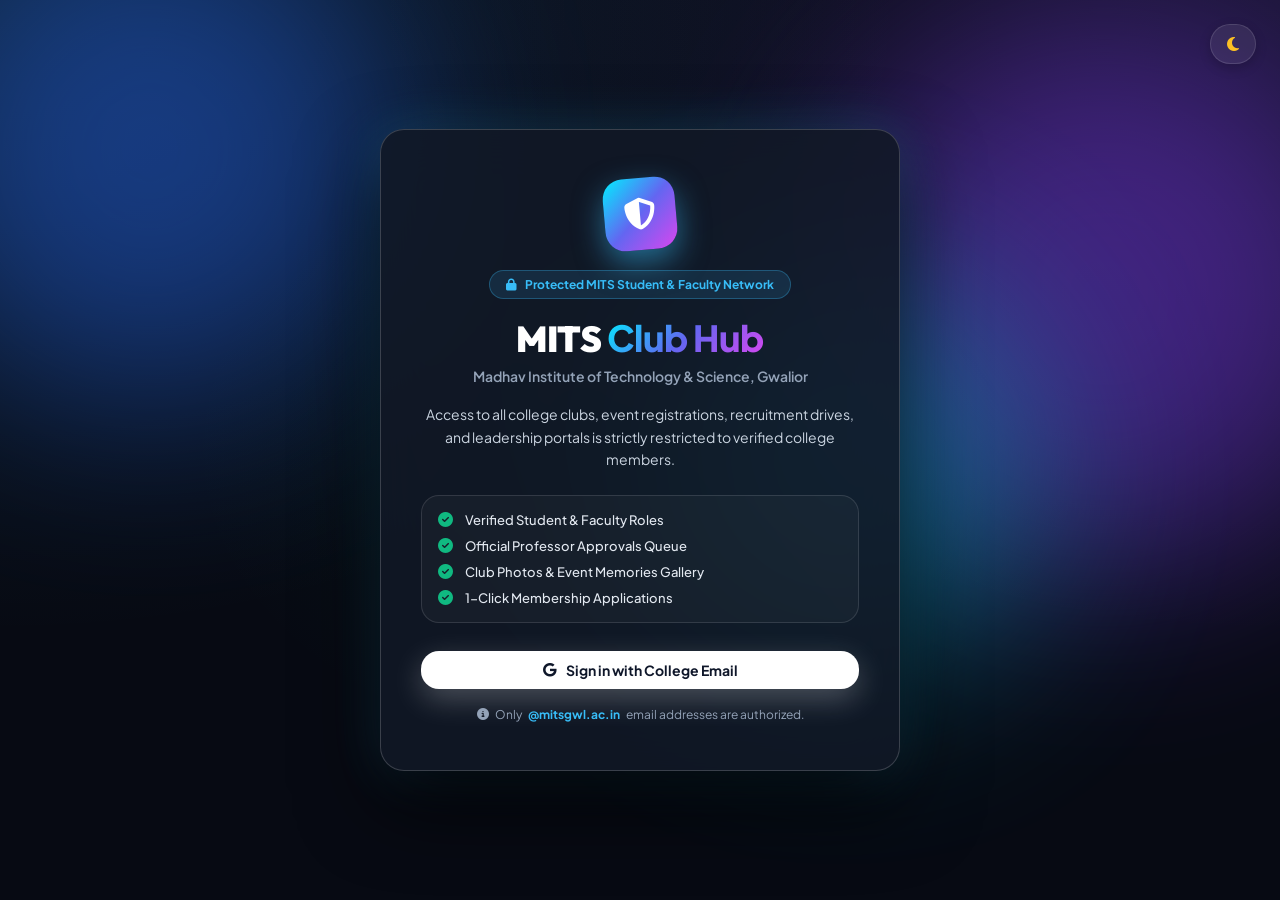
==== index.html @ 37f95c8e "fix(ui): overhaul search filter console layout, responsive dropdown grid, sleek directory header, an" ====
<!DOCTYPE html>
<html lang="en">
<head>
  <meta charset="UTF-8" />
  <meta name="viewport" content="width=device-width, initial-scale=1.0" />
  <meta name="theme-color" content="#0b0f19" />
  <title>MITS Club Hub — Official Campus Life & Clubs Portal | mitsgwlclubhub.com</title>
  <meta name="description" content="Official centralized campus life & clubs portal for Madhav Institute of Technology & Science (MITS Gwalior). Explore tech, cultural, sports, and social clubs." />
  
  <!-- OpenGraph / Social Sharing -->
  <meta property="og:type" content="website" />
  <meta property="og:url" content="https://mitsgwlclubhub.com" />
  <meta property="og:title" content="MITS Club Hub — Centralized Campus Life Portal" />
  <meta property="og:description" content="Discover, Join & Lead Official MITS Clubs with Domain-Restricted Google Auth & Faculty Verification." />
  <meta property="og:site_name" content="MITS Club Hub" />

  <!-- Google Fonts & Font Awesome 6 -->
  <link rel="preconnect" href="https://fonts.googleapis.com">
  <link rel="preconnect" href="https://fonts.gstatic.com" crossorigin>
  <link href="https://fonts.googleapis.com/css2?family=Plus+Jakarta+Sans:wght@300;400;500;600;700;800&family=Outfit:wght@500;600;700;800;900&display=swap" rel="stylesheet">
  <link rel="stylesheet" href="https://cdnjs.cloudflare.com/ajax/libs/font-awesome/6.5.1/css/all.min.css" />
  <link rel="stylesheet" href="style.css" />
</head>
<body>

  <!-- ===== TOAST NOTIFICATION CONTAINER ===== -->
  <div id="toastContainer" class="toast-container"></div>

  <!-- ===== FULLSCREEN 3D IMAGE LIGHTBOX ===== -->
  <div id="imageLightboxModal" class="lightbox-modal hidden">
    <button id="closeLightboxBtn" class="lightbox-close">&times;</button>
    <div class="lightbox-content">
      <img id="lightboxImg" src="" alt="Club Photo Fullview" />
      <p id="lightboxCaption" class="lightbox-caption"></p>
    </div>
  </div>

  <!-- ========================================================================= -->
  <!-- GATEKEEPER VIEW: MANDATORY LOGIN SCREEN (#loginGateView)                  -->
  <!-- ========================================================================= -->
  <div id="loginGateView" class="login-gate-screen">
    <!-- Login Gate Theme Toggle -->
    <div class="login-gate-top-bar" style="position: absolute; top: 24px; right: 24px; z-index: 200;">
      <button id="gateThemeToggleBtn" class="btn btn-theme-toggle" title="Toggle Dark / Light Mode">
        <i class="fa-solid fa-moon" id="gateThemeIcon"></i>
      </button>
    </div>

    <div class="login-bg-blobs">
      <div class="login-blob blob-1"></div>
      <div class="login-blob blob-2"></div>
      <div class="login-blob blob-3"></div>
    </div>

    <div class="login-card-3d">
      <div class="login-header-icon">
        <div class="icon-3d-shield">
          <i class="fa-solid fa-shield-halved"></i>
        </div>
      </div>

      <div class="login-security-pill">
        <i class="fa-solid fa-lock"></i> Protected MITS Student & Faculty Network
      </div>

      <h1 class="login-main-title">
        MITS <span class="text-gradient">Club Hub</span>
      </h1>
      <p class="login-college-name">
        Madhav Institute of Technology & Science, Gwalior
      </p>

      <p class="login-description">
        Access to all college clubs, event registrations, recruitment drives, and leadership portals is strictly restricted to verified college members.
      </p>

      <!-- Key Portal Highlights -->
      <div class="login-features-list">
        <div class="login-feature-item">
          <i class="fa-solid fa-circle-check feat-ico"></i>
          <span>Verified Student & Faculty Roles</span>
        </div>
        <div class="login-feature-item">
          <i class="fa-solid fa-circle-check feat-ico"></i>
          <span>Official Professor Approvals Queue</span>
        </div>
        <div class="login-feature-item">
          <i class="fa-solid fa-circle-check feat-ico"></i>
          <span>Club Photos & Event Memories Gallery</span>
        </div>
        <div class="login-feature-item">
          <i class="fa-solid fa-circle-check feat-ico"></i>
          <span>1-Click Membership Applications</span>
        </div>
      </div>

      <!-- Main Google Login Action -->
      <button id="gateLoginBtn" class="btn btn-google-login-3d">
        <i class="fa-brands fa-google"></i> Sign in with College Email
      </button>

      <div class="login-domain-hint">
        <i class="fa-solid fa-circle-info"></i> Only <strong>@mitsgwl.ac.in</strong> email addresses are authorized.
      </div>
    </div>
  </div>

  <!-- ========================================================================= -->
  <!-- MAIN APP WRAPPER: UNLOCKED ONLY AFTER SUCCESSFUL LOGIN (#mainAppView)    -->
  <!-- ========================================================================= -->
  <div id="mainAppView" class="main-app-container hidden">

    <!-- ===== GLOBAL NAVBAR ===== -->
    <header class="navbar">
      <div class="nav-left">
        <a href="#" class="logo-group" id="navLogoBtn">
          <div class="logo-icon-3d">
            <i class="fa-solid fa-shapes"></i>
          </div>
          <div>
            <div class="logo-title">MITS <span class="logo-accent">Club Hub</span></div>
            <span class="logo-subtitle" id="navSubtitle">Madhav Institute of Technology & Science</span>
          </div>
        </a>
      </div>

      <div class="nav-right">
        <div id="userBox" class="user-box">
          <!-- Language Switcher Toggle -->
          <button id="langToggleBtn" class="btn btn-lang-toggle" title="Switch Language (English / हिन्दी)">
            <i class="fa-solid fa-language"></i> <span id="langBtnText">हिन्दी</span>
          </button>

          <!-- Theme Mode Switcher (Dark / Light) -->
          <button id="themeToggleBtn" class="btn btn-theme-toggle" title="Toggle Dark / Light Mode">
            <i class="fa-solid fa-moon" id="themeIcon"></i>
          </button>

          <!-- User Info Pill with Profile Edit Trigger -->
          <div class="user-info-pill" id="userProfileTrigger" title="Click to view & edit your student profile">
            <div class="user-avatar-circle" id="userAvatar">M</div>
            <div class="user-text-wrap">
              <span id="userDisplayName" class="user-name-bold"></span>
              <span id="userEmail" class="user-email"></span>
              <span id="userRoleBadge" class="badge-role">🎓 Student</span>
            </div>
            <i class="fa-solid fa-pen user-edit-ico"></i>
          </div>

          <button id="myClubsNavBtn" class="btn btn-myclubs-nav" title="View my joined clubs and submitted applications">
            <i class="fa-solid fa-layer-group"></i> <span id="lblMyClubsBtn">My Clubs</span>
            <span id="myClubsCountBadge" class="badge-count-pill hidden">0</span>
          </button>
          <a href="#developer" class="btn btn-dev-nav" id="navDevBtn" title="Meet the Developer — Akash Dhakad (1st Year AI)">
            <i class="fa-solid fa-code"></i> <span>👨‍💻 Developer</span>
          </a>
          <button id="aiAdvisorNavBtn" class="btn btn-ai-nav" title="MITS AI Smart Club Matchmaker">
            <i class="fa-solid fa-wand-magic-sparkles"></i> <span>✨ AI Advisor</span>
          </button>
          <button id="addClubBtn" class="btn btn-create-3d" title="Register a new club">
            <i class="fa-solid fa-plus"></i> <span id="lblAddClubBtn">+ New Club</span>
          </button>
          <button id="logoutBtn" class="btn btn-logout-3d" title="Logout">
            <i class="fa-solid fa-power-off"></i> <span id="lblLogoutBtn">Logout</span>
          </button>
        </div>
      </div>
    </header>

    <!-- ===== PENDING COLLABORATION INVITATION BANNER ===== -->
    <div id="collabInviteBanner" class="collab-invite-banner hidden">
      <div class="collab-invite-content">
        <div class="collab-invite-icon"><i class="fa-solid fa-crown"></i></div>
        <div>
          <h4 id="collabInviteTitle">Leadership Invitation</h4>
          <p id="collabInviteDesc">You have been invited to join the Core Leadership Team of a club.</p>
        </div>
      </div>
      <div class="collab-invite-actions">
        <button type="button" id="btnAcceptCollab" class="btn btn-accept-collab"><i class="fa-solid fa-check"></i> Accept & Join Core Team</button>
        <button type="button" id="btnDeclineCollab" class="btn btn-decline-collab"><i class="fa-solid fa-xmark"></i> Decline</button>
      </div>
    </div>

    <!-- ========================================================================= -->
    <!-- VIEW 1: HOME PAGE VIEW (#homeView)                                       -->
    <!-- ========================================================================= -->
    <div id="homeView" class="view-section active-view">

      <!-- ===== 3D HERO BANNER ===== -->
      <section class="hero-3d-section">
        <div class="hero-bg-blobs">
          <div class="blob blob-1"></div>
          <div class="blob blob-2"></div>
          <div class="blob blob-3"></div>
        </div>

        <div class="hero-container">
          <div class="hero-badge-pill" id="heroBadgePill">
            <span class="badge-sparkle"><i class="fa-solid fa-bolt"></i></span>
            Official MITS Campus Life Platform
          </div>
          <h1 class="hero-title-3d" id="heroTitle">
            Explore, Lead & Dominate In <span class="text-gradient">MITS Clubs</span>
          </h1>
          <p class="hero-subtitle-3d" id="heroSubtitle">
            From cutting-edge Tech hackathons and Cultural fests to Sports, E-Cell & Social initiatives — discover everything happening in college in one ultra-modern hub.
          </p>

          <!-- Quick 3D Stats Counter -->
          <div class="hero-stats-row">
            <div class="stat-card-3d">
              <span class="stat-num" id="statClubsCount">12+</span>
              <span class="stat-label" id="lblStatClubs">Active Clubs</span>
            </div>
            <div class="stat-card-3d">
              <span class="stat-num" id="statCategoriesCount">6</span>
              <span class="stat-label" id="lblStatCategories">Categories</span>
            </div>
            <div class="stat-card-3d">
              <span class="stat-num" id="statRecruitingCount">8</span>
              <span class="stat-label" id="lblStatRecruiting">Recruiting Now</span>
            </div>
          </div>
        </div>
      </section>

      <!-- ===== SEARCH, DISCOVERY & MULTI-FILTER ENGINE ===== -->
      <section class="main-directory-wrap">
        
        <div class="filter-console-3d">
          <!-- Top Row: Full-width Search Bar with live clear -->
          <div class="search-bar-row">
            <div class="search-input-wrapper-3d">
              <i class="fa-solid fa-magnifying-glass search-ico"></i>
              <input 
                type="text" 
                id="searchInput" 
                placeholder="Search clubs by name, keywords, president, domains..." 
                autocomplete="off"
              />
              <button id="clearSearchBtn" class="btn-clear-search hidden" title="Clear search">&times;</button>
            </div>
            <button id="resetFiltersBtn" class="btn btn-reset-filters" title="Reset all filters">
              <i class="fa-solid fa-rotate-left"></i> <span id="lblResetFilters">Reset</span>
            </button>
          </div>

          <!-- Dynamic Category Pills -->
          <div class="category-pills-3d" id="categoryPills">
            <button class="pill-3d active" data-cat="all"><i class="fa-solid fa-shapes"></i> All Categories</button>
            <button class="pill-3d" data-cat="Technical"><i class="fa-solid fa-laptop-code"></i> Technical</button>
            <button class="pill-3d" data-cat="Cultural"><i class="fa-solid fa-masks-theater"></i> Cultural</button>
            <button class="pill-3d" data-cat="Sports"><i class="fa-solid fa-trophy"></i> Sports</button>
            <button class="pill-3d" data-cat="Social"><i class="fa-solid fa-hand-holding-heart"></i> Social</button>
            <button class="pill-3d" data-cat="Literary"><i class="fa-solid fa-feather-pointed"></i> Literary</button>
            <button class="pill-3d" data-cat="Innovation"><i class="fa-solid fa-lightbulb"></i> Innovation</button>
          </div>

          <!-- Secondary Dropdown Filters Row -->
          <div class="dropdown-filters-wrap">
            <div class="f-select-wrap">
              <label for="feeFilter"><i class="fa-solid fa-indian-rupee-sign"></i> <span id="lblFeeFilter">Fee Status</span></label>
              <select id="feeFilter">
                <option value="all">All Fees</option>
                <option value="free">Free for All</option>
                <option value="paid">Paid Entry</option>
              </select>
            </div>

            <div class="f-select-wrap">
              <label for="recruitmentFilter"><i class="fa-solid fa-fire"></i> <span id="lblRecruitFilter">Recruitment</span></label>
              <select id="recruitmentFilter">
                <option value="all">All Statuses</option>
                <option value="open">🔥 Open for Recruitment</option>
                <option value="closed">Closed / Past Deadline</option>
              </select>
            </div>

            <div class="f-select-wrap">
              <label for="sortFilter"><i class="fa-solid fa-arrow-down-wide-short"></i> <span id="lblSortFilter">Sort By</span></label>
              <select id="sortFilter">
                <option value="featured">✨ Featured & Latest</option>
                <option value="name-asc">Alphabetical (A - Z)</option>
                <option value="name-desc">Alphabetical (Z - A)</option>
              </select>
            </div>
          </div>
        </div>

        <!-- Directory Header Row -->
        <div class="directory-header-row">
          <div class="dir-title-group">
            <h2 class="dir-title" id="dirHeading"><i class="fa-solid fa-compass"></i> Official Clubs Directory</h2>
            <span class="dir-badge" id="resultsCount">Loading verified clubs...</span>
          </div>
          <div class="dir-prod-badge" title="100% Real Verified MITS Campus Clubs">
            <span class="live-dot-pulse"></span>
            <span id="lblLiveDirStatus">Verified Live Campus Portal</span>
          </div>
        </div>

        <!-- 3D Interactive Cards Grid -->
        <div class="club-grid-3d" id="clubGrid">
          <!-- Injected dynamically by app.js -->
        </div>

        <!-- Empty State -->
        <div id="noResultsState" class="empty-state-3d hidden">
          <div class="empty-icon-3d"><i class="fa-solid fa-compass-drafting"></i></div>
          <h3 id="emptyHeading">No matching college clubs found</h3>
          <p id="emptySub">Be the first student leader to register an official club or try adjusting your search filters!</p>
          <button type="button" class="btn btn-create-3d" id="emptyAddClubBtn" style="margin-top: 16px;">
            <i class="fa-solid fa-plus"></i> <span id="lblEmptyAddClub">Register Official Club</span>
          </button>
        </div>

      </section>

      <!-- ===== PROFESSOR APPROVAL PANEL (Coordinator Professor Only) ===== -->
      <section id="approvalPanel" class="approval-panel-3d hidden">
        <div class="approval-header">
          <div class="app-icon-title">
            <div class="app-icon"><i class="fa-solid fa-chalkboard-user"></i></div>
            <div>
              <h3>Faculty In-Charge Approval Queue</h3>
              <p>Clubs waiting for official verification before publishing live.</p>
            </div>
          </div>
          <span class="badge-pending-count" id="pendingCountBadge">0 Pending</span>
        </div>
        <div id="pendingList" class="pending-clubs-grid">
          <!-- Rendered dynamically by app.js -->
        </div>
      </section>

      <!-- ===== PRESIDENT BROADCAST BANNER (Club President Only) ===== -->
      <section id="presidentBanner" class="president-banner-3d hidden">
        <div class="pres-banner-content">
          <div class="pres-icon"><i class="fa-solid fa-crown"></i></div>
          <div>
            <h3>Welcome, Club President!</h3>
            <p>You have verified administrative permissions to update your club overview, manage applicant rosters, and broadcast live notices.</p>
          </div>
        </div>
      </section>

    </div>

    <!-- ========================================================================= -->
    <!-- VIEW 2: FULL DEDICATED CLUB PAGE VIEW (#clubFullView)                    -->
    <!-- ========================================================================= -->
    <div id="clubFullView" class="view-section hidden">
      <!-- Injected dynamically by app.js with full A to Z rich details & photo gallery -->
    </div>

    <!-- ========================================================================= -->
    <!-- VIEW 3: DEDICATED DEVELOPER SPOTLIGHT PAGE (#developerPageView)           -->
    <!-- ========================================================================= -->
    <div id="developerPageView" class="view-section hidden">
      <div class="devpage-container">
        
        <!-- Back Navigation & Page Title -->
        <div class="devpage-topbar">
          <button id="devBackBtn" class="btn-back-3d">
            <i class="fa-solid fa-arrow-left"></i> Back to Clubs Hub
          </button>
          <div class="devpage-pill">
            <i class="fa-solid fa-shield-halved"></i> Official Architect Profile &bull; MITS Gwalior
          </div>
        </div>

        <!-- 3D Hero Profile Showcase -->
        <div class="devpage-hero-card">
          <div class="devpage-hero-glow"></div>
          
          <div class="devpage-profile-grid">
            <!-- Developer Photo Frame -->
            <div class="dev-photo-column">
              <div class="dev-photo-3d-wrapper">
                <div class="dev-photo-ring"></div>
                <img 
                  id="devMainPhoto" 
                  src="https://github.com/akashcyber02.png" 
                  onerror="this.onerror=null; this.src='assets/akash-avatar.svg';" 
                  alt="Akash Dhakad — Lead Developer & Architect" 
                  class="dev-photo-img" 
                />
                <div class="dev-photo-badge">
                  <span class="pulse-dot"></span> 1st Year AI Student
                </div>
              </div>

              <!-- Quick Action Link to Live Swasthya Setu -->
              <a href="https://swasthya-setu-akash.netlify.app/" target="_blank" class="btn-live-swasthya-glow" title="Open Swasthya Setu App">
                <i class="fa-solid fa-heart-pulse"></i>
                <span>Explore Swasthya Setu</span>
                <i class="fa-solid fa-arrow-up-right-from-square"></i>
              </a>
            </div>

            <!-- Developer Main Bio & Info -->
            <div class="dev-details-column">
              <div class="dev-tag-row">
                <span class="dev-badge-ai"><i class="fa-solid fa-brain"></i> Artificial Intelligence & Data Science</span>
                <span class="dev-badge-college"><i class="fa-solid fa-building-columns"></i> MITS Gwalior</span>
                <span class="dev-badge-batch"><i class="fa-solid fa-graduation-cap"></i> 1st Year (B.Tech)</span>
              </div>

              <h1 class="dev-title-name">
                Akash <span class="text-gradient">Dhakad</span>
              </h1>
              <p class="dev-subtitle-role">
                Lead Full-Stack Architect & AI Developer &bull; Creator of <em>Swasthya Setu</em> & <em>MITS Club Hub</em>
              </p>

              <div class="dev-story-box">
                <p>
                  "Namaste! I am <strong>Akash Dhakad</strong>, a 1st-year <strong>Artificial Intelligence</strong> student at <strong>Madhav Institute of Technology & Science (MITS Gwalior)</strong>. I engineer real-world, high-impact digital products and AI applications that solve practical problems for our college campus and society."
                </p>
                <p>
                  "I built <strong>MITS Club Hub</strong> to eliminate scattered WhatsApp circulars and give every MITSian a single 3D discovery hub with domain authentication, student-faculty role verification, real-time Firestore sync, and official event galleries."
                </p>
              </div>

              <!-- Direct Connect & Socials Hub -->
              <div class="dev-connections-grid">
                <a href="https://swasthya-setu-akash.netlify.app/" target="_blank" class="dev-hero-btn dev-btn-swasthya" title="Live Health App">
                  <i class="fa-solid fa-globe"></i>
                  <div>
                    <span class="lbl-small">Live Project</span>
                    <span class="lbl-bold">Swasthya Setu</span>
                  </div>
                </a>

                <a href="https://github.com/akashcyber02" target="_blank" class="dev-hero-btn dev-btn-github" title="GitHub Repository & Code">
                  <i class="fa-brands fa-github"></i>
                  <div>
                    <span class="lbl-small">Open Source</span>
                    <span class="lbl-bold">GitHub Profile</span>
                  </div>
                </a>

                <a href="https://www.linkedin.com/in/akash-dhakad8358/" target="_blank" class="dev-hero-btn dev-btn-linkedin" title="Professional Profile">
                  <i class="fa-brands fa-linkedin-in"></i>
                  <div>
                    <span class="lbl-small">Connect</span>
                    <span class="lbl-bold">LinkedIn</span>
                  </div>
                </a>

                <a href="https://www.instagram.com/http.akash_02?stkn=eHE0OW03bjI0NDJy" target="_blank" class="dev-hero-btn dev-btn-instagram" title="Instagram">
                  <i class="fa-brands fa-instagram"></i>
                  <div>
                    <span class="lbl-small">Follow</span>
                    <span class="lbl-bold">Instagram</span>
                  </div>
                </a>

                <a href="mailto:26ai1ak9@mitsgwl.ac.in" class="dev-hero-btn dev-btn-email" title="Official Contact Email">
                  <i class="fa-solid fa-envelope"></i>
                  <div>
                    <span class="lbl-small">Contact</span>
                    <span class="lbl-bold">Official Email</span>
                  </div>
                </a>
              </div>

            </div>
          </div>
        </div>

        <!-- Featured Projects Showcase Bento (Only the 2 Real Products Built by Akash) -->
        <div class="dev-section-title-wrap">
          <h2 class="dev-sec-heading"><i class="fa-solid fa-cubes-stacked"></i> Featured Products Built by Akash</h2>
          <p class="dev-sec-sub">Production-grade web platforms engineered to make a direct impact</p>
        </div>

        <div class="dev-projects-bento dev-projects-2col">
          <!-- Project 1: Swasthya Setu -->
          <div class="dev-project-card bento-glow-emerald">
            <div class="pcard-badge-row">
              <span class="pcard-tag tag-emerald"><i class="fa-solid fa-heart-pulse"></i> Live in Production</span>
              <span class="pcard-year">Health Tech</span>
            </div>
            <h3 class="pcard-title">Swasthya Setu (स्वास्थ्य सेतु)</h3>
            <p class="pcard-desc">
              A comprehensive health-tech portal and web application engineered for public welfare and healthcare connectivity across Maharashtra. Bridges patients, medical specialists, and vital emergency resources with a fast, intuitive responsive interface.
            </p>
            <div class="pcard-tech-stack">
              <span>JavaScript</span>
              <span>Healthcare APIs</span>
              <span>Netlify</span>
              <span>Responsive UI</span>
            </div>
            <div class="pcard-action-bar">
              <a href="https://swasthya-setu-akash.netlify.app/" target="_blank" class="btn-pcard-link">
                <i class="fa-solid fa-arrow-up-right-from-square"></i> Open Live App
              </a>
            </div>
          </div>

          <!-- Project 2: MITS Club Hub -->
          <div class="dev-project-card bento-glow-sky">
            <div class="pcard-badge-row">
              <span class="pcard-tag tag-sky"><i class="fa-solid fa-building-columns"></i> Official MITS Portal</span>
              <span class="pcard-year">Campus Life</span>
            </div>
            <h3 class="pcard-title">MITS Club Hub</h3>
            <p class="pcard-desc">
              Centralized campus life discovery, membership application, and faculty approval portal for Madhav Institute of Technology & Science, Gwalior. Features domain-locked authentication, 3D physics interaction, Cloud Firestore sync, and client-side photo compression.
            </p>
            <div class="pcard-tech-stack">
              <span>Firebase 10 Auth</span>
              <span>Cloud Firestore</span>
              <span>SPA Architecture</span>
              <span>3D CSS Physics</span>
            </div>
            <div class="pcard-action-bar">
              <a href="#" class="btn-pcard-link" id="devBackToClubsLink">
                <i class="fa-solid fa-shapes"></i> Explore Clubs Directory
              </a>
            </div>
          </div>
        </div>

        <!-- GitHub Open Source Spotlight -->
        <div class="dev-section-title-wrap" style="margin-top: 50px;">
          <h2 class="dev-sec-heading"><i class="fa-brands fa-github"></i> GitHub Developer Profile & Repositories</h2>
          <p class="dev-sec-sub">Open-source code, repository architectures & contributions</p>
        </div>

        <div class="dev-github-card-3d">
          <div class="github-card-header">
            <div class="gh-avatar-wrap">
              <img src="https://github.com/akashcyber02.png" onerror="this.onerror=null; this.src='assets/akash-avatar.svg';" alt="Akash Dhakad GitHub" class="gh-avatar" />
              <span class="gh-status-dot" title="Active Contributor"></span>
            </div>
            <div class="gh-profile-info">
              <div class="gh-name-row">
                <h3>Akash Dhakad</h3>
                <a href="https://github.com/akashcyber02" target="_blank" class="gh-user-pill">
                  <i class="fa-brands fa-github"></i> @akashcyber02
                </a>
              </div>
              <p class="gh-bio-text">
                Artificial Intelligence Undergraduate @ MITS Gwalior &bull; Full-Stack Software Architect &bull; Creator of <em>Swasthya Setu</em> & <em>MITS Club Hub</em>.
              </p>
              <div class="gh-stats-row">
                <span class="gh-stat-chip"><i class="fa-solid fa-book-bookmark"></i> Public Repositories</span>
                <span class="gh-stat-chip"><i class="fa-solid fa-code-commit"></i> Active Open Source</span>
                <span class="gh-stat-chip"><i class="fa-solid fa-location-dot"></i> MITS Gwalior, India</span>
              </div>
            </div>
            <a href="https://github.com/akashcyber02" target="_blank" class="btn-visit-gh" title="Open GitHub Profile">
              <i class="fa-brands fa-github"></i> Visit Profile <i class="fa-solid fa-arrow-up-right-from-square"></i>
            </a>
          </div>

          <!-- Featured Pinned Repos -->
          <div class="gh-pinned-repos-grid">
            <a href="https://github.com/akashcyber02" target="_blank" class="gh-repo-item">
              <div class="gh-repo-top">
                <div class="gh-repo-name"><i class="fa-regular fa-bookmark"></i> mits-club-hub</div>
                <span class="gh-repo-public">Public</span>
              </div>
              <p class="gh-repo-desc">
                Centralized campus life discovery, role-based governance & club event archives for MITS Gwalior.
              </p>
              <div class="gh-repo-meta">
                <span><span class="lang-color lang-js"></span> JavaScript</span>
                <span><i class="fa-solid fa-fire"></i> Firebase Firestore</span>
              </div>
            </a>

            <a href="https://github.com/akashcyber02" target="_blank" class="gh-repo-item">
              <div class="gh-repo-top">
                <div class="gh-repo-name"><i class="fa-regular fa-bookmark"></i> swasthya-setu</div>
                <span class="gh-repo-public">Public</span>
              </div>
              <p class="gh-repo-desc">
                Full-stack healthcare accessibility & welfare web platform deployed in production for Maharashtra.
              </p>
              <div class="gh-repo-meta">
                <span><span class="lang-color lang-html"></span> HTML5 / JS</span>
                <span><i class="fa-solid fa-heart-pulse"></i> Netlify Live</span>
              </div>
            </a>
          </div>
        </div>

        <!-- Technical Skillset & Engineering Arsenal -->
        <div class="dev-section-title-wrap" style="margin-top: 50px;">
          <h2 class="dev-sec-heading"><i class="fa-solid fa-microchip"></i> Technical Arsenal & Skills</h2>
          <p class="dev-sec-sub">Technologies and tools leveraged to build scalable software</p>
        </div>

        <div class="dev-skills-grid">
          <div class="skill-category-box">
            <h4><i class="fa-solid fa-code"></i> Core Languages</h4>
            <div class="skill-pills">
              <span>JavaScript (ES6+)</span>
              <span>Python</span>
              <span>HTML5 / CSS3</span>
              <span>C / C++</span>
              <span>SQL</span>
            </div>
          </div>

          <div class="skill-category-box">
            <h4><i class="fa-solid fa-cloud"></i> Cloud & Backend</h4>
            <div class="skill-pills">
              <span>Firebase Cloud Firestore</span>
              <span>Firebase Auth & Hosting</span>
              <span>Netlify CI/CD</span>
              <span>REST APIs</span>
              <span>Git & GitHub</span>
            </div>
          </div>

          <div class="skill-category-box">
            <h4><i class="fa-solid fa-brain"></i> AI & Specialization</h4>
            <div class="skill-pills">
              <span>Artificial Intelligence</span>
              <span>Machine Learning Fundamentals</span>
              <span>Data Analysis</span>
              <span>3D Web UI & Physics</span>
              <span>Client-side Compression</span>
            </div>
          </div>

          <div class="skill-category-box">
            <h4><i class="fa-solid fa-users"></i> Leadership & Campus</h4>
            <div class="skill-pills">
              <span>Lead Architect (MITS Club Hub)</span>
              <span>Team Collaboration (4 Members)</span>
              <span>GDSC / Tech Club Member</span>
              <span>Campus Digital Transformation</span>
            </div>
          </div>
        </div>

        <!-- Production Database Tools & Purge Action -->
        <div class="dev-section-title-wrap" style="margin-top: 50px;">
          <h2 class="dev-sec-heading"><i class="fa-solid fa-server"></i> Production & Database Operations</h2>
          <p class="dev-sec-sub">Ready for live domain deployment with real student and faculty data</p>
        </div>

        <div class="dev-prod-tools-card">
          <div class="prod-tools-info">
            <div class="prod-status-indicator">
              <span class="live-dot-pulse"></span> <strong>100% Real Campus Production Mode Active</strong>
            </div>
            <p>
              To start completely fresh with real MITS clubs registered by official student leaders and approved by faculty mentors, you can wipe any old sample demo clubs from Firestore with 1 click.
            </p>
          </div>
          <button type="button" id="btnWipeDemoData" class="btn btn-wipe-demo" title="Delete all sample demo clubs from database">
            <i class="fa-solid fa-trash-can"></i> Wipe All Demo Sample Clubs
          </button>
        </div>

        <!-- Collaboration Callout -->
        <div class="dev-collab-card">
          <div class="collab-content">
            <div class="collab-icon"><i class="fa-solid fa-handshake-angle"></i></div>
            <div>
              <h3>Want to collaborate or build exciting tech at MITS Gwalior?</h3>
              <p>Whether you have feedback on MITS Club Hub, need assistance in AI/Web development, or want to build groundbreaking software together, my inbox is always open!</p>
            </div>
          </div>
          <div class="collab-actions">
            <a href="mailto:26ai1ak9@mitsgwl.ac.in" class="btn btn-collab-mail">
              <i class="fa-solid fa-envelope"></i> Reach Out via Email
            </a>
            <a href="https://www.instagram.com/http.akash_02?stkn=eHE0OW03bjI0NDJy" target="_blank" class="btn btn-collab-ig">
              <i class="fa-brands fa-instagram"></i> DM on Instagram
            </a>
          </div>
        </div>

      </div>
    </div>

    <!-- ===== CREATE CLUB MODAL ===== -->
    <div id="createClubModal" class="modal hidden">
      <div class="modal-box-3d">
        <div class="modal-top">
          <div class="modal-icon-title">
            <div class="m-icon"><i class="fa-solid fa-folder-plus"></i></div>
            <div>
              <h2>Register New College Club</h2>
              <p>Your submission will be routed to the Coordinator Professor for approval.</p>
            </div>
          </div>
          <button id="closeModalBtn" class="btn-close-modal">&times;</button>
        </div>

        <form id="createClubForm" class="modal-form-3d">
          <div class="form-grid-2">
            <div class="f-group">
              <label>Club Name *</label>
              <input type="text" id="clubName" placeholder="e.g. GDSC MITS / Club Decimal" required />
            </div>
            <div class="f-group">
              <label>Category *</label>
              <select id="clubCategory" required>
                <option value="Technical">💻 Technical & Coding</option>
                <option value="Cultural">🎭 Cultural & Arts</option>
                <option value="Sports">🏆 Sports & Athletics</option>
                <option value="Social">🤝 Social & NSS</option>
                <option value="Literary">📚 Literary & Media</option>
                <option value="Innovation">🚀 E-Cell & Innovation</option>
                <option value="Other">➕ Other / Custom Category...</option>
              </select>
            </div>
          </div>

          <div id="customCategoryWrap" class="f-group hidden">
            <label>✨ Enter Custom Category Name * (Will auto-add to homepage filter pills)</label>
            <input type="text" id="customCategoryInput" placeholder="e.g. Robotics & AI, Gaming & Esports, Photography, Theatre" />
          </div>

          <div class="f-group">
            <label>Club Tagline / Catchphrase *</label>
            <input type="text" id="clubTagline" placeholder="e.g. Decode, Debug, Dominate" required />
          </div>

          <div class="f-group">
            <label>Cover / Banner Image URL (Optional)</label>
            <input type="url" id="clubCoverImg" placeholder="https://images.unsplash.com/... or image link" />
          </div>

          <div class="f-group">
            <label>📸 Upload Club Photos / Event Memories (Select Multiple)</label>
            <input type="file" id="clubPhotoFiles" accept="image/*" multiple class="file-upload-input" />
            <span class="helper-text"><i class="fa-solid fa-images"></i> You can select as many photos of past events, workshops & teams as you want!</span>
          </div>

          <div class="f-group">
            <label id="lblCreateClubDesc">📖 Club Mission & Overview *</label>
            <textarea id="clubDescription" rows="3" placeholder="Explain what the club does, core domains, regular activities..." required></textarea>
          </div>

          <div class="f-group">
            <label id="lblCreateClubWhy">🎯 Why Join & Key Benefits *</label>
            <textarea id="clubWhyJoin" rows="3" placeholder="Why should a student join? (e.g. Hackathons, hands-on projects, peer mentorship, official certificates, networking)..." required></textarea>
          </div>

          <div class="form-grid-3">
            <div class="f-group">
              <label>Membership Fee</label>
              <select id="feeType">
                <option value="free">Free for All</option>
                <option value="paid">Paid</option>
              </select>
            </div>
            <div class="f-group">
              <label>Fee (₹)</label>
              <input type="number" id="feeAmount" placeholder="0" min="0" disabled />
            </div>
            <div class="f-group">
              <label>Recruitment Status</label>
              <select id="recruitmentStatus">
                <option value="open">🔥 Open for Recruitment</option>
                <option value="closed">Closed / Coming Soon</option>
              </select>
            </div>
          </div>

          <div class="f-group">
            <label><i class="fa-regular fa-calendar-xmark"></i> Registration Closing Deadline (Optional)</label>
            <input type="date" id="clubDeadline" />
            <span class="helper-text"><i class="fa-solid fa-clock"></i> Live countdown badge will display on club cards until this date.</span>
          </div>

          <div class="section-divider-title"><i class="fa-solid fa-crown"></i> 👥 Core Leadership Team & Mentors</div>

          <!-- President / Boy Lead -->
          <div class="leadership-input-card">
            <div class="lic-header"><i class="fa-solid fa-crown" style="color: #facc15;"></i> Club President / Lead *</div>
            <div class="form-grid-2">
              <div class="f-group">
                <label>President Full Name *</label>
                <input type="text" id="presidentName" placeholder="e.g. Akash Dhakad" required />
              </div>
              <div class="f-group">
                <label>President Phone / WhatsApp *</label>
                <input type="tel" id="presidentPhone" placeholder="+91 XXXXX XXXXX" required />
              </div>
            </div>
            <div class="form-grid-2">
              <div class="f-group">
                <label>College Email * (For login & portal ownership)</label>
                <input type="email" id="presidentEmail" placeholder="president@mitsgwl.ac.in" required />
              </div>
              <div class="f-group">
                <label>Instagram Handle / Profile URL</label>
                <input type="url" id="presidentInsta" placeholder="https://instagram.com/username" />
              </div>
            </div>
          </div>

          <!-- Vice President / Girl Lead / Co-Lead -->
          <div class="leadership-input-card">
            <div class="lic-header"><i class="fa-solid fa-star" style="color: #ec4899;"></i> Vice President / Co-Lead</div>
            <div class="form-grid-2">
              <div class="f-group">
                <label>Vice President Name</label>
                <input type="text" id="vpName" placeholder="e.g. Priya Sharma" />
              </div>
              <div class="f-group">
                <label>Phone / WhatsApp</label>
                <input type="tel" id="vpPhone" placeholder="+91 XXXXX XXXXX" />
              </div>
            </div>
            <div class="form-grid-2">
              <div class="f-group">
                <label>College Email</label>
                <input type="email" id="vpEmail" placeholder="vp@mitsgwl.ac.in" />
              </div>
              <div class="f-group">
                <label>Instagram Handle / URL</label>
                <input type="url" id="vpInsta" placeholder="https://instagram.com/username" />
              </div>
            </div>
          </div>

          <!-- Media, PR & Promotions Lead -->
          <div class="leadership-input-card">
            <div class="lic-header"><i class="fa-solid fa-bullhorn" style="color: #06b6d4;"></i> Media, PR & Promotions Lead</div>
            <div class="form-grid-2">
              <div class="f-group">
                <label>Media Lead Name</label>
                <input type="text" id="mediaLeadName" placeholder="e.g. Rahul Verma" />
              </div>
              <div class="f-group">
                <label>Phone / WhatsApp</label>
                <input type="tel" id="mediaLeadPhone" placeholder="+91 XXXXX XXXXX" />
              </div>
            </div>
          </div>

          <!-- Technical & Events Lead -->
          <div class="leadership-input-card">
            <div class="lic-header"><i class="fa-solid fa-laptop-code" style="color: #a855f7;"></i> Technical & Events Lead</div>
            <div class="form-grid-2">
              <div class="f-group">
                <label>Technical Lead Name</label>
                <input type="text" id="techLeadName" placeholder="e.g. Aman Gupta" />
              </div>
              <div class="f-group">
                <label>Phone / WhatsApp</label>
                <input type="tel" id="techLeadPhone" placeholder="+91 XXXXX XXXXX" />
              </div>
            </div>
          </div>

          <!-- Videography & Creative Design Lead -->
          <div class="leadership-input-card">
            <div class="lic-header"><i class="fa-solid fa-video" style="color: #10b981;"></i> Videography & Creative Design Lead</div>
            <div class="form-grid-2">
              <div class="f-group">
                <label>Creative Lead Name</label>
                <input type="text" id="videographyLeadName" placeholder="e.g. Rohit Jain" />
              </div>
              <div class="f-group">
                <label>Phone / WhatsApp</label>
                <input type="tel" id="videographyLeadPhone" placeholder="+91 XXXXX XXXXX" />
              </div>
            </div>
          </div>

          <!-- Corporate Outreach & Sponsorships Lead -->
          <div class="leadership-input-card">
            <div class="lic-header"><i class="fa-solid fa-handshake" style="color: #f59e0b;"></i> Corporate Outreach & Sponsorships Lead</div>
            <div class="form-grid-2">
              <div class="f-group">
                <label>Outreach Lead Name</label>
                <input type="text" id="sponsorshipLeadName" placeholder="e.g. Neha Singh" />
              </div>
              <div class="f-group">
                <label>Phone / WhatsApp</label>
                <input type="tel" id="sponsorshipLeadPhone" placeholder="+91 XXXXX XXXXX" />
              </div>
            </div>
          </div>

          <div class="section-divider-title"><i class="fa-solid fa-share-nodes"></i> Official Social & Community Channels</div>

          <div class="form-grid-2">
            <div class="f-group">
              <label>Official WhatsApp Group Link</label>
              <input type="url" id="clubWhatsapp" placeholder="https://chat.whatsapp.com/..." />
            </div>
            <div class="f-group">
              <label>Official Instagram Page URL</label>
              <input type="url" id="clubInsta" placeholder="https://instagram.com/..." />
            </div>
          </div>

          <div class="section-divider-title"><i class="fa-solid fa-user-graduate"></i> Faculty In-Charge</div>

          <div class="f-group">
            <label>Coordinator Professor Email * (Must approve before club goes live)</label>
            <input type="email" id="coordinatorEmail" placeholder="professor@mitsgwl.ac.in" required />
          </div>

          <button type="submit" class="btn btn-submit-3d" id="submitClubBtn">
            <i class="fa-solid fa-paper-plane"></i> Submit Club for Faculty Approval
          </button>
        </form>
      </div>
    </div>

    <!-- ===== EDIT CLUB MODAL (President & Authorized Co-Leads Only) ===== -->
    <div id="editClubModal" class="modal hidden">
      <div class="modal-box-3d">
        <div class="modal-top">
          <div class="modal-icon-title">
            <div class="m-icon" style="background: linear-gradient(135deg, #a855f7, #6366f1);"><i class="fa-solid fa-pen-to-square"></i></div>
            <div>
              <h2 id="editModalHeading">Edit Club Details & Photos</h2>
              <p>Changes will be published live instantly across MITS Club Hub.</p>
            </div>
          </div>
          <button id="closeEditModalBtn" class="btn-close-modal">&times;</button>
        </div>

        <form id="editClubForm" class="modal-form-3d">
          <input type="hidden" id="editClubId" />

          <div class="form-grid-2">
            <div class="f-group">
              <label>Category</label>
              <select id="editCategory">
                <option value="Technical">💻 Technical & Coding</option>
                <option value="Cultural">🎭 Cultural & Arts</option>
                <option value="Sports">🏆 Sports & Athletics</option>
                <option value="Social">🤝 Social & NSS</option>
                <option value="Literary">📚 Literary & Media</option>
                <option value="Innovation">🚀 E-Cell & Innovation</option>
                <option value="Other">➕ Other / Custom Category...</option>
              </select>
            </div>
            <div class="f-group">
              <label>Club Tagline</label>
              <input type="text" id="editTagline" required />
            </div>
          </div>

          <div id="editCustomCategoryWrap" class="f-group hidden">
            <label>✨ Enter Custom Category Name *</label>
            <input type="text" id="editCustomCategoryInput" placeholder="e.g. Robotics & AI, Gaming, Photography, Theatre" />
          </div>

          <div class="f-group">
            <label>Cover / Banner Image URL</label>
            <input type="url" id="editCoverImg" placeholder="https://..." />
          </div>

          <div class="f-group">
            <label>📸 Add More Club Event Photos (Select Multiple)</label>
            <input type="file" id="editPhotoFiles" accept="image/*" multiple class="file-upload-input" />
            <span class="helper-text"><i class="fa-solid fa-plus-circle"></i> Upload more event moments, workshops and celebrations!</span>
          </div>

          <!-- Existing Photos Preview in Edit Mode -->
          <div class="f-group">
            <label>Current Gallery Photos (<span id="editPhotoCount">0</span> photos)</label>
            <div id="editGalleryThumbnails" class="edit-thumbnails-grid"></div>
          </div>

          <div class="f-group">
            <div style="display: flex; justify-content: space-between; align-items: center; margin-bottom: 6px;">
              <label style="margin-bottom:0;">📢 Live Notice / Announcement (Shows on Club Card & Page)</label>
              <button type="button" id="aiNoticeGenBtn" class="btn-ai-sparkle-sm" title="Draft catchy notice with AI">
                <i class="fa-solid fa-wand-magic-sparkles"></i> ✨ AI Auto-Draft Notice
              </button>
            </div>
            <input type="text" id="editAnnouncement" placeholder="e.g. Hackathon registrations open till Sept 20 in SAC Auditorium!" />
          </div>

          <div class="f-group">
            <label id="lblEditClubDesc">📖 Club Mission & Overview</label>
            <textarea id="editDescription" rows="3" required></textarea>
          </div>

          <div class="f-group">
            <label id="lblEditClubWhy">🎯 Vision & Why Join (Key Benefits)</label>
            <textarea id="editWhyJoin" rows="3" required></textarea>
          </div>

          <div class="form-grid-3">
            <div class="f-group">
              <label>Recruitment</label>
              <select id="editRecruitmentStatus">
                <option value="open">🔥 Open for Recruitment</option>
                <option value="closed">Closed / Coming Soon</option>
              </select>
            </div>
            <div class="f-group">
              <label>Fee Status</label>
              <select id="editFeeType">
                <option value="free">Free</option>
                <option value="paid">Paid</option>
              </select>
            </div>
            <div class="f-group">
              <label>Fee Amount (₹)</label>
              <input type="number" id="editFeeAmount" min="0" />
            </div>
          </div>

          <div class="f-group">
            <label><i class="fa-regular fa-calendar-xmark"></i> Registration Closing Deadline (Optional)</label>
            <input type="date" id="editDeadline" />
            <span class="helper-text"><i class="fa-solid fa-clock"></i> Live countdown banner will be displayed on the club page until this date.</span>
          </div>

          <div class="section-divider-title"><i class="fa-solid fa-crown"></i> 👥 Core Leadership Team & Mentors</div>

          <!-- President / Boy Lead -->
          <div class="leadership-input-card">
            <div class="lic-header"><i class="fa-solid fa-crown" style="color: #facc15;"></i> Club President / Lead *</div>
            <div class="form-grid-2">
              <div class="f-group">
                <label>President Full Name *</label>
                <input type="text" id="editPresidentName" required />
              </div>
              <div class="f-group">
                <label>President Phone / WhatsApp *</label>
                <input type="tel" id="editPresidentPhone" required />
              </div>
            </div>
            <div class="form-grid-2">
              <div class="f-group">
                <label>President College Email</label>
                <input type="email" id="editPresidentEmail" disabled style="opacity: 0.7;" />
              </div>
              <div class="f-group">
                <label>President Instagram Handle / URL</label>
                <input type="url" id="editPresidentInsta" placeholder="https://instagram.com/..." />
              </div>
            </div>
          </div>

          <!-- Vice President / Girl Lead -->
          <div class="leadership-input-card">
            <div class="lic-header"><i class="fa-solid fa-star" style="color: #ec4899;"></i> Vice President / Co-Lead</div>
            <div class="form-grid-2">
              <div class="f-group">
                <label>Vice President Name</label>
                <input type="text" id="editVpName" placeholder="e.g. Priya Sharma" />
              </div>
              <div class="f-group">
                <label>Phone / WhatsApp</label>
                <input type="tel" id="editVpPhone" placeholder="+91 XXXXX XXXXX" />
              </div>
            </div>
            <div class="form-grid-2">
              <div class="f-group">
                <label>College Email</label>
                <input type="email" id="editVpEmail" placeholder="vp@mitsgwl.ac.in" />
              </div>
              <div class="f-group">
                <label>Instagram Handle / URL</label>
                <input type="url" id="editVpInsta" placeholder="https://instagram.com/..." />
              </div>
            </div>
          </div>

          <!-- Media, PR & Promotions Lead -->
          <div class="leadership-input-card">
            <div class="lic-header"><i class="fa-solid fa-bullhorn" style="color: #06b6d4;"></i> Media, PR & Promotions Lead</div>
            <div class="form-grid-2">
              <div class="f-group">
                <label>Media Lead Name</label>
                <input type="text" id="editMediaLeadName" placeholder="e.g. Rahul Verma" />
              </div>
              <div class="f-group">
                <label>Phone / WhatsApp</label>
                <input type="tel" id="editMediaLeadPhone" placeholder="+91 XXXXX XXXXX" />
              </div>
            </div>
          </div>

          <!-- Technical & Events Lead -->
          <div class="leadership-input-card">
            <div class="lic-header"><i class="fa-solid fa-laptop-code" style="color: #a855f7;"></i> Technical & Events Lead</div>
            <div class="form-grid-2">
              <div class="f-group">
                <label>Technical Lead Name</label>
                <input type="text" id="editTechLeadName" placeholder="e.g. Aman Gupta" />
              </div>
              <div class="f-group">
                <label>Phone / WhatsApp</label>
                <input type="tel" id="editTechLeadPhone" placeholder="+91 XXXXX XXXXX" />
              </div>
            </div>
          </div>

          <!-- Videography & Creative Design Lead -->
          <div class="leadership-input-card">
            <div class="lic-header"><i class="fa-solid fa-video" style="color: #10b981;"></i> Videography & Creative Design Lead</div>
            <div class="form-grid-2">
              <div class="f-group">
                <label>Creative Lead Name</label>
                <input type="text" id="editVideographyLeadName" placeholder="e.g. Rohit Jain" />
              </div>
              <div class="f-group">
                <label>Phone / WhatsApp</label>
                <input type="tel" id="editVideographyLeadPhone" placeholder="+91 XXXXX XXXXX" />
              </div>
            </div>
          </div>

          <!-- Corporate Outreach & Sponsorships Lead -->
          <div class="leadership-input-card">
            <div class="lic-header"><i class="fa-solid fa-handshake" style="color: #f59e0b;"></i> Corporate Outreach & Sponsorships Lead</div>
            <div class="form-grid-2">
              <div class="f-group">
                <label>Outreach Lead Name</label>
                <input type="text" id="editSponsorshipLeadName" placeholder="e.g. Neha Singh" />
              </div>
              <div class="f-group">
                <label>Phone / WhatsApp</label>
                <input type="tel" id="editSponsorshipLeadPhone" placeholder="+91 XXXXX XXXXX" />
              </div>
            </div>
          </div>

          <!-- Co-Lead / Collaborator Delegation Section -->
          <div class="collab-management-box">
            <div class="collab-box-header">
              <div>
                <h4 style="color: #38bdf8; font-size: 14px; font-weight: 800;"><i class="fa-solid fa-user-plus"></i> Co-Lead &amp; Editor Permissions</h4>
                <p style="font-size: 12px; color: #94a3b8;">Grant management access to other core team members using their @mitsgwl.ac.in email.</p>
              </div>
            </div>
            <div class="form-grid-2" style="margin-top: 10px;">
              <div class="f-group">
                <label>Co-Lead Member Email (@mitsgwl.ac.in)</label>
                <input type="email" id="newCollabEmail" placeholder="colead@mitsgwl.ac.in" />
              </div>
              <div class="f-group">
                <label>Member Role / Designation</label>
                <div style="display: flex; gap: 8px;">
                  <input type="text" id="newCollabRole" placeholder="e.g. Co-Lead / Media Head" />
                  <button type="button" id="btnAddCollabMember" class="btn btn-add-collab"><i class="fa-solid fa-plus"></i> Add</button>
                </div>
              </div>
            </div>
            <div id="collabListContainer" class="collab-list-tags"></div>
          </div>

          <div class="section-divider-title"><i class="fa-solid fa-share-nodes"></i> Official Channels & Community Links</div>

          <div class="form-grid-2">
            <div class="f-group">
              <label>WhatsApp Group URL</label>
              <input type="url" id="editWhatsapp" />
            </div>
            <div class="f-group">
              <label>Instagram URL</label>
              <input type="url" id="editInsta" />
            </div>
          </div>

          <button type="submit" class="btn btn-submit-3d">
            <i class="fa-solid fa-floppy-disk"></i> Save & Broadcast Changes
          </button>

          <!-- Transfer Club Leadership / Handover Section (For 4th Year Presidents Graduating) -->
          <div class="tenure-transfer-container">
            <div class="tenure-header">
              <div class="tenure-icon-wrap"><i class="fa-solid fa-arrows-rotate"></i></div>
              <div>
                <h4 class="tenure-title">🔄 Handover Tenure / Transfer Club Leadership</h4>
                <p class="tenure-subtitle">Graduating from college or stepping down? Transfer full administrative ownership of this club to another verified student's @mitsgwl.ac.in email.</p>
              </div>
            </div>

            <div class="form-grid-2" style="margin-top: 14px;">
              <div class="f-group">
                <label>New President Full Name</label>
                <input type="text" id="transferNewName" placeholder="e.g. Rahul Sharma" />
              </div>
              <div class="f-group">
                <label>New President WhatsApp / Phone</label>
                <input type="tel" id="transferNewPhone" placeholder="+91 XXXXX XXXXX" />
              </div>
            </div>

            <div class="f-group">
              <label>New President Official College Email *</label>
              <input type="email" id="transferNewEmail" placeholder="newpresident@mitsgwl.ac.in" />
              <span class="helper-text" style="color: #f59e0b;"><i class="fa-solid fa-triangle-exclamation"></i> <strong>Important:</strong> Once transferred, your admin permissions will be transferred immediately to this email.</span>
            </div>

            <button type="button" id="btnTransferLeadership" class="btn btn-transfer-action">
              <i class="fa-solid fa-right-left"></i> Confirm Leadership Handover
            </button>
          </div>

        </form>
      </div>
    </div>

    <!-- ===== PRESIDENT-ONLY REGISTERED MEMBERS & APPLICANTS MODAL ===== -->
    <div id="viewApplicantsModal" class="modal hidden">
      <div class="modal-box-3d applicants-modal-box">
        <div class="modal-top">
          <div class="modal-icon-title">
            <div class="m-icon" style="background: linear-gradient(135deg, #f59e0b, #d97706);"><i class="fa-solid fa-users-gear"></i></div>
            <div>
              <div class="president-auth-pill"><i class="fa-solid fa-shield-check"></i> President Portal &bull; Privacy Protected</div>
              <h2 id="applicantsClubTitle">Registered Members & Applicants</h2>
              <p>Manage membership applications, quick-chat via WhatsApp, and export student rosters.</p>
            </div>
          </div>
          <button id="closeApplicantsModalBtn" class="btn-close-modal">&times;</button>
        </div>

        <div class="applicants-body">
          <!-- Summary Counters -->
          <div class="applicants-stats-grid">
            <div class="app-stat-card">
              <span class="app-stat-num" id="appStatTotal">0</span>
              <span class="app-stat-lbl">Total Applicants</span>
            </div>
            <div class="app-stat-card stat-pending">
              <span class="app-stat-num" id="appStatPending">0</span>
              <span class="app-stat-lbl">Pending Review</span>
            </div>
            <div class="app-stat-card stat-shortlisted">
              <span class="app-stat-num" id="appStatShortlisted">0</span>
              <span class="app-stat-lbl">Shortlisted</span>
            </div>
            <div class="app-stat-card stat-approved">
              <span class="app-stat-num" id="appStatApproved">0</span>
              <span class="app-stat-lbl">Selected Members</span>
            </div>
          </div>

          <!-- Controls Toolbar: Search, Status Filter & CSV Export -->
          <div class="applicants-toolbar">
            <div class="app-search-box">
              <i class="fa-solid fa-magnifying-glass"></i>
              <input type="text" id="appSearchInput" placeholder="Search by name, roll no, branch..." />
            </div>
            
            <div class="app-actions-group">
              <select id="appStatusFilter" class="app-select-filter">
                <option value="all">All Applicants</option>
                <option value="Pending">⏳ Pending</option>
                <option value="Shortlisted">🌟 Shortlisted</option>
                <option value="Approved">✅ Selected Members</option>
                <option value="Rejected">❌ Rejected</option>
              </select>

              <button type="button" id="btnExportApplicantsCSV" class="btn-export-csv" title="Download Excel/CSV Spreadsheet">
                <i class="fa-solid fa-file-excel"></i> Export CSV Roster
              </button>
            </div>
          </div>

          <!-- Applicants Table / Cards Container -->
          <div class="applicants-table-container">
            <div id="applicantsListWrapper">
              <!-- Rendered dynamically by app.js -->
            </div>
          </div>
        </div>
      </div>
    </div>

    <!-- ===== STUDENT MEMBERSHIP APPLICATION MODAL ===== -->
    <div id="applyMembershipModal" class="modal hidden">
      <div class="modal-box-3d apply-modal-box">
        <div class="modal-top">
          <div class="modal-icon-title">
            <div class="m-icon" style="background: linear-gradient(135deg, #06b6d4, #3b82f6);"><i class="fa-solid fa-file-signature"></i></div>
            <div>
              <span class="apply-club-tag" id="applyModalClubTag">MITS Club Recruitment</span>
              <h2 id="applyModalClubName">Apply for Club Membership</h2>
              <p>Your submission will be routed directly to the Club President & Core Leadership.</p>
            </div>
          </div>
          <button id="closeApplyModalBtn" class="btn-close-modal">&times;</button>
        </div>

        <form id="applyMembershipModalForm" class="modal-form-3d">
          <input type="hidden" id="applyClubId" />
          <input type="hidden" id="applyClubNameHidden" />
          <input type="hidden" id="applyPresidentEmailHidden" />

          <div class="form-grid-2">
            <div class="f-group">
              <label>Student Full Name *</label>
              <input type="text" id="modalAppName" placeholder="Your Full Name" required />
            </div>
            <div class="f-group">
              <label>College Enrollment / Roll No *</label>
              <input type="text" id="modalAppRoll" placeholder="e.g. 0901AI231001 or 26AI..." required />
            </div>
          </div>

          <div class="form-grid-2">
            <div class="f-group">
              <label>Branch & Semester/Year *</label>
              <input type="text" id="modalAppBranch" placeholder="e.g. Artificial Intelligence 1st Year" required />
            </div>
            <div class="f-group">
              <label>WhatsApp Contact Number *</label>
              <input type="tel" id="modalAppPhone" placeholder="+91 XXXXX XXXXX" required />
            </div>
          </div>

          <div class="f-group">
            <label>Official MITS College Email *</label>
            <input type="email" id="modalAppEmail" placeholder="student@mitsgwl.ac.in" required />
          </div>

          <div class="f-group">
            <label>Statement of Purpose & Skills * (Why do you want to join?)</label>
            <textarea id="modalAppSop" rows="3" placeholder="Explain your interest, past coding/design/event experience, or what you want to learn..." required></textarea>
          </div>

          <button type="submit" class="btn btn-submit-3d" id="modalAppSubmitBtn">
            <i class="fa-solid fa-paper-plane"></i> Submit Official Application
          </button>
        </form>
      </div>
    </div>

    <!-- ===== MY CLUBS & MEMBERSHIPS MODAL (#myClubsModal) ===== -->
    <div id="myClubsModal" class="modal hidden">
      <div class="modal-box-3d my-clubs-modal-box">
        <div class="modal-top">
          <div class="modal-icon-title">
            <div class="m-icon" style="background: linear-gradient(135deg, #06b6d4, #3b82f6);"><i class="fa-solid fa-layer-group"></i></div>
            <div>
              <h2 id="myClubsModalHeading">My Clubs & Applications</h2>
              <p id="myClubsModalSub">Track your active memberships, review application statuses, or leave a club.</p>
            </div>
          </div>
          <button id="closeMyClubsModalBtn" class="btn-close-modal">&times;</button>
        </div>

        <!-- Filter tabs for My Clubs -->
        <div class="my-clubs-tabs-row">
          <button class="my-clubs-tab active" data-filter="all">All (<span id="myTabCountAll">0</span>)</button>
          <button class="my-clubs-tab" data-filter="Approved">Active Members (<span id="myTabCountApproved">0</span>)</button>
          <button class="my-clubs-tab" data-filter="Pending">In Review (<span id="myTabCountPending">0</span>)</button>
          <button class="my-clubs-tab" data-filter="Shortlisted">Shortlisted (<span id="myTabCountShortlisted">0</span>)</button>
        </div>

        <div id="myClubsListContainer" class="my-clubs-list-container">
          <!-- Dynamically populated by app.js -->
        </div>
      </div>
    </div>

    <!-- ===== HANDOVER GMAIL DISPATCH MODAL (#handoverGmailModal) ===== -->
    <div id="handoverGmailModal" class="modal hidden">
      <div class="modal-box-3d handover-modal-box">
        <div class="modal-top">
          <div class="modal-icon-title">
            <div class="m-icon" style="background: linear-gradient(135deg, #ea4335, #fbbc05);"><i class="fa-solid fa-envelope-circle-check"></i></div>
            <div>
              <h2>Send Handover Email via Gmail</h2>
              <p>Official leadership nomination recorded. Notify successor via Gmail.</p>
            </div>
          </div>
          <button id="closeHandoverGmailModalBtn" class="btn-close-modal">&times;</button>
        </div>
        <div class="handover-mail-preview">
          <p class="mail-lead-text">An official leadership invitation email has been pre-formatted for <strong id="handoverMailRecipient">student@mitsgwl.ac.in</strong>. Click below to open your Gmail app:</p>
          <div class="mail-preview-card">
            <div class="mail-field"><strong>To:</strong> <span id="prevMailTo"></span></div>
            <div class="mail-field"><strong>Subject:</strong> <span id="prevMailSubject"></span></div>
            <div class="mail-body-preview" id="prevMailBody"></div>
          </div>
          <div class="handover-mail-actions">
            <a id="btnOpenGmailApp" href="#" target="_blank" class="btn btn-gmail-action">
              <i class="fa-brands fa-google"></i> Open in Gmail App & Send
            </a>
            <a id="btnOpenDefaultMail" href="#" class="btn btn-secondary-action">
              <i class="fa-solid fa-paper-plane"></i> Open Default Mail
            </a>
          </div>
        </div>
      </div>
    </div>

    <!-- ===== MITS AI SMART CLUB ADVISOR & MATCHMAKER MODAL ===== -->
    <div id="aiAdvisorModal" class="modal hidden">
      <div class="modal-box-3d ai-modal-box">
        <div class="modal-top">
          <div class="modal-icon-title">
            <div class="m-icon ai-glow-icon"><i class="fa-solid fa-brain"></i></div>
            <div>
              <div class="ai-header-badge"><span class="pulse-dot"></span> AI Club Intelligence</div>
              <h2>MITS AI Smart Club Matchmaker</h2>
              <p>Engineered by Akash Dhakad (1st Year AI) &bull; Find the perfect clubs for your skills & passion.</p>
            </div>
          </div>
          <button id="closeAiModalBtn" class="btn-close-modal">&times;</button>
        </div>

        <div class="ai-advisor-body">
          <div class="ai-intro-prompt">
            <label><i class="fa-solid fa-wand-magic-sparkles"></i> What are your interests, skills or college goals?</label>
            <textarea id="aiUserInput" rows="3" placeholder="e.g. I am interested in web development, AI, and winning hackathons... OR I love photography and event management... OR I want to play badminton and stay fit..."></textarea>
          </div>

          <!-- Quick AI Prompt Tags -->
          <div class="ai-quick-tags-wrap">
            <span class="ai-tag-hint">Quick Select:</span>
            <button type="button" class="ai-quick-tag" data-query="Coding, Web Development, Hackathons & Python">💻 Coding & Hackathons</button>
            <button type="button" class="ai-quick-tag" data-query="Artificial Intelligence, Robotics, Machine Learning & Drones">🤖 AI & Robotics</button>
            <button type="button" class="ai-quick-tag" data-query="Drama, Acting, Music, Dance & Cultural Fests">🎭 Drama & Cultural</button>
            <button type="button" class="ai-quick-tag" data-query="Cricket, Football, Athletics, Fitness & Sports">🏆 Sports & Athletics</button>
            <button type="button" class="ai-quick-tag" data-query="Public Speaking, Debating, Writing & Literature">📚 Debate & Literary</button>
            <button type="button" class="ai-quick-tag" data-query="Startups, E-Cell, Business, Marketing & Innovation">🚀 Startups & Innovation</button>
            <button type="button" class="ai-quick-tag" data-query="Social Work, NSS, Blood Donation & Community Service">🤝 Social Service</button>
          </div>

          <button type="button" id="aiRunMatchBtn" class="btn btn-ai-run-match">
            <i class="fa-solid fa-wand-magic-sparkles"></i> ✨ Run AI Club Match Analysis
          </button>

          <!-- AI Results Output -->
          <div id="aiMatchResults" class="ai-results-container hidden">
            <div class="ai-results-header">
              <span class="ai-match-headline"><i class="fa-solid fa-circle-check"></i> Top Recommended Clubs for You</span>
              <span class="ai-confidence-pill" id="aiConfidencePill">⚡ AI Match Computed</span>
            </div>
            <div id="aiClubCardsList" class="ai-recommended-cards-grid"></div>
          </div>
        </div>
      </div>
    </div>

    <!-- ===== USER PROFILE & DETAILS EDITOR MODAL ===== -->
    <div id="userProfileModal" class="modal hidden">
      <div class="modal-box-3d user-profile-box">
        <div class="modal-top">
          <div class="modal-icon-title">
            <div class="m-icon" style="background: linear-gradient(135deg, #0284c7, #38bdf8);"><i class="fa-solid fa-user-gear"></i></div>
            <div>
              <div class="student-auth-pill"><i class="fa-solid fa-shield-check"></i> MITS Student Profile &bull; Domain Verified</div>
              <h2>Student Profile &amp; Verification</h2>
              <p>Manage your campus details, clean display name, and verified 2FA contact.</p>
            </div>
          </div>
          <button id="closeUserProfileModalBtn" class="btn-close-modal">&times;</button>
        </div>

        <form id="userProfileForm" class="modal-form-3d">
          <div class="profile-header-card">
            <div class="profile-avatar-wrapper">
              <div class="profile-avatar-circle" id="profileModalAvatar">M</div>
            </div>
            <div class="profile-header-info">
              <h3 id="profileHeaderName">Student Name</h3>
              <p id="profileHeaderEmail">student@mitsgwl.ac.in</p>
              <span id="profileRoleBadge" class="badge-role">🎓 Verified Student</span>
            </div>
          </div>

          <div class="f-group">
            <div style="display: flex; justify-content: space-between; align-items: center; margin-bottom: 6px;">
              <label style="margin-bottom:0;">Full Student Name *</label>
              <button type="button" id="btnAutoCleanName" class="btn-clean-name-sm" title="Remove enrollment/roll prefix from name">
                <i class="fa-solid fa-wand-magic-sparkles"></i> Clean Roll Prefix
              </button>
            </div>
            <input type="text" id="profileNameInput" placeholder="e.g. Akash Dhakad" required />
          </div>

          <div class="form-grid-2">
            <div class="f-group">
              <label>College Enrollment / Roll No</label>
              <input type="text" id="profileRollInput" placeholder="e.g. 0901AI231001 or 26AI..." />
            </div>
            <div class="f-group">
              <label>Branch &amp; Year</label>
              <input type="text" id="profileBranchInput" placeholder="e.g. Artificial Intelligence 1st Year" />
            </div>
          </div>

          <div class="f-group">
            <div style="display: flex; justify-content: space-between; align-items: center; margin-bottom: 6px;">
              <label style="margin-bottom:0;">WhatsApp Contact Number</label>
              <span id="profile2faBadge" class="badge-2fa-unverified"><i class="fa-solid fa-circle-exclamation"></i> 2FA Unverified</span>
            </div>
            <div style="display: flex; gap: 8px;">
              <input type="tel" id="profilePhoneInput" placeholder="+91 XXXXX XXXXX" />
              <button type="button" id="btnTriggerPhone2FA" class="btn btn-2fa-verify">
                <i class="fa-solid fa-shield-halved"></i> Verify 2FA
              </button>
            </div>
          </div>

          <div class="f-group">
            <label>Official MITS Email (Locked to Google Account)</label>
            <input type="email" id="profileEmailInput" disabled style="opacity: 0.7;" />
          </div>

          <button type="submit" class="btn btn-submit-3d" id="btnSaveProfile">
            <i class="fa-solid fa-floppy-disk"></i> Save Profile Details
          </button>
        </form>
      </div>
    </div>

    <!-- ===== 2FA PHONE & OTP VERIFICATION MODAL ===== -->
    <div id="phoneVerifyModal" class="modal hidden">
      <div class="modal-box-3d phone-verify-box">
        <div class="modal-top">
          <div class="modal-icon-title">
            <div class="m-icon" style="background: linear-gradient(135deg, #10b981, #059669);"><i class="fa-solid fa-shield-halved"></i></div>
            <div>
              <h2>2FA Phone Number Verification</h2>
              <p>Verify your phone number with a 6-digit OTP code to enable direct leadership contact.</p>
            </div>
          </div>
          <button id="closePhoneVerifyModalBtn" class="btn-close-modal">&times;</button>
        </div>

        <div class="modal-form-3d" style="padding-top: 10px;">
          <div class="otp-instruction-card">
            <i class="fa-solid fa-mobile-screen-button"></i>
            <div>
              <p>We will send a one-time verification code (OTP) to your phone number:</p>
              <h4 id="otpTargetPhoneText">+91 XXXXX XXXXX</h4>
            </div>
          </div>

          <div id="otpInputSection" class="otp-input-section">
            <label style="display: block; font-size: 13px; font-weight: 700; margin-bottom: 8px; color: #cbd5e1;">Enter 6-Digit Verification Code</label>
            <div class="otp-code-wrap">
              <input type="text" id="otpCodeInput" maxlength="6" placeholder="• • • • • •" class="otp-digit-field" autocomplete="one-time-code" />
            </div>
            <div class="otp-timer-row">
              <span id="otpTimerText">Resend code in <strong>60s</strong></span>
              <button type="button" id="btnResendOtp" class="btn-resend-otp hidden"><i class="fa-solid fa-rotate-right"></i> Resend OTP</button>
            </div>
          </div>

          <div style="display: flex; gap: 10px; margin-top: 20px;">
            <button type="button" id="btnSendOtpCode" class="btn btn-submit-3d" style="background: linear-gradient(135deg, #059669, #10b981);">
              <i class="fa-solid fa-paper-plane"></i> Send OTP Code
            </button>
            <button type="button" id="btnConfirmOtpCode" class="btn btn-submit-3d hidden" style="background: linear-gradient(135deg, #2563eb, #38bdf8);">
              <i class="fa-solid fa-circle-check"></i> Verify & Confirm
            </button>
          </div>
        </div>
      </div>
    </div>

    <!-- ===== INTERACTIVE CONTACT ACTION SHEET MODAL ===== -->
    <div id="contactActionModal" class="modal hidden">
      <div class="modal-box-3d contact-action-box">
        <div class="modal-top">
          <div class="modal-icon-title">
            <div class="m-icon" style="background: linear-gradient(135deg, #f59e0b, #d97706);"><i class="fa-solid fa-address-card"></i></div>
            <div>
              <h2 id="contactModalHeading">Connect with Club Leader</h2>
              <p id="contactModalSub">Choose your preferred channel to reach out directly.</p>
            </div>
          </div>
          <button id="closeContactActionModalBtn" class="btn-close-modal">&times;</button>
        </div>

        <div class="contact-sheet-body">
          <div class="contact-leader-card">
            <div class="contact-leader-avatar" id="contactSheetAvatar"><i class="fa-solid fa-user"></i></div>
            <div class="contact-leader-info">
              <h3 id="contactSheetName">Leader Name</h3>
              <span class="contact-sheet-role" id="contactSheetRole">Club Role</span>
              <p class="contact-sheet-club" id="contactSheetClub">Club Name</p>
            </div>
          </div>

          <div class="contact-actions-list">
            <a href="#" id="contactActionWa" target="_blank" class="contact-action-btn action-wa">
              <div class="cab-icon"><i class="fa-brands fa-whatsapp"></i></div>
              <div class="cab-text">
                <strong>Chat on WhatsApp</strong>
                <span>Instant direct messaging</span>
              </div>
              <i class="fa-solid fa-arrow-up-right-from-square cab-arrow"></i>
            </a>

            <a href="#" id="contactActionCall" class="contact-action-btn action-call">
              <div class="cab-icon"><i class="fa-solid fa-phone"></i></div>
              <div class="cab-text">
                <strong>Direct Phone Call</strong>
                <span id="contactActionCallNum">+91 XXXXX XXXXX</span>
              </div>
              <i class="fa-solid fa-phone-volume cab-arrow"></i>
            </a>

            <a href="#" id="contactActionEmail" class="contact-action-btn action-email">
              <div class="cab-icon"><i class="fa-solid fa-envelope"></i></div>
              <div class="cab-text">
                <strong>Send Official Email</strong>
                <span id="contactActionEmailAddr">email@mitsgwl.ac.in</span>
              </div>
              <i class="fa-solid fa-paper-plane cab-arrow"></i>
            </a>

            <a href="#" id="contactActionInsta" target="_blank" class="contact-action-btn action-insta hidden">
              <div class="cab-icon"><i class="fa-brands fa-instagram"></i></div>
              <div class="cab-text">
                <strong>Instagram Profile</strong>
                <span>Connect &amp; Follow</span>
              </div>
              <i class="fa-solid fa-arrow-up-right-from-square cab-arrow"></i>
            </a>
          </div>
        </div>
      </div>
    </div>

    <!-- ===== FOOTER (Clean & Minimal Portal Footer) ===== -->
    <footer class="footer-3d">
      <div class="footer-container">
        <div class="footer-grid-layout footer-clean-layout">
          <div class="footer-brand">
            <div class="f-logo"><i class="fa-solid fa-shapes"></i> MITS Club Hub</div>
            <p>The centralized digital ecosystem for students, club leaders & faculty mentors at Madhav Institute of Technology & Science, Gwalior.</p>
            <span class="f-badge"><i class="fa-solid fa-shield-check"></i> Secured with @mitsgwl.ac.in Domain RBAC</span>
          </div>

          <div class="footer-links-col">
            <h4>Quick Links</h4>
            <div class="footer-nav-links">
              <a href="#"><i class="fa-solid fa-compass"></i> Explore Clubs Directory</a>
              <a href="#developer"><i class="fa-solid fa-code"></i> Lead Developer Profile</a>
              <a href="https://swasthya-setu-akash.netlify.app/" target="_blank"><i class="fa-solid fa-heart-pulse"></i> Swasthya Setu (Live App)</a>
              <a href="https://github.com/akashcyber02" target="_blank"><i class="fa-brands fa-github"></i> Developer GitHub (@akashcyber02)</a>
              <a href="https://web.mitsgwalior.in" target="_blank"><i class="fa-solid fa-building-columns"></i> Official MITS Gwalior Portal</a>
            </div>
          </div>
        </div>

        <div class="footer-bottom">
          <span>&copy; 2026 MITS Club Hub &bull; Architected by Akash Dhakad & Team of 4 (1st Year AI @ MITS Gwalior).</span>
          <span>Domain: mitsgwlclubhub.com &bull; Realtime Cloud Firestore</span>
        </div>
      </div>
    </footer>

  </div>

  <!-- ===== Firebase SDKs (v10 compat) ===== -->
  <script src="https://www.gstatic.com/firebasejs/10.12.2/firebase-app-compat.js"></script>
  <script src="https://www.gstatic.com/firebasejs/10.12.2/firebase-auth-compat.js"></script>
  <script src="https://www.gstatic.com/firebasejs/10.12.2/firebase-firestore-compat.js"></script>

  <script src="firebase-config.js"></script>
  <script src="app.js"></script>
</body>
</html>
---- style.css ----
/* =========================================================
   MITS CLUB HUB — 3D Vibrant, Glassmorphic & Photo Gallery
   ========================================================= */

:root {
  /* Core Dark Theme (Default) - Ultra-Rich Sapphire Cyberpunk */
  --bg-main: #070a13;
  --bg-secondary: #0d121f;
  --bg-surface: rgba(15, 23, 42, 0.85);
  --bg-surface-elevated: rgba(23, 34, 60, 0.95);
  --border-glass: rgba(255, 255, 255, 0.12);
  --border-glass-hover: rgba(56, 189, 248, 0.4);
  --text-white: #ffffff;
  --text-heading: #f8fafc;
  --text-gray: #94a3b8;
  --text-muted: #64748b;
  --card-bg: rgba(15, 23, 42, 0.85);
  --input-bg: rgba(255, 255, 255, 0.05);

  /* Category Neon Gradients */
  --grad-tech: linear-gradient(135deg, #00f0ff 0%, #3b82f6 50%, #6366f1 100%);
  --grad-cultural: linear-gradient(135deg, #ec4899 0%, #f43f5e 50%, #fb7185 100%);
  --grad-sports: linear-gradient(135deg, #10b981 0%, #059669 50%, #84cc16 100%);
  --grad-social: linear-gradient(135deg, #f59e0b 0%, #ea580c 50%, #d97706 100%);
  --grad-literary: linear-gradient(135deg, #8b5cf6 0%, #a855f7 50%, #d946ef 100%);
  --grad-innovation: linear-gradient(135deg, #38bdf8 0%, #6366f1 50%, #f43f5e 100%);
  --grad-hero: linear-gradient(135deg, #00f0ff 0%, #6366f1 50%, #d946ef 100%);

  /* 3D Shadows & Glows */
  --shadow-3d-card: 0 20px 45px -15px rgba(0, 0, 0, 0.8), 0 0 25px -5px rgba(56, 189, 248, 0.2);
  --shadow-3d-hover: 0 30px 60px -15px rgba(0, 0, 0, 0.95), 0 0 35px rgba(99, 102, 241, 0.5);
  --radius-sm: 10px;
  --radius-md: 18px;
  --radius-lg: 24px;
  --radius-pill: 50px;
  --transition: all 0.28s cubic-bezier(0.16, 1, 0.3, 1);
}

[data-theme="light"] {
  --bg-main: #f1f5f9;
  --bg-secondary: #e2e8f0;
  --bg-surface: rgba(255, 255, 255, 0.9);
  --bg-surface-elevated: #ffffff;
  --border-glass: rgba(0, 0, 0, 0.08);
  --border-glass-hover: rgba(59, 130, 246, 0.4);
  --text-white: #0f172a;
  --text-heading: #0f172a;
  --text-gray: #475569;
  --text-muted: #64748b;
  --card-bg: rgba(255, 255, 255, 0.95);
  --input-bg: rgba(0, 0, 0, 0.04);
  --shadow-3d-card: 0 10px 30px -10px rgba(0, 0, 0, 0.08), 0 4px 12px rgba(0, 0, 0, 0.04);
  --shadow-3d-hover: 0 20px 40px -10px rgba(59, 130, 246, 0.2), 0 8px 24px rgba(0, 0, 0, 0.06);
}

* {
  box-sizing: border-box;
  margin: 0;
  padding: 0;
  font-family: "Plus Jakarta Sans", sans-serif;
}

body {
  background-color: var(--bg-main);
  background-image: 
    radial-gradient(at 0% 0%, rgba(56, 189, 248, 0.12) 0px, transparent 50%),
    radial-gradient(at 100% 0%, rgba(139, 92, 246, 0.12) 0px, transparent 50%),
    radial-gradient(at 50% 50%, rgba(16, 185, 129, 0.06) 0px, transparent 50%);
  color: var(--text-white);
  min-height: 100vh;
  display: flex;
  flex-direction: column;
  overflow-x: hidden;
  transition: background-color 0.3s ease, color 0.3s ease;
}

h1, h2, h3, h4, .stat-num, .logo-title, .login-main-title {
  font-family: "Outfit", sans-serif;
}

.hidden {
  display: none !important;
}

/* ===== FULLSCREEN LIGHTBOX ===== */
.lightbox-modal {
  position: fixed;
  inset: 0;
  background: rgba(5, 8, 15, 0.95);
  backdrop-filter: blur(20px);
  display: flex;
  align-items: center;
  justify-content: center;
  z-index: 999999;
  padding: 24px;
}

.lightbox-close {
  position: absolute;
  top: 24px;
  right: 32px;
  background: rgba(255, 255, 255, 0.1);
  border: 1px solid var(--border-glass);
  color: white;
  font-size: 32px;
  width: 48px;
  height: 48px;
  border-radius: 50%;
  display: flex;
  align-items: center;
  justify-content: center;
  cursor: pointer;
  transition: var(--transition);
}
.lightbox-close:hover {
  background: #f43f5e;
  transform: rotate(90deg);
}

.lightbox-content {
  max-width: 90vw;
  max-height: 85vh;
  display: flex;
  flex-direction: column;
  align-items: center;
  animation: modalPop 0.3s cubic-bezier(0.16, 1, 0.3, 1);
}

.lightbox-content img {
  max-width: 100%;
  max-height: 75vh;
  border-radius: var(--radius-md);
  border: 1px solid var(--border-glass-hover);
  box-shadow: 0 25px 80px rgba(0, 0, 0, 0.9), 0 0 50px rgba(56, 189, 248, 0.3);
  object-fit: contain;
}

.lightbox-caption {
  font-size: 15px;
  color: #cbd5e1;
  font-weight: 600;
  margin-top: 14px;
  text-align: center;
}

/* ===== TOAST NOTIFICATIONS ===== */
.toast-container {
  position: fixed;
  top: 24px;
  right: 24px;
  z-index: 99999;
  display: flex;
  flex-direction: column;
  gap: 12px;
  pointer-events: none;
}

.toast {
  pointer-events: auto;
  min-width: 320px;
  max-width: 440px;
  padding: 16px 20px;
  border-radius: var(--radius-md);
  background: rgba(18, 24, 38, 0.95);
  backdrop-filter: blur(16px);
  color: white;
  font-size: 14px;
  font-weight: 600;
  display: flex;
  align-items: center;
  gap: 14px;
  box-shadow: 0 20px 40px rgba(0, 0, 0, 0.6);
  border: 1px solid var(--border-glass);
  animation: toastSlide 0.35s cubic-bezier(0.16, 1, 0.3, 1);
}

.toast.success { border-left: 4px solid #10b981; }
.toast.error { border-left: 4px solid #f43f5e; }
.toast.info { border-left: 4px solid #38bdf8; }

@keyframes toastSlide {
  from { transform: translateX(120%); opacity: 0; }
  to { transform: translateX(0); opacity: 1; }
}

/* =========================================================
   MANDATORY LOGIN GATE SCREEN (#loginGateView)
   ========================================================= */
.login-gate-screen {
  min-height: 100vh;
  display: flex;
  align-items: center;
  justify-content: center;
  padding: 30px 20px;
  position: relative;
  overflow: hidden;
  z-index: 100;
}

.login-bg-blobs .login-blob {
  position: absolute;
  border-radius: 50%;
  filter: blur(100px);
  opacity: 0.45;
  pointer-events: none;
  animation: floatBlobs 9s infinite alternate ease-in-out;
}

.login-bg-blobs .blob-1 { width: 500px; height: 500px; background: #2563eb; top: -100px; left: -100px; }
.login-bg-blobs .blob-2 { width: 550px; height: 550px; background: #7c3aed; bottom: -150px; right: -100px; animation-delay: -4s; }
.login-bg-blobs .blob-3 { width: 400px; height: 400px; background: #06b6d4; top: 30%; left: 50%; animation-delay: -6s; }

.login-card-3d {
  background: rgba(18, 24, 38, 0.88);
  backdrop-filter: blur(24px);
  border: 1px solid rgba(255, 255, 255, 0.18);
  border-radius: var(--radius-lg);
  padding: 48px 40px;
  max-width: 520px;
  width: 100%;
  text-align: center;
  position: relative;
  z-index: 10;
  box-shadow: 0 30px 80px rgba(0, 0, 0, 0.8), 0 0 50px rgba(56, 189, 248, 0.25);
  animation: modalPop 0.4s cubic-bezier(0.16, 1, 0.3, 1);
}

.login-header-icon {
  display: flex;
  justify-content: center;
  margin-bottom: 20px;
}

.icon-3d-shield {
  width: 72px;
  height: 72px;
  background: var(--grad-hero);
  border-radius: 20px;
  display: flex;
  align-items: center;
  justify-content: center;
  font-size: 32px;
  color: white;
  box-shadow: 0 12px 30px rgba(56, 189, 248, 0.5);
  transform: rotate(-5deg);
  animation: shieldPulse 3s infinite alternate ease-in-out;
}

@keyframes shieldPulse {
  0% { transform: rotate(-5deg) scale(1); }
  100% { transform: rotate(3deg) scale(1.06); }
}

.login-security-pill {
  display: inline-flex;
  align-items: center;
  gap: 8px;
  background: rgba(56, 189, 248, 0.12);
  border: 1px solid rgba(56, 189, 248, 0.3);
  padding: 6px 16px;
  border-radius: var(--radius-pill);
  font-size: 12px;
  font-weight: 700;
  color: #38bdf8;
  margin-bottom: 16px;
}

.login-main-title {
  font-size: 36px;
  font-weight: 900;
  color: white;
  margin-bottom: 6px;
  letter-spacing: -0.5px;
}

.login-college-name {
  font-size: 14px;
  color: #94a3b8;
  font-weight: 600;
  margin-bottom: 18px;
}

.login-description {
  font-size: 14px;
  color: #cbd5e1;
  line-height: 1.6;
  margin-bottom: 24px;
}

.login-features-list {
  background: rgba(255, 255, 255, 0.03);
  border: 1px solid var(--border-glass);
  border-radius: var(--radius-md);
  padding: 16px;
  margin-bottom: 28px;
  display: flex;
  flex-direction: column;
  gap: 10px;
  text-align: left;
}

.login-feature-item {
  display: flex;
  align-items: center;
  gap: 12px;
  font-size: 13px;
  color: #e2e8f0;
  font-weight: 500;
}

.feat-ico {
  color: #10b981;
  font-size: 15px;
}

.btn-google-login-3d {
  background: white;
  color: #0f172a;
  font-size: 16px;
  font-weight: 800;
  padding: 16px 24px;
  border-radius: var(--radius-md);
  width: 100%;
  justify-content: center;
  box-shadow: 0 10px 30px rgba(255, 255, 255, 0.25);
  cursor: pointer;
  transition: var(--transition);
}

.btn-google-login-3d:hover {
  transform: translateY(-3px) scale(1.02);
  box-shadow: 0 16px 40px rgba(255, 255, 255, 0.4);
}

.login-domain-hint {
  margin-top: 18px;
  font-size: 12px;
  color: #94a3b8;
  display: flex;
  align-items: center;
  justify-content: center;
  gap: 6px;
}

.login-domain-hint strong {
  color: #38bdf8;
}

/* =========================================================
   MAIN APP WRAPPER (#mainAppView)
   ========================================================= */
.main-app-container {
  display: flex;
  flex-direction: column;
  min-height: 100vh;
  animation: fadeIn 0.4s ease-out;
}

@keyframes fadeIn {
  from { opacity: 0; }
  to { opacity: 1; }
}

/* ===== 3D NAVBAR ===== */
.navbar {
  background: rgba(11, 15, 25, 0.85);
  backdrop-filter: blur(20px);
  border-bottom: 1px solid var(--border-glass);
  padding: 16px 40px;
  display: flex;
  justify-content: space-between;
  align-items: center;
  position: sticky;
  top: 0;
  z-index: 1000;
}

.logo-group {
  display: flex;
  align-items: center;
  gap: 14px;
  text-decoration: none;
  cursor: pointer;
}

.logo-icon-3d {
  width: 48px;
  height: 48px;
  background: var(--grad-hero);
  border-radius: var(--radius-md);
  display: flex;
  align-items: center;
  justify-content: center;
  font-size: 22px;
  color: white;
  box-shadow: 0 8px 20px rgba(56, 189, 248, 0.4);
  transform: rotate(-4deg);
  transition: var(--transition);
}

.logo-group:hover .logo-icon-3d {
  transform: rotate(0deg) scale(1.08);
}

.logo-title {
  font-size: 22px;
  font-weight: 800;
  color: white;
  letter-spacing: -0.5px;
}

.logo-accent {
  background: var(--grad-hero);
  -webkit-background-clip: text;
  -webkit-text-fill-color: transparent;
}

.logo-subtitle {
  display: block;
  font-size: 11px;
  color: var(--text-gray);
  font-weight: 600;
  letter-spacing: 0.3px;
}

.nav-right {
  display: flex;
  align-items: center;
  gap: 16px;
}

.user-box {
  display: flex;
  align-items: center;
  gap: 14px;
}

.user-info-pill {
  display: flex;
  align-items: center;
  gap: 12px;
  background: rgba(255, 255, 255, 0.05);
  border: 1px solid var(--border-glass);
  padding: 6px 16px 6px 8px;
  border-radius: var(--radius-pill);
}

.user-avatar-circle {
  width: 32px;
  height: 32px;
  background: var(--grad-tech);
  border-radius: 50%;
  display: flex;
  align-items: center;
  justify-content: center;
  font-weight: 800;
  font-size: 14px;
  color: white;
}

.user-text-wrap {
  display: flex;
  flex-direction: column;
}

.user-email {
  font-size: 12.5px;
  font-weight: 600;
  color: #e2e8f0;
}

.badge-role {
  font-size: 10.5px;
  font-weight: 700;
  color: #38bdf8;
}

/* 3D Buttons */
.btn {
  border: none;
  padding: 10px 22px;
  border-radius: var(--radius-md);
  font-size: 14px;
  font-weight: 700;
  cursor: pointer;
  display: inline-flex;
  align-items: center;
  gap: 10px;
  transition: var(--transition);
  text-decoration: none;
}

.btn-create-3d {
  background: var(--grad-hero);
  color: white;
  box-shadow: 0 6px 20px rgba(99, 102, 241, 0.4);
}
.btn-create-3d:hover {
  transform: translateY(-2px);
  box-shadow: 0 10px 30px rgba(99, 102, 241, 0.6);
}

.btn-logout-3d {
  background: rgba(255, 255, 255, 0.08);
  color: #f43f5e;
  border: 1px solid rgba(244, 63, 94, 0.3);
  padding: 10px 18px;
  border-radius: var(--radius-md);
}
.btn-logout-3d:hover {
  background: rgba(244, 63, 94, 0.2);
}

.btn-seed-3d {
  background: rgba(56, 189, 248, 0.1);
  color: #38bdf8;
  border: 1px solid rgba(56, 189, 248, 0.3);
  padding: 8px 16px;
  font-size: 13px;
}
.btn-seed-3d:hover {
  background: rgba(56, 189, 248, 0.2);
  transform: translateY(-2px);
}

/* =========================================================
   3D HERO SECTION
   ========================================================= */
.hero-3d-section {
  position: relative;
  padding: 60px 30px 40px;
  text-align: center;
  overflow: hidden;
}

.hero-bg-blobs .blob {
  position: absolute;
  border-radius: 50%;
  filter: blur(80px);
  z-index: 0;
  pointer-events: none;
  opacity: 0.35;
  animation: floatBlobs 8s infinite alternate ease-in-out;
}

.blob-1 { width: 400px; height: 400px; background: #3b82f6; top: -100px; left: 10%; }
.blob-2 { width: 450px; height: 450px; background: #8b5cf6; top: 20px; right: 10%; animation-delay: -3s; }
.blob-3 { width: 350px; height: 350px; background: #ec4899; bottom: 0; left: 40%; animation-delay: -5s; }

@keyframes floatBlobs {
  0% { transform: translateY(0) scale(1); }
  100% { transform: translateY(40px) scale(1.1); }
}

.hero-container {
  max-width: 980px;
  margin: 0 auto;
  position: relative;
  z-index: 1;
}

.hero-badge-pill {
  display: inline-flex;
  align-items: center;
  gap: 10px;
  background: rgba(255, 255, 255, 0.05);
  border: 1px solid var(--border-glass);
  padding: 8px 20px;
  border-radius: var(--radius-pill);
  font-size: 13px;
  font-weight: 700;
  color: #38bdf8;
  backdrop-filter: blur(10px);
  margin-bottom: 20px;
}

.badge-sparkle {
  color: #facc15;
}

.hero-title-3d {
  font-size: 52px;
  font-weight: 900;
  letter-spacing: -1.2px;
  line-height: 1.15;
  margin-bottom: 16px;
  color: white;
}

.text-gradient {
  background: var(--grad-hero);
  -webkit-background-clip: text;
  -webkit-text-fill-color: transparent;
  display: inline-block;
}

.hero-subtitle-3d {
  font-size: 17px;
  color: var(--text-gray);
  max-width: 720px;
  margin: 0 auto 36px;
  line-height: 1.6;
}

/* 3D Stats Row */
.hero-stats-row {
  display: grid;
  grid-template-columns: repeat(4, 1fr);
  gap: 16px;
  margin-bottom: 40px;
}

.stat-card-3d {
  background: rgba(18, 24, 38, 0.7);
  backdrop-filter: blur(12px);
  border: 1px solid var(--border-glass);
  padding: 16px 12px;
  border-radius: var(--radius-md);
  box-shadow: 0 10px 25px rgba(0, 0, 0, 0.3);
  transition: var(--transition);
}

.stat-card-3d:hover {
  transform: translateY(-4px);
  border-color: rgba(56, 189, 248, 0.4);
}

.stat-num {
  display: block;
  font-size: 26px;
  font-weight: 900;
  color: white;
}

.stat-label {
  font-size: 12px;
  color: var(--text-muted);
  font-weight: 600;
  text-transform: uppercase;
  letter-spacing: 0.5px;
}

/* =========================================================
   SEARCH & FILTER CONSOLE (3D GLASS)
   ========================================================= */
.filter-console-3d {
  background: rgba(18, 24, 38, 0.85);
  backdrop-filter: blur(20px);
  border: 1px solid var(--border-glass-hover);
  border-radius: var(--radius-lg);
  padding: 24px 28px;
  box-shadow: 0 20px 50px rgba(0, 0, 0, 0.5), 0 0 30px rgba(56, 189, 248, 0.15);
  display: flex;
  flex-direction: column;
  gap: 20px;
  margin-bottom: 32px;
  transition: var(--transition);
}

/* Row 1: Search & Reset Bar */
.search-bar-row {
  display: flex;
  gap: 14px;
  align-items: center;
  width: 100%;
}

.search-input-wrapper-3d {
  flex: 1;
  display: flex;
  align-items: center;
  gap: 14px;
  background: rgba(255, 255, 255, 0.05);
  border: 1.5px solid var(--border-glass);
  border-radius: var(--radius-md);
  padding: 13px 20px;
  transition: var(--transition);
}

.search-input-wrapper-3d:focus-within {
  border-color: #38bdf8;
  background: rgba(255, 255, 255, 0.08);
  box-shadow: 0 0 20px rgba(56, 189, 248, 0.25);
}

.search-ico {
  color: #38bdf8;
  font-size: 17px;
  flex-shrink: 0;
}

.search-input-wrapper-3d input {
  width: 100%;
  border: none;
  background: transparent;
  color: white;
  font-size: 15px;
  font-weight: 600;
  outline: none;
}

.search-input-wrapper-3d input::placeholder {
  color: var(--text-muted);
  font-weight: 500;
}

.btn-clear-search {
  background: none;
  border: none;
  color: var(--text-muted);
  font-size: 22px;
  cursor: pointer;
  line-height: 1;
  padding: 0 4px;
  transition: var(--transition);
}

.btn-clear-search:hover {
  color: #f43f5e;
  transform: scale(1.15);
}

.btn-reset-filters {
  display: inline-flex;
  align-items: center;
  gap: 8px;
  background: rgba(255, 255, 255, 0.06);
  border: 1.5px solid var(--border-glass);
  color: #cbd5e1;
  padding: 13px 22px;
  border-radius: var(--radius-md);
  font-size: 14px;
  font-weight: 700;
  cursor: pointer;
  white-space: nowrap;
  transition: var(--transition);
}

.btn-reset-filters:hover {
  background: rgba(239, 68, 68, 0.15);
  border-color: #ef4444;
  color: #f87171;
  transform: translateY(-2px);
  box-shadow: 0 6px 18px rgba(239, 68, 68, 0.25);
}

/* Row 2: 3D Category Pills */
.category-pills-3d {
  display: flex;
  flex-wrap: wrap;
  align-items: center;
  gap: 10px;
  width: 100%;
}

.pill-3d {
  background: rgba(18, 24, 38, 0.8);
  border: 1px solid var(--border-glass);
  color: var(--text-gray);
  padding: 10px 18px;
  border-radius: var(--radius-pill);
  font-size: 13.5px;
  font-weight: 700;
  cursor: pointer;
  display: inline-flex;
  align-items: center;
  gap: 8px;
  transition: var(--transition);
  backdrop-filter: blur(10px);
}

.pill-3d:hover {
  background: rgba(255, 255, 255, 0.1);
  color: white;
  transform: translateY(-2px);
  border-color: rgba(56, 189, 248, 0.3);
}

.pill-3d.active {
  background: var(--grad-hero) !important;
  color: white !important;
  border-color: transparent !important;
  box-shadow: 0 8px 25px rgba(56, 189, 248, 0.45) !important;
  transform: translateY(-2px);
}

/* Row 3: Dropdown Filters */
.dropdown-filters-wrap {
  display: grid;
  grid-template-columns: repeat(3, 1fr);
  gap: 16px;
  width: 100%;
}

.f-select-wrap {
  display: flex;
  flex-direction: column;
  gap: 6px;
  background: rgba(255, 255, 255, 0.03);
  border: 1px solid var(--border-glass);
  padding: 10px 14px;
  border-radius: var(--radius-md);
  transition: var(--transition);
}

.f-select-wrap:focus-within {
  border-color: rgba(56, 189, 248, 0.5);
  background: rgba(255, 255, 255, 0.06);
}

.f-select-wrap label {
  font-size: 11.5px;
  font-weight: 800;
  color: var(--text-gray);
  text-transform: uppercase;
  letter-spacing: 0.6px;
  display: flex;
  align-items: center;
  gap: 6px;
}

.f-select-wrap label i {
  color: #38bdf8;
  font-size: 12px;
}

.f-select-wrap select {
  background: transparent;
  border: none;
  color: white;
  font-size: 14px;
  font-weight: 600;
  outline: none;
  cursor: pointer;
  width: 100%;
  appearance: none;
  -webkit-appearance: none;
  background-image: url("data:image/svg+xml,%3Csvg xmlns='http://www.w3.org/2000/svg' width='14' height='14' viewBox='0 0 24 24' fill='none' stroke='%2338bdf8' stroke-width='2.5' stroke-linecap='round' stroke-linejoin='round'%3E%3Cpath d='m6 9 6 6 6-6'/%3E%3C/svg%3E");
  background-repeat: no-repeat;
  background-position: right 4px center;
  padding-right: 24px;
}

.f-select-wrap select option {
  background: #121826;
  color: white;
  padding: 8px;
}


/* =========================================================
   PROFESSOR APPROVAL PANEL (3D)
   ========================================================= */
.approval-panel-3d {
  background: linear-gradient(135deg, rgba(234, 179, 8, 0.15), rgba(18, 24, 38, 0.95));
  border: 1px solid rgba(234, 179, 8, 0.3);
  border-radius: var(--radius-lg);
  margin: 20px 40px;
  padding: 24px 30px;
  box-shadow: 0 20px 40px rgba(0, 0, 0, 0.5);
}

.approval-panel-header {
  display: flex;
  align-items: center;
  gap: 16px;
  margin-bottom: 20px;
}

.panel-badge-icon {
  width: 46px;
  height: 46px;
  background: linear-gradient(135deg, #eab308, #ca8a04);
  border-radius: var(--radius-md);
  display: flex;
  align-items: center;
  justify-content: center;
  font-size: 20px;
  color: #0f172a;
}

.approval-panel-header h2 {
  font-size: 20px;
  color: #fef08a;
}

.approval-panel-header p {
  font-size: 13px;
  color: var(--text-gray);
}

.pending-chip {
  margin-left: auto;
  background: #facc15;
  color: #0f172a;
  font-weight: 800;
  font-size: 12px;
  padding: 6px 16px;
  border-radius: var(--radius-pill);
}

.pending-grid-3d {
  display: grid;
  grid-template-columns: repeat(auto-fit, minmax(340px, 1fr));
  gap: 20px;
}

.pending-card-3d {
  background: rgba(11, 15, 25, 0.85);
  border: 1px solid rgba(250, 204, 21, 0.25);
  border-radius: var(--radius-md);
  padding: 20px;
  display: flex;
  flex-direction: column;
  justify-content: space-between;
}

.btn-approve-3d {
  background: #10b981;
  color: white;
  border: none;
  padding: 9px 16px;
  border-radius: var(--radius-sm);
  font-weight: 700;
  font-size: 13px;
  cursor: pointer;
  flex: 1;
}

.btn-reject-3d {
  background: #f43f5e;
  color: white;
  border: none;
  padding: 9px 16px;
  border-radius: var(--radius-sm);
  font-weight: 700;
  font-size: 13px;
  cursor: pointer;
  flex: 1;
}

/* =========================================================
   PRESIDENT BANNER (3D)
   ========================================================= */
.president-banner-3d {
  background: linear-gradient(135deg, rgba(168, 85, 247, 0.2), rgba(99, 102, 241, 0.2));
  border: 1px solid rgba(168, 85, 247, 0.4);
  border-radius: var(--radius-lg);
  margin: 10px 40px 20px;
  padding: 16px 24px;
}

.pres-content {
  display: flex;
  align-items: center;
  gap: 16px;
}

.pres-crown {
  font-size: 28px;
  color: #facc15;
}

.president-banner-3d h3 {
  font-size: 16px;
  color: #e9d5ff;
}

.president-banner-3d p {
  font-size: 13px;
  color: var(--text-gray);
}

/* =========================================================
   MAIN DIRECTORY & 3D CLUB GRID
   ========================================================= */
.main-directory-wrap {
  max-width: 1320px;
  width: 100%;
  margin: 0 auto;
  padding: 10px 24px 80px;
  flex: 1;
}

.directory-header-row {
  display: flex;
  justify-content: space-between;
  align-items: center;
  flex-wrap: wrap;
  gap: 16px;
  margin-bottom: 28px;
  padding-bottom: 18px;
  border-bottom: 1px solid var(--border-glass);
}

.dir-title-group {
  display: flex;
  align-items: center;
  gap: 14px;
  flex-wrap: wrap;
}

.dir-title {
  font-size: 26px;
  font-weight: 800;
  color: white;
  display: flex;
  align-items: center;
  gap: 10px;
  letter-spacing: -0.4px;
}

.dir-title i {
  color: #38bdf8;
}

.dir-badge {
  font-size: 13px;
  font-weight: 700;
  color: #38bdf8;
  background: rgba(56, 189, 248, 0.1);
  border: 1px solid rgba(56, 189, 248, 0.3);
  padding: 4px 12px;
  border-radius: var(--radius-pill);
}

.dir-prod-badge {
  display: inline-flex;
  align-items: center;
  gap: 8px;
  background: rgba(16, 185, 129, 0.12);
  border: 1.5px solid rgba(16, 185, 129, 0.35);
  padding: 7px 16px;
  border-radius: var(--radius-pill);
  font-size: 12.5px;
  font-weight: 800;
  color: #34d399;
  width: fit-content;
  box-shadow: 0 4px 14px rgba(16, 185, 129, 0.15);
}

.live-dot-pulse {
  width: 8px;
  height: 8px;
  border-radius: 50%;
  background: #10b981;
  box-shadow: 0 0 10px #10b981;
  display: inline-block;
  animation: pulseDot 2s infinite ease-in-out;
}

@keyframes pulseDot {
  0% { transform: scale(0.9); opacity: 0.7; }
  50% { transform: scale(1.3); opacity: 1; box-shadow: 0 0 16px #10b981; }
  100% { transform: scale(0.9); opacity: 0.7; }
}

/* 3D Empty State Card */
.empty-state-3d {
  background: rgba(18, 24, 38, 0.75);
  backdrop-filter: blur(16px);
  border: 1.5px dashed var(--border-glass-hover);
  border-radius: var(--radius-xl);
  padding: 50px 30px;
  text-align: center;
  max-width: 620px;
  margin: 30px auto;
  display: flex;
  flex-direction: column;
  align-items: center;
  justify-content: center;
  box-shadow: 0 15px 35px rgba(0, 0, 0, 0.3);
  animation: modalPop 0.3s ease-out;
}

.empty-icon-3d {
  width: 72px;
  height: 72px;
  border-radius: 22px;
  background: linear-gradient(135deg, rgba(56, 189, 248, 0.15), rgba(99, 102, 241, 0.25));
  border: 1.5px solid rgba(56, 189, 248, 0.4);
  display: flex;
  align-items: center;
  justify-content: center;
  font-size: 32px;
  color: #38bdf8;
  margin-bottom: 18px;
  box-shadow: 0 8px 25px rgba(56, 189, 248, 0.2);
}

.empty-state-3d h3 {
  font-size: 20px;
  font-weight: 800;
  color: white;
  margin-bottom: 8px;
}

.empty-state-3d p {
  font-size: 14px;
  color: var(--text-gray);
  max-width: 440px;
  line-height: 1.6;
}

/* 3D Grid Layout */
.club-grid-3d {
  display: grid;
  grid-template-columns: repeat(auto-fill, minmax(360px, 1fr));
  gap: 28px;
  perspective: 1200px;
}

/* 3D Club Card */
.club-card-3d {
  background: var(--bg-surface);
  border: 1px solid var(--border-glass);
  border-radius: var(--radius-lg);
  box-shadow: var(--shadow-3d-card);
  display: flex;
  flex-direction: column;
  position: relative;
  overflow: hidden;
  cursor: pointer;
  transform-style: preserve-3d;
  transition: transform 0.15s ease-out, box-shadow 0.25s ease, border-color 0.25s ease;
  backdrop-filter: blur(16px);
}

.club-card-3d:hover {
  box-shadow: var(--shadow-3d-hover);
  border-color: var(--border-glass-hover);
}

/* Card Cover Image */
.card-cover-wrapper {
  position: relative;
  height: 150px;
  width: 100%;
  overflow: hidden;
  background: #1e293b;
}

.card-cover-img {
  width: 100%;
  height: 100%;
  object-fit: cover;
  transition: transform 0.5s ease;
}

.club-card-3d:hover .card-cover-img {
  transform: scale(1.08);
}

.card-cover-overlay {
  position: absolute;
  inset: 0;
  background: linear-gradient(to top, rgba(18, 24, 38, 1) 0%, rgba(18, 24, 38, 0.3) 60%, transparent 100%);
}

.card-photo-count-badge {
  position: absolute;
  bottom: 12px;
  right: 14px;
  background: rgba(0, 0, 0, 0.7);
  backdrop-filter: blur(8px);
  color: white;
  border: 1px solid var(--border-glass);
  padding: 3px 9px;
  border-radius: var(--radius-pill);
  font-size: 11px;
  font-weight: 700;
  display: flex;
  align-items: center;
  gap: 5px;
}

/* Card Top Glowing Color Band */
.card-glow-band {
  height: 5px;
  width: 100%;
}

.club-card-3d.cat-Technical .card-glow-band { background: var(--grad-tech); }
.club-card-3d.cat-Cultural .card-glow-band { background: var(--grad-cultural); }
.club-card-3d.cat-Sports .card-glow-band { background: var(--grad-sports); }
.club-card-3d.cat-Social .card-glow-band { background: var(--grad-social); }
.club-card-3d.cat-Literary .card-glow-band { background: var(--grad-literary); }
.club-card-3d.cat-Innovation .card-glow-band { background: var(--grad-innovation); }

.card-header-3d {
  padding: 14px 20px 0;
  display: flex;
  justify-content: space-between;
  align-items: center;
}

.card-tags {
  display: flex;
  gap: 8px;
  flex-wrap: wrap;
}

.tag-3d {
  font-size: 11px;
  font-weight: 800;
  padding: 4px 10px;
  border-radius: var(--radius-pill);
  letter-spacing: 0.3px;
  text-transform: uppercase;
}

.tag-cat {
  background: rgba(56, 189, 248, 0.15);
  color: #38bdf8;
  border: 1px solid rgba(56, 189, 248, 0.3);
}

.tag-free {
  background: rgba(16, 185, 129, 0.15);
  color: #34d399;
  border: 1px solid rgba(16, 185, 129, 0.3);
}

.tag-paid {
  background: rgba(244, 63, 94, 0.15);
  color: #fb7185;
  border: 1px solid rgba(244, 63, 94, 0.3);
}

.tag-recruiting {
  background: rgba(250, 204, 21, 0.15);
  color: #facc15;
  border: 1px solid rgba(250, 204, 21, 0.3);
}

.card-body-3d {
  padding: 14px 20px 18px;
  flex: 1;
  display: flex;
  flex-direction: column;
}

.card-club-name {
  font-size: 21px;
  font-weight: 800;
  color: white;
  margin-bottom: 4px;
  line-height: 1.25;
}

.card-tagline {
  font-size: 13px;
  font-weight: 600;
  color: #38bdf8;
  margin-bottom: 10px;
}

.card-description {
  font-size: 13px;
  color: var(--text-gray);
  line-height: 1.55;
  margin-bottom: 14px;
  display: -webkit-box;
  -webkit-line-clamp: 2;
  -webkit-box-orient: vertical;
  overflow: hidden;
}

.card-notice-box {
  background: rgba(56, 189, 248, 0.08);
  border-left: 3px solid #38bdf8;
  padding: 8px 12px;
  border-radius: 6px;
  font-size: 12px;
  color: #bae6fd;
  margin-bottom: 14px;
  display: flex;
  align-items: center;
  gap: 8px;
}

.card-leader-pill {
  background: rgba(255, 255, 255, 0.03);
  border: 1px solid var(--border-glass);
  padding: 8px 14px;
  border-radius: var(--radius-sm);
  font-size: 12px;
  color: var(--text-gray);
  margin-top: auto;
  margin-bottom: 14px;
  display: flex;
  justify-content: space-between;
  align-items: center;
}

.card-footer-3d {
  padding: 12px 20px;
  background: rgba(0, 0, 0, 0.25);
  border-top: 1px solid var(--border-glass);
  display: flex;
  justify-content: space-between;
  align-items: center;
}

.card-social-links {
  display: flex;
  gap: 8px;
}

.icon-btn-sm {
  width: 32px;
  height: 32px;
  border-radius: 50%;
  display: flex;
  align-items: center;
  justify-content: center;
  font-size: 14px;
  text-decoration: none;
  transition: var(--transition);
}

.ico-wa { background: #25d366; color: white; }
.ico-wa:hover { transform: scale(1.12); }

.ico-ig {
  background: linear-gradient(45deg, #f09433 0%, #e6683c 25%, #dc2743 50%, #cc2366 75%, #bc1888 100%);
  color: white;
}
.ico-ig:hover { transform: scale(1.12); }

.card-btns-wrap {
  display: flex;
  gap: 8px;
}

.btn-open-detail {
  background: var(--grad-hero);
  color: white;
  border: none;
  padding: 7px 16px;
  border-radius: var(--radius-sm);
  font-size: 13px;
  font-weight: 700;
  cursor: pointer;
  display: flex;
  align-items: center;
  gap: 6px;
  transition: var(--transition);
}
.btn-open-detail:hover {
  transform: translateY(-2px);
  box-shadow: 0 6px 18px rgba(56, 189, 248, 0.4);
}

.btn-edit-card {
  background: rgba(255, 255, 255, 0.1);
  color: white;
  border: 1px solid var(--border-glass);
  padding: 7px 12px;
  border-radius: var(--radius-sm);
  font-size: 12px;
  font-weight: 700;
  cursor: pointer;
}
.btn-edit-card:hover {
  background: rgba(255, 255, 255, 0.2);
}

/* =========================================================
   VIEW 2: DEDICATED FULL CLUB PAGE VIEW (#clubFullView)
   ========================================================= */
.club-page-container {
  max-width: 1280px;
  margin: 0 auto;
  padding: 24px 30px 100px;
  animation: pageSlideIn 0.35s cubic-bezier(0.16, 1, 0.3, 1);
}

@keyframes pageSlideIn {
  from { opacity: 0; transform: translateY(20px); }
  to { opacity: 1; transform: translateY(0); }
}

.club-page-nav-bar {
  display: flex;
  justify-content: space-between;
  align-items: center;
  background: rgba(18, 24, 38, 0.85);
  backdrop-filter: blur(16px);
  border: 1px solid var(--border-glass);
  padding: 12px 24px;
  border-radius: var(--radius-md);
  margin-bottom: 28px;
  position: sticky;
  top: 86px;
  z-index: 500;
}

.btn-back-hub {
  background: transparent;
  color: white;
  border: none;
  font-size: 14px;
  font-weight: 700;
  cursor: pointer;
  display: flex;
  align-items: center;
  gap: 8px;
  transition: var(--transition);
}
.btn-back-hub:hover {
  color: #38bdf8;
  transform: translateX(-4px);
}

/* Full Club Hero Header */
.club-hero-showcase {
  background: var(--bg-surface);
  border: 1px solid var(--border-glass-hover);
  border-radius: var(--radius-lg);
  position: relative;
  overflow: hidden;
  margin-bottom: 36px;
  box-shadow: 0 25px 60px rgba(0, 0, 0, 0.6);
}

.club-hero-cover-bg {
  position: relative;
  height: 240px;
  width: 100%;
  overflow: hidden;
}

.club-hero-cover-bg img {
  width: 100%;
  height: 100%;
  object-fit: cover;
  filter: brightness(0.65);
}

.club-hero-cover-overlay {
  position: absolute;
  inset: 0;
  background: linear-gradient(to top, rgba(18, 24, 38, 1) 0%, rgba(18, 24, 38, 0.3) 60%, transparent 100%);
}

.club-hero-body-content {
  padding: 0 40px 36px;
  position: relative;
  z-index: 2;
  margin-top: -60px;
}

.club-header-top {
  display: flex;
  gap: 24px;
  align-items: flex-end;
}

.club-avatar-3d {
  width: 100px;
  height: 100px;
  border-radius: var(--radius-md);
  display: flex;
  align-items: center;
  justify-content: center;
  font-size: 44px;
  color: white;
  box-shadow: 0 12px 35px rgba(0, 0, 0, 0.7);
  flex-shrink: 0;
  border: 3px solid rgba(255, 255, 255, 0.2);
}

.club-title-block {
  flex: 1;
}

.club-page-name {
  font-size: 38px;
  font-weight: 900;
  color: white;
  line-height: 1.15;
  margin-bottom: 8px;
}

.club-page-tagline {
  font-size: 18px;
  font-weight: 600;
  color: #38bdf8;
  margin-bottom: 16px;
}

.club-header-actions {
  display: flex;
  gap: 14px;
  margin-top: 24px;
  flex-wrap: wrap;
}

.btn-join-wa {
  background: #25d366;
  color: white;
  box-shadow: 0 8px 25px rgba(37, 211, 102, 0.4);
}
.btn-join-wa:hover {
  transform: translateY(-2px);
  box-shadow: 0 12px 35px rgba(37, 211, 102, 0.6);
}

.btn-apply-hero {
  background: var(--grad-hero);
  color: white;
  box-shadow: 0 8px 25px rgba(99, 102, 241, 0.4);
}
.btn-apply-hero:hover {
  transform: translateY(-2px);
  box-shadow: 0 12px 35px rgba(99, 102, 241, 0.6);
}

/* =========================================================
   3D PHOTO GALLERY SHOWCASE
   ========================================================= */
.club-gallery-showcase {
  background: var(--bg-surface);
  border: 1px solid var(--border-glass);
  border-radius: var(--radius-lg);
  padding: 30px;
  box-shadow: var(--shadow-3d-card);
  backdrop-filter: blur(16px);
  margin-bottom: 32px;
}

.gallery-grid-3d {
  display: grid;
  grid-template-columns: repeat(auto-fill, minmax(240px, 1fr));
  gap: 18px;
  margin-top: 20px;
}

.gallery-item-3d {
  position: relative;
  height: 180px;
  border-radius: var(--radius-md);
  overflow: hidden;
  cursor: pointer;
  border: 1px solid var(--border-glass);
  transition: var(--transition);
  box-shadow: 0 10px 25px rgba(0, 0, 0, 0.4);
}

.gallery-item-3d img {
  width: 100%;
  height: 100%;
  object-fit: cover;
  transition: transform 0.4s ease;
}

.gallery-item-3d:hover {
  transform: translateY(-5px) scale(1.02);
  border-color: #38bdf8;
  box-shadow: 0 15px 35px rgba(56, 189, 248, 0.3);
}

.gallery-item-3d:hover img {
  transform: scale(1.1);
}

.gallery-item-overlay {
  position: absolute;
  inset: 0;
  background: linear-gradient(to top, rgba(0, 0, 0, 0.8) 0%, transparent 60%);
  display: flex;
  align-items: flex-end;
  padding: 12px;
  opacity: 0;
  transition: opacity 0.3s ease;
}

.gallery-item-3d:hover .gallery-item-overlay {
  opacity: 1;
}

.gallery-item-overlay span {
  font-size: 12px;
  font-weight: 700;
  color: white;
  display: flex;
  align-items: center;
  gap: 6px;
}

/* BENTO GRID (A to Z Breakdown) */
.club-bento-grid {
  display: grid;
  grid-template-columns: 2fr 1fr;
  gap: 28px;
}

.bento-card {
  background: var(--bg-surface);
  border: 1px solid var(--border-glass);
  border-radius: var(--radius-lg);
  padding: 30px;
  box-shadow: var(--shadow-3d-card);
  backdrop-filter: blur(16px);
  margin-bottom: 28px;
}

.bento-card-title {
  font-size: 20px;
  font-weight: 800;
  color: white;
  display: flex;
  align-items: center;
  gap: 12px;
  margin-bottom: 16px;
}

.bento-ico {
  color: #38bdf8;
  font-size: 20px;
}

.bento-prose {
  font-size: 15px;
  color: var(--text-gray);
  line-height: 1.7;
}

.perks-grid {
  display: grid;
  grid-template-columns: repeat(auto-fit, minmax(240px, 1fr));
  gap: 16px;
  margin-top: 18px;
}

.perk-item {
  background: rgba(255, 255, 255, 0.03);
  border: 1px solid var(--border-glass);
  padding: 16px;
  border-radius: var(--radius-md);
  display: flex;
  align-items: flex-start;
  gap: 12px;
}

.perk-ico {
  font-size: 20px;
  color: #facc15;
  flex-shrink: 0;
}

.perk-item h4 {
  font-size: 14.5px;
  color: white;
  margin-bottom: 4px;
}

.perk-item p {
  font-size: 12.5px;
  color: var(--text-muted);
  line-height: 1.4;
}

.steps-timeline {
  display: flex;
  flex-direction: column;
  gap: 16px;
  margin-top: 16px;
}

.step-card {
  display: flex;
  gap: 16px;
  background: rgba(255, 255, 255, 0.03);
  border: 1px solid var(--border-glass);
  padding: 16px 20px;
  border-radius: var(--radius-md);
}

.step-num {
  width: 36px;
  height: 36px;
  background: var(--grad-hero);
  border-radius: 50%;
  display: flex;
  align-items: center;
  justify-content: center;
  font-weight: 900;
  font-size: 16px;
  color: white;
  flex-shrink: 0;
}

.step-info h4 {
  font-size: 15px;
  color: white;
  margin-bottom: 4px;
}

.step-info p {
  font-size: 13px;
  color: var(--text-gray);
}

.leadership-cards-wrap {
  display: flex;
  flex-direction: column;
  gap: 16px;
}

.leader-card {
  background: rgba(255, 255, 255, 0.03);
  border: 1px solid var(--border-glass);
  border-radius: var(--radius-md);
  padding: 18px;
}

.leader-title-role {
  font-size: 11.5px;
  font-weight: 800;
  text-transform: uppercase;
  color: #38bdf8;
  margin-bottom: 4px;
}

.leader-name {
  font-size: 17px;
  font-weight: 700;
  color: white;
  margin-bottom: 6px;
}

.leader-meta {
  font-size: 12.5px;
  color: var(--text-gray);
  line-height: 1.5;
}

.application-form-3d {
  display: flex;
  flex-direction: column;
  gap: 14px;
  margin-top: 16px;
}

.app-input {
  background: rgba(255, 255, 255, 0.04);
  border: 1px solid var(--border-glass);
  padding: 12px 16px;
  border-radius: var(--radius-sm);
  color: white;
  font-size: 14px;
  outline: none;
  transition: var(--transition);
}

.app-input:focus {
  border-color: #38bdf8;
  background: rgba(255, 255, 255, 0.08);
  box-shadow: 0 0 15px rgba(56, 189, 248, 0.2);
}

/* Edit Mode Thumbnails */
.edit-thumbnails-grid {
  display: grid;
  grid-template-columns: repeat(auto-fill, minmax(80px, 1fr));
  gap: 10px;
  margin-top: 8px;
}

.thumb-preview-wrap {
  position: relative;
  height: 60px;
  border-radius: 8px;
  overflow: hidden;
  border: 1px solid var(--border-glass);
}

.thumb-preview-wrap img {
  width: 100%;
  height: 100%;
  object-fit: cover;
}

.thumb-delete-btn {
  position: absolute;
  top: 2px;
  right: 2px;
  background: rgba(244, 63, 94, 0.85);
  color: white;
  border: none;
  border-radius: 50%;
  width: 18px;
  height: 18px;
  display: flex;
  align-items: center;
  justify-content: center;
  font-size: 10px;
  cursor: pointer;
}

.file-upload-input {
  background: rgba(255, 255, 255, 0.04);
  border: 1px dashed var(--border-glass-hover);
  padding: 10px;
  border-radius: var(--radius-sm);
  color: var(--text-gray);
  cursor: pointer;
}

.helper-text {
  font-size: 11.5px;
  color: #38bdf8;
  margin-top: 2px;
  display: flex;
  align-items: center;
  gap: 6px;
}

/* =========================================================
   MODAL DIALOGS (3D GLASS)
   ========================================================= */
.modal {
  position: fixed;
  inset: 0;
  background: rgba(11, 15, 25, 0.85);
  backdrop-filter: blur(12px);
  display: flex;
  align-items: center;
  justify-content: center;
  z-index: 2000;
  padding: 20px;
}

.modal-box-3d {
  background: var(--bg-surface-elevated);
  border: 1px solid var(--border-glass-hover);
  border-radius: var(--radius-lg);
  padding: 36px;
  width: 100%;
  max-width: 640px;
  max-height: 90vh;
  overflow-y: auto;
  box-shadow: 0 25px 70px rgba(0, 0, 0, 0.8), 0 0 40px rgba(56, 189, 248, 0.2);
  animation: modalPop 0.3s cubic-bezier(0.16, 1, 0.3, 1);
}

@keyframes modalPop {
  from { transform: scale(0.92); opacity: 0; }
  to { transform: scale(1); opacity: 1; }
}

.modal-top {
  display: flex;
  justify-content: space-between;
  align-items: flex-start;
  margin-bottom: 24px;
  border-bottom: 1px solid var(--border-glass);
  padding-bottom: 18px;
}

.modal-icon-title {
  display: flex;
  align-items: center;
  gap: 16px;
}

.m-icon {
  width: 48px;
  height: 48px;
  background: var(--grad-hero);
  border-radius: var(--radius-md);
  display: flex;
  align-items: center;
  justify-content: center;
  font-size: 22px;
  color: white;
}

.modal-icon-title h2 {
  font-size: 22px;
  color: white;
}

.modal-icon-title p {
  font-size: 13px;
  color: var(--text-gray);
}

.btn-close-modal {
  background: none;
  border: none;
  font-size: 30px;
  color: var(--text-muted);
  cursor: pointer;
}
.btn-close-modal:hover { color: white; }

.modal-form-3d {
  display: flex;
  flex-direction: column;
  gap: 16px;
}

.form-grid-2 { display: grid; grid-template-columns: 1fr 1fr; gap: 14px; }
.form-grid-3 { display: grid; grid-template-columns: 1fr 1fr 1fr; gap: 14px; }

.f-group {
  display: flex;
  flex-direction: column;
  gap: 6px;
}

.f-group label {
  font-size: 12.5px;
  font-weight: 700;
  color: var(--text-gray);
}

.f-group input,
.f-group textarea,
.f-group select {
  width: 100%;
  padding: 11px 14px;
  background: rgba(255, 255, 255, 0.04);
  border: 1px solid var(--border-glass);
  border-radius: var(--radius-sm);
  color: white;
  font-size: 14px;
  outline: none;
  transition: var(--transition);
}

.f-group select option {
  background: #121826;
  color: white;
}

.f-group input:focus,
.f-group textarea:focus,
.f-group select:focus {
  border-color: #38bdf8;
  background: rgba(255, 255, 255, 0.08);
  box-shadow: 0 0 15px rgba(56, 189, 248, 0.2);
}

.section-divider-title {
  font-size: 13px;
  font-weight: 800;
  color: #38bdf8;
  text-transform: uppercase;
  letter-spacing: 0.5px;
  margin-top: 10px;
  border-top: 1px dashed var(--border-glass);
  padding-top: 16px;
  display: flex;
  align-items: center;
  gap: 8px;
}

.btn-submit-3d {
  background: var(--grad-hero);
  color: white;
  padding: 14px;
  font-size: 15px;
  justify-content: center;
  width: 100%;
  margin-top: 10px;
  box-shadow: 0 10px 30px rgba(99, 102, 241, 0.5);
}

/* =========================================================
   FOOTER (3D) & DEVELOPER SPOTLIGHT
   ========================================================= */
.footer-3d {
  background: rgba(11, 15, 25, 0.95);
  border-top: 1px solid var(--border-glass);
  padding: 48px 40px 32px;
  margin-top: auto;
}

.footer-container {
  max-width: 1380px;
  margin: 0 auto;
}

.footer-grid-layout {
  display: grid;
  grid-template-columns: 1fr 1.2fr;
  gap: 36px;
  align-items: center;
}

.footer-brand .f-logo {
  font-size: 24px;
  font-weight: 800;
  color: white;
  margin-bottom: 8px;
}

.footer-brand p {
  font-size: 13.5px;
  color: var(--text-gray);
  max-width: 480px;
  line-height: 1.6;
  margin-bottom: 14px;
}

.f-badge {
  display: inline-flex;
  align-items: center;
  gap: 6px;
  background: rgba(56, 189, 248, 0.1);
  color: #38bdf8;
  border: 1px solid rgba(56, 189, 248, 0.3);
  padding: 5px 14px;
  border-radius: var(--radius-pill);
  font-size: 11.5px;
  font-weight: 700;
}

/* Developer Spotlight Card */
.dev-spotlight-card {
  background: rgba(18, 24, 38, 0.85);
  border: 1px solid var(--border-glass-hover);
  border-radius: var(--radius-lg);
  padding: 24px 28px;
  backdrop-filter: blur(16px);
  box-shadow: 0 15px 40px rgba(0, 0, 0, 0.5), 0 0 30px rgba(99, 102, 241, 0.2);
  display: flex;
  flex-direction: column;
  gap: 12px;
}

.dev-header {
  display: flex;
  align-items: center;
  gap: 14px;
}

.dev-avatar-glow {
  width: 46px;
  height: 46px;
  border-radius: 14px;
  background: var(--grad-hero);
  display: flex;
  align-items: center;
  justify-content: center;
  font-weight: 900;
  font-size: 18px;
  color: white;
  box-shadow: 0 6px 20px rgba(56, 189, 248, 0.5);
  flex-shrink: 0;
}

.dev-name {
  font-size: 18px;
  font-weight: 800;
  color: white;
  margin-bottom: 2px;
}

.dev-role {
  font-size: 12px;
  font-weight: 700;
  color: #38bdf8;
  display: flex;
  align-items: center;
  gap: 6px;
}

.dev-bio {
  font-size: 12.5px;
  color: var(--text-gray);
  line-height: 1.5;
}

.dev-bio em {
  color: #facc15;
  font-style: normal;
  font-weight: 700;
}

.dev-social-links {
  display: flex;
  gap: 10px;
  flex-wrap: wrap;
  margin-top: 4px;
}

.dev-social-btn {
  display: inline-flex;
  align-items: center;
  gap: 7px;
  background: rgba(255, 255, 255, 0.05);
  border: 1px solid var(--border-glass);
  color: white;
  padding: 6px 12px;
  border-radius: var(--radius-sm);
  font-size: 12px;
  font-weight: 700;
  text-decoration: none;
  transition: var(--transition);
}

.dev-social-btn:hover {
  transform: translateY(-2px);
}

.dev-project-link {
  color: #10b981;
  text-decoration: none;
  font-weight: 700;
  border-bottom: 1px dashed rgba(16, 185, 129, 0.4);
  transition: var(--transition);
}

.dev-project-link:hover {
  color: #34d399;
  border-bottom-color: #34d399;
  text-shadow: 0 0 10px rgba(16, 185, 129, 0.5);
}

.dev-project {
  background: rgba(16, 185, 129, 0.15) !important;
  border-color: rgba(16, 185, 129, 0.4) !important;
  color: #34d399 !important;
}

.dev-project:hover {
  background: #10b981 !important;
  color: #062419 !important;
  border-color: #10b981 !important;
  box-shadow: 0 4px 16px rgba(16, 185, 129, 0.4);
}

.dev-profile-link {
  background: rgba(56, 189, 248, 0.15) !important;
  border-color: rgba(56, 189, 248, 0.4) !important;
  color: #38bdf8 !important;
}

.dev-profile-link:hover {
  background: #38bdf8 !important;
  color: #0b0f19 !important;
  border-color: #38bdf8 !important;
  box-shadow: 0 4px 16px rgba(56, 189, 248, 0.4);
}

.dev-gh:hover { background: #24292e; border-color: white; }
.dev-li:hover { background: #0a66c2; border-color: #0a66c2; }
.dev-ig:hover { background: linear-gradient(45deg, #f09433, #e6683c, #dc2743, #cc2366, #bc1888); border-color: transparent; }
.dev-mail:hover { background: #2563eb; border-color: #2563eb; }

.footer-bottom {
  display: flex;
  justify-content: space-between;
  align-items: center;
  margin-top: 32px;
  border-top: 1px solid var(--border-glass);
  padding-top: 20px;
  font-size: 12.5px;
  color: var(--text-muted);
}

/* =========================================================
   DEVELOPER NAVIGATION BUTTON
   ========================================================= */
.btn-dev-nav {
  display: inline-flex;
  align-items: center;
  gap: 8px;
  background: linear-gradient(135deg, rgba(56, 189, 248, 0.15), rgba(129, 140, 248, 0.2));
  border: 1px solid rgba(56, 189, 248, 0.4);
  color: #38bdf8;
  padding: 8px 16px;
  border-radius: var(--radius-sm);
  font-size: 13px;
  font-weight: 700;
  text-decoration: none;
  cursor: pointer;
  transition: var(--transition);
  box-shadow: 0 4px 15px rgba(56, 189, 248, 0.15);
}

.btn-dev-nav:hover {
  background: linear-gradient(135deg, #38bdf8, #818cf8);
  color: #0b0f19;
  border-color: #38bdf8;
  transform: translateY(-2px);
  box-shadow: 0 6px 20px rgba(56, 189, 248, 0.4);
}

/* =========================================================
   VIEW 3: DEDICATED DEVELOPER SPOTLIGHT PAGE
   ========================================================= */
.devpage-container {
  max-width: 1200px;
  margin: 0 auto;
  padding: 30px 24px 90px;
}

.devpage-topbar {
  display: flex;
  justify-content: space-between;
  align-items: center;
  margin-bottom: 24px;
  gap: 16px;
  flex-wrap: wrap;
}

.devpage-pill {
  background: rgba(56, 189, 248, 0.1);
  border: 1px solid rgba(56, 189, 248, 0.3);
  color: #38bdf8;
  padding: 6px 16px;
  border-radius: var(--radius-pill);
  font-size: 12.5px;
  font-weight: 700;
  display: inline-flex;
  align-items: center;
  gap: 8px;
}

/* 3D Hero Profile Showcase */
.devpage-hero-card {
  position: relative;
  background: rgba(18, 24, 38, 0.85);
  border: 1px solid var(--border-glass-hover);
  border-radius: var(--radius-xl);
  padding: 40px;
  backdrop-filter: blur(20px);
  box-shadow: 0 25px 60px rgba(0, 0, 0, 0.6), 0 0 50px rgba(56, 189, 248, 0.15);
  overflow: hidden;
  margin-bottom: 45px;
}

.devpage-hero-glow {
  position: absolute;
  top: -100px;
  right: -100px;
  width: 350px;
  height: 350px;
  background: radial-gradient(circle, rgba(56, 189, 248, 0.25) 0%, rgba(129, 140, 248, 0.1) 60%, transparent 80%);
  pointer-events: none;
  filter: blur(40px);
}

.devpage-profile-grid {
  display: grid;
  grid-template-columns: 260px 1fr;
  gap: 36px;
  align-items: start;
  position: relative;
  z-index: 2;
}

/* Photo Column */
.dev-photo-column {
  display: flex;
  flex-direction: column;
  align-items: center;
  gap: 18px;
}

.dev-photo-3d-wrapper {
  position: relative;
  width: 220px;
  height: 220px;
  display: flex;
  align-items: center;
  justify-content: center;
}

.dev-photo-ring {
  position: absolute;
  inset: -6px;
  border-radius: 30px;
  background: linear-gradient(135deg, #38bdf8, #818cf8, #ec4899, #10b981);
  opacity: 0.7;
  filter: blur(6px);
  animation: ringRotate 8s linear infinite alternate;
}

@keyframes ringRotate {
  0% { transform: rotate(0deg) scale(0.98); opacity: 0.6; }
  100% { transform: rotate(180deg) scale(1.02); opacity: 0.9; }
}

.dev-photo-img {
  width: 100%;
  height: 100%;
  object-fit: cover;
  border-radius: 26px;
  border: 3px solid rgba(255, 255, 255, 0.2);
  background: #0b0f19;
  position: relative;
  z-index: 2;
  box-shadow: 0 12px 35px rgba(0, 0, 0, 0.7);
}

.dev-photo-badge {
  position: absolute;
  bottom: -10px;
  left: 50%;
  transform: translateX(-50%);
  background: #090d16;
  border: 1px solid #38bdf8;
  color: #38bdf8;
  padding: 4px 14px;
  border-radius: var(--radius-pill);
  font-size: 11.5px;
  font-weight: 800;
  white-space: nowrap;
  z-index: 3;
  display: flex;
  align-items: center;
  gap: 6px;
  box-shadow: 0 4px 14px rgba(0, 0, 0, 0.6);
}

.btn-live-swasthya-glow {
  width: 100%;
  display: inline-flex;
  align-items: center;
  justify-content: center;
  gap: 10px;
  background: linear-gradient(135deg, rgba(16, 185, 129, 0.15), rgba(5, 150, 105, 0.25));
  border: 1px solid rgba(16, 185, 129, 0.5);
  color: #34d399;
  padding: 12px 18px;
  border-radius: var(--radius-md);
  font-size: 13.5px;
  font-weight: 800;
  text-decoration: none;
  transition: var(--transition);
  box-shadow: 0 4px 20px rgba(16, 185, 129, 0.2);
}

.btn-live-swasthya-glow:hover {
  background: linear-gradient(135deg, #10b981, #059669);
  color: #042f1f;
  border-color: #34d399;
  transform: translateY(-2px);
  box-shadow: 0 8px 25px rgba(16, 185, 129, 0.45);
}

/* Details Column */
.dev-tag-row {
  display: flex;
  flex-wrap: wrap;
  gap: 10px;
  margin-bottom: 14px;
}

.dev-badge-ai {
  background: rgba(56, 189, 248, 0.12);
  color: #38bdf8;
  border: 1px solid rgba(56, 189, 248, 0.3);
  padding: 5px 12px;
  border-radius: var(--radius-pill);
  font-size: 12px;
  font-weight: 700;
  display: inline-flex;
  align-items: center;
  gap: 6px;
}

.dev-badge-college {
  background: rgba(129, 140, 248, 0.12);
  color: #a5b4fc;
  border: 1px solid rgba(129, 140, 248, 0.3);
  padding: 5px 12px;
  border-radius: var(--radius-pill);
  font-size: 12px;
  font-weight: 700;
  display: inline-flex;
  align-items: center;
  gap: 6px;
}

.dev-badge-batch {
  background: rgba(245, 158, 11, 0.12);
  color: #fcd34d;
  border: 1px solid rgba(245, 158, 11, 0.3);
  padding: 5px 12px;
  border-radius: var(--radius-pill);
  font-size: 12px;
  font-weight: 700;
  display: inline-flex;
  align-items: center;
  gap: 6px;
}

.dev-title-name {
  font-size: 40px;
  font-weight: 900;
  letter-spacing: -0.5px;
  line-height: 1.15;
  margin-bottom: 6px;
}

.dev-subtitle-role {
  font-size: 16px;
  color: #94a3b8;
  font-weight: 600;
  margin-bottom: 20px;
}

.dev-subtitle-role em {
  color: #38bdf8;
  font-style: normal;
  font-weight: 800;
}

.dev-story-box {
  background: rgba(255, 255, 255, 0.03);
  border: 1px solid rgba(255, 255, 255, 0.07);
  border-radius: var(--radius-md);
  padding: 20px 24px;
  margin-bottom: 24px;
  line-height: 1.7;
  font-size: 14.5px;
  color: #cbd5e1;
  display: flex;
  flex-direction: column;
  gap: 12px;
}

.dev-story-box strong {
  color: #ffffff;
}

/* Connect Grid */
.dev-connections-grid {
  display: grid;
  grid-template-columns: repeat(auto-fit, minmax(180px, 1fr));
  gap: 12px;
}

.dev-hero-btn {
  display: flex;
  align-items: center;
  gap: 12px;
  background: rgba(255, 255, 255, 0.04);
  border: 1px solid var(--border-glass);
  padding: 12px 16px;
  border-radius: var(--radius-md);
  text-decoration: none;
  color: white;
  transition: var(--transition);
}

.dev-hero-btn i {
  font-size: 20px;
  width: 28px;
  text-align: center;
}

.dev-hero-btn .lbl-small {
  display: block;
  font-size: 10.5px;
  text-transform: uppercase;
  letter-spacing: 0.8px;
  color: var(--text-muted);
}

.dev-hero-btn .lbl-bold {
  display: block;
  font-size: 13px;
  font-weight: 700;
  color: white;
}

.dev-hero-btn:hover {
  transform: translateY(-3px);
  border-color: rgba(255, 255, 255, 0.3);
  background: rgba(255, 255, 255, 0.08);
}

.dev-btn-swasthya { border-color: rgba(16, 185, 129, 0.4); }
.dev-btn-swasthya i { color: #10b981; }
.dev-btn-swasthya:hover { background: rgba(16, 185, 129, 0.2); border-color: #10b981; }

.dev-btn-github { border-color: rgba(255, 255, 255, 0.2); }
.dev-btn-github i { color: #f1f5f9; }
.dev-btn-github:hover { background: rgba(255, 255, 255, 0.15); border-color: white; }

.dev-btn-linkedin { border-color: rgba(10, 102, 194, 0.4); }
.dev-btn-linkedin i { color: #0a66c2; }
.dev-btn-linkedin:hover { background: rgba(10, 102, 194, 0.2); border-color: #0a66c2; }

.dev-btn-instagram { border-color: rgba(225, 48, 108, 0.4); }
.dev-btn-instagram i { color: #e1306c; }
.dev-btn-instagram:hover { background: rgba(225, 48, 108, 0.2); border-color: #e1306c; }

.dev-btn-email { border-color: rgba(56, 189, 248, 0.4); }
.dev-btn-email i { color: #38bdf8; }
.dev-btn-email:hover { background: rgba(56, 189, 248, 0.2); border-color: #38bdf8; }

/* Section Headings */
.dev-section-title-wrap {
  margin-bottom: 24px;
}

.dev-sec-heading {
  font-size: 24px;
  font-weight: 900;
  color: white;
  display: flex;
  align-items: center;
  gap: 12px;
}

.dev-sec-heading i {
  color: #38bdf8;
}

.dev-sec-sub {
  font-size: 14px;
  color: var(--text-gray);
  margin-top: 4px;
}

/* Projects Bento Grid */
.dev-projects-bento {
  display: grid;
  grid-template-columns: repeat(auto-fit, minmax(330px, 1fr));
  gap: 24px;
  margin-bottom: 40px;
}

.dev-project-card {
  background: rgba(18, 24, 38, 0.7);
  border: 1px solid var(--border-glass);
  border-radius: var(--radius-lg);
  padding: 28px;
  backdrop-filter: blur(14px);
  display: flex;
  flex-direction: column;
  gap: 14px;
  transition: var(--transition);
  position: relative;
}

.dev-project-card:hover {
  transform: translateY(-5px);
  border-color: var(--border-glass-hover);
  box-shadow: 0 15px 40px rgba(0, 0, 0, 0.5);
}

.bento-glow-emerald:hover { border-color: rgba(16, 185, 129, 0.5); box-shadow: 0 15px 40px rgba(16, 185, 129, 0.15); }
.bento-glow-sky:hover { border-color: rgba(56, 189, 248, 0.5); box-shadow: 0 15px 40px rgba(56, 189, 248, 0.15); }
.bento-glow-purple:hover { border-color: rgba(168, 85, 247, 0.5); box-shadow: 0 15px 40px rgba(168, 85, 247, 0.15); }

.pcard-badge-row {
  display: flex;
  justify-content: space-between;
  align-items: center;
}

.pcard-tag {
  padding: 4px 10px;
  border-radius: var(--radius-pill);
  font-size: 11.5px;
  font-weight: 700;
  display: inline-flex;
  align-items: center;
  gap: 6px;
}

.tag-emerald { background: rgba(16, 185, 129, 0.15); color: #34d399; border: 1px solid rgba(16, 185, 129, 0.3); }
.tag-sky { background: rgba(56, 189, 248, 0.15); color: #38bdf8; border: 1px solid rgba(56, 189, 248, 0.3); }
.tag-purple { background: rgba(168, 85, 247, 0.15); color: #c084fc; border: 1px solid rgba(168, 85, 247, 0.3); }

.pcard-year {
  font-size: 12px;
  color: var(--text-muted);
  font-weight: 600;
}

.pcard-title {
  font-size: 20px;
  font-weight: 800;
  color: white;
}

.pcard-desc {
  font-size: 13.5px;
  color: var(--text-gray);
  line-height: 1.6;
  flex-grow: 1;
}

.pcard-tech-stack {
  display: flex;
  flex-wrap: wrap;
  gap: 6px;
  margin-top: 4px;
}

.pcard-tech-stack span {
  background: rgba(255, 255, 255, 0.05);
  border: 1px solid rgba(255, 255, 255, 0.08);
  padding: 3px 9px;
  border-radius: 6px;
  font-size: 11px;
  font-weight: 700;
  color: #94a3b8;
}

.pcard-action-bar {
  margin-top: 10px;
  padding-top: 14px;
  border-top: 1px solid rgba(255, 255, 255, 0.07);
}

.btn-pcard-link {
  display: inline-flex;
  align-items: center;
  gap: 8px;
  color: #38bdf8;
  font-size: 13px;
  font-weight: 800;
  text-decoration: none;
  transition: var(--transition);
}

.btn-pcard-link:hover {
  color: #7dd3fc;
  gap: 12px;
}

.dev-projects-2col {
  grid-template-columns: repeat(auto-fit, minmax(380px, 1fr)) !important;
}

/* =========================================================
   GITHUB LIVE PROFILE & OPEN SOURCE SHOWCASE
   ========================================================= */
.dev-github-card-3d {
  background: rgba(13, 17, 23, 0.9);
  border: 1px solid rgba(56, 189, 248, 0.35);
  border-radius: var(--radius-xl);
  padding: 32px;
  backdrop-filter: blur(18px);
  box-shadow: 0 20px 50px rgba(0, 0, 0, 0.6), 0 0 30px rgba(56, 189, 248, 0.15);
  margin-bottom: 45px;
  position: relative;
  overflow: hidden;
}

.dev-github-card-3d::before {
  content: '';
  position: absolute;
  top: 0;
  left: 0;
  right: 0;
  height: 3px;
  background: linear-gradient(90deg, #38bdf8, #818cf8, #ec4899, #10b981);
}

.github-card-header {
  display: flex;
  align-items: center;
  gap: 22px;
  flex-wrap: wrap;
  padding-bottom: 24px;
  border-bottom: 1px solid rgba(255, 255, 255, 0.08);
}

.gh-avatar-wrap {
  position: relative;
  width: 72px;
  height: 72px;
  flex-shrink: 0;
}

.gh-avatar {
  width: 100%;
  height: 100%;
  border-radius: 50%;
  object-fit: cover;
  border: 2.5px solid #38bdf8;
  box-shadow: 0 4px 18px rgba(56, 189, 248, 0.4);
}

.gh-status-dot {
  position: absolute;
  bottom: 2px;
  right: 2px;
  width: 14px;
  height: 14px;
  background: #10b981;
  border-radius: 50%;
  border: 2px solid #0d1117;
}

.gh-profile-info {
  flex-grow: 1;
  display: flex;
  flex-direction: column;
  gap: 6px;
}

.gh-name-row {
  display: flex;
  align-items: center;
  gap: 12px;
  flex-wrap: wrap;
}

.gh-name-row h3 {
  font-size: 22px;
  font-weight: 900;
  color: white;
}

.gh-user-pill {
  background: rgba(56, 189, 248, 0.12);
  border: 1px solid rgba(56, 189, 248, 0.3);
  color: #38bdf8;
  padding: 3px 12px;
  border-radius: var(--radius-pill);
  font-size: 12.5px;
  font-weight: 700;
  text-decoration: none;
  transition: var(--transition);
}

.gh-user-pill:hover {
  background: #38bdf8;
  color: #0b0f19;
}

.gh-bio-text {
  font-size: 13.5px;
  color: var(--text-gray);
  line-height: 1.5;
}

.gh-bio-text em {
  color: #facc15;
  font-style: normal;
  font-weight: 700;
}

.gh-stats-row {
  display: flex;
  flex-wrap: wrap;
  gap: 10px;
  margin-top: 4px;
}

.gh-stat-chip {
  background: rgba(255, 255, 255, 0.04);
  border: 1px solid rgba(255, 255, 255, 0.08);
  padding: 3px 10px;
  border-radius: 6px;
  font-size: 11.5px;
  color: #94a3b8;
  display: inline-flex;
  align-items: center;
  gap: 6px;
}

.btn-visit-gh {
  background: linear-gradient(135deg, #24292e, #161b22);
  border: 1px solid rgba(255, 255, 255, 0.25);
  color: white;
  padding: 10px 18px;
  border-radius: var(--radius-sm);
  font-size: 13px;
  font-weight: 800;
  text-decoration: none;
  display: inline-flex;
  align-items: center;
  gap: 8px;
  transition: var(--transition);
  white-space: nowrap;
}

.btn-visit-gh:hover {
  background: white;
  color: #0d1117;
  transform: translateY(-2px);
  box-shadow: 0 6px 20px rgba(255, 255, 255, 0.25);
}

/* Pinned Repos Grid */
.gh-pinned-repos-grid {
  display: grid;
  grid-template-columns: repeat(auto-fit, minmax(280px, 1fr));
  gap: 16px;
  margin-top: 22px;
}

.gh-repo-item {
  background: rgba(22, 27, 34, 0.8);
  border: 1px solid rgba(255, 255, 255, 0.1);
  border-radius: var(--radius-md);
  padding: 18px 20px;
  text-decoration: none;
  display: flex;
  flex-direction: column;
  gap: 10px;
  transition: var(--transition);
}

.gh-repo-item:hover {
  border-color: #38bdf8;
  transform: translateY(-3px);
  box-shadow: 0 10px 25px rgba(0, 0, 0, 0.5);
}

.gh-repo-top {
  display: flex;
  justify-content: space-between;
  align-items: center;
}

.gh-repo-name {
  font-size: 15px;
  font-weight: 800;
  color: #58a6ff;
  display: flex;
  align-items: center;
  gap: 8px;
}

.gh-repo-public {
  border: 1px solid rgba(255, 255, 255, 0.2);
  color: #8b949e;
  font-size: 10.5px;
  padding: 1px 7px;
  border-radius: var(--radius-pill);
  font-weight: 600;
}

.gh-repo-desc {
  font-size: 12.5px;
  color: var(--text-gray);
  line-height: 1.5;
  flex-grow: 1;
}

.gh-repo-meta {
  display: flex;
  align-items: center;
  gap: 14px;
  font-size: 11.5px;
  color: #8b949e;
}

.lang-color {
  display: inline-block;
  width: 10px;
  height: 10px;
  border-radius: 50%;
  margin-right: 4px;
}

.lang-js { background: #f1e05a; }
.lang-html { background: #e34c26; }

/* Clean Minimal Footer Styling */
.footer-clean-layout {
  display: grid;
  grid-template-columns: 1.2fr 1fr;
  gap: 40px;
  align-items: start;
}

.footer-links-col h4 {
  font-size: 14px;
  font-weight: 800;
  color: white;
  text-transform: uppercase;
  letter-spacing: 0.8px;
  margin-bottom: 14px;
}

.footer-nav-links {
  display: flex;
  flex-direction: column;
  gap: 10px;
}

.footer-nav-links a {
  color: var(--text-gray);
  font-size: 13.5px;
  text-decoration: none;
  display: inline-flex;
  align-items: center;
  gap: 8px;
  transition: var(--transition);
}

.footer-nav-links a:hover {
  color: #38bdf8;
  transform: translateX(4px);
}

/* Skills Grid */
.dev-skills-grid {
  display: grid;
  grid-template-columns: repeat(auto-fit, minmax(250px, 1fr));
  gap: 20px;
  margin-bottom: 45px;
}

.skill-category-box {
  background: rgba(18, 24, 38, 0.6);
  border: 1px solid var(--border-glass);
  border-radius: var(--radius-lg);
  padding: 22px;
}

.skill-category-box h4 {
  font-size: 15px;
  font-weight: 800;
  color: white;
  margin-bottom: 14px;
  display: flex;
  align-items: center;
  gap: 8px;
}

.skill-category-box h4 i {
  color: #38bdf8;
}

.skill-pills {
  display: flex;
  flex-wrap: wrap;
  gap: 8px;
}

.skill-pills span {
  background: rgba(255, 255, 255, 0.04);
  border: 1px solid rgba(255, 255, 255, 0.08);
  padding: 5px 12px;
  border-radius: var(--radius-pill);
  font-size: 12px;
  font-weight: 700;
  color: #e2e8f0;
}

/* Collaboration Callout */
.dev-collab-card {
  background: linear-gradient(135deg, rgba(30, 27, 75, 0.8), rgba(15, 23, 42, 0.9));
  border: 1px solid rgba(129, 140, 248, 0.4);
  border-radius: var(--radius-xl);
  padding: 32px 36px;
  display: flex;
  justify-content: space-between;
  align-items: center;
  gap: 24px;
  box-shadow: 0 15px 40px rgba(0, 0, 0, 0.5), 0 0 30px rgba(99, 102, 241, 0.2);
  flex-wrap: wrap;
}

.collab-content {
  display: flex;
  align-items: center;
  gap: 20px;
  max-width: 700px;
}

.collab-icon {
  width: 54px;
  height: 54px;
  border-radius: 16px;
  background: var(--grad-hero);
  display: flex;
  align-items: center;
  justify-content: center;
  font-size: 24px;
  color: white;
  flex-shrink: 0;
  box-shadow: 0 8px 24px rgba(56, 189, 248, 0.4);
}

.collab-content h3 {
  font-size: 18px;
  font-weight: 800;
  color: white;
  margin-bottom: 4px;
}

.collab-content p {
  font-size: 13.5px;
  color: #94a3b8;
  line-height: 1.5;
}

.collab-actions {
  display: flex;
  gap: 12px;
  flex-wrap: wrap;
}

.btn-collab-mail {
  background: #38bdf8;
  color: #0b0f19;
  font-weight: 800;
  padding: 10px 18px;
  border-radius: var(--radius-sm);
  text-decoration: none;
  display: inline-flex;
  align-items: center;
  gap: 8px;
  font-size: 13px;
  transition: var(--transition);
}

.btn-collab-mail:hover {
  background: #7dd3fc;
  transform: translateY(-2px);
  box-shadow: 0 6px 20px rgba(56, 189, 248, 0.4);
}

.btn-collab-ig {
  background: rgba(225, 48, 108, 0.15);
  border: 1px solid rgba(225, 48, 108, 0.4);
  color: #ff7597;
  font-weight: 800;
  padding: 10px 18px;
  border-radius: var(--radius-sm);
  text-decoration: none;
  display: inline-flex;
  align-items: center;
  gap: 8px;
  font-size: 13px;
  transition: var(--transition);
}

.btn-collab-ig:hover {
  background: #e1306c;
  color: white;
  transform: translateY(-2px);
}

/* =========================================================
   AI SMART ADVISOR & MATCHMAKER STYLES
   ========================================================= */
.btn-ai-nav {
  display: inline-flex;
  align-items: center;
  gap: 8px;
  background: linear-gradient(135deg, rgba(168, 85, 247, 0.25), rgba(236, 72, 153, 0.25));
  border: 1px solid rgba(168, 85, 247, 0.6);
  color: #e9d5ff;
  padding: 8px 16px;
  border-radius: var(--radius-sm);
  font-size: 13px;
  font-weight: 800;
  cursor: pointer;
  transition: var(--transition);
  box-shadow: 0 4px 15px rgba(168, 85, 247, 0.25);
  white-space: nowrap;
}

.btn-ai-nav:hover {
  background: linear-gradient(135deg, #a855f7, #ec4899);
  color: white;
  border-color: #f472b6;
  transform: translateY(-2px);
  box-shadow: 0 6px 24px rgba(168, 85, 247, 0.6);
}

.btn-ai-sparkle-sm {
  background: rgba(168, 85, 247, 0.15);
  border: 1px solid rgba(168, 85, 247, 0.4);
  color: #c084fc;
  font-size: 11.5px;
  font-weight: 800;
  padding: 5px 12px;
  border-radius: var(--radius-pill);
  cursor: pointer;
  transition: var(--transition);
}

.btn-ai-sparkle-sm:hover {
  background: #a855f7;
  color: white;
}

/* AI Modal Box */
.ai-modal-box {
  max-width: 680px !important;
  width: 92vw !important;
  max-height: 90vh !important;
  background: linear-gradient(180deg, #130f28 0%, #080c16 100%) !important;
  border: 1px solid rgba(168, 85, 247, 0.45) !important;
  border-radius: 24px !important;
  padding: 32px !important;
  box-shadow: 0 25px 80px rgba(0, 0, 0, 0.9), 0 0 50px rgba(168, 85, 247, 0.25) !important;
}

.ai-glow-icon {
  background: linear-gradient(135deg, #a855f7, #ec4899) !important;
  box-shadow: 0 6px 22px rgba(168, 85, 247, 0.55);
}

.ai-header-badge {
  display: inline-flex;
  align-items: center;
  gap: 6px;
  background: rgba(168, 85, 247, 0.25);
  border: 1px solid rgba(168, 85, 247, 0.5);
  color: #e9d5ff;
  padding: 3px 10px;
  border-radius: var(--radius-pill);
  font-size: 11px;
  font-weight: 800;
  margin-bottom: 4px;
}

.ai-advisor-body {
  margin-top: 20px;
  display: flex;
  flex-direction: column;
  gap: 18px;
  width: 100%;
}

.ai-intro-prompt {
  display: flex;
  flex-direction: column;
  gap: 8px;
  width: 100%;
}

.ai-intro-prompt label {
  display: block;
  font-size: 13.5px;
  font-weight: 700;
  color: #e2e8f0;
  line-height: 1.4;
}

.ai-intro-prompt textarea {
  width: 100% !important;
  box-sizing: border-box !important;
  background: rgba(0, 0, 0, 0.55) !important;
  border: 1px solid rgba(168, 85, 247, 0.45) !important;
  border-radius: 12px !important;
  padding: 14px 16px !important;
  color: #ffffff !important;
  font-size: 14px !important;
  font-family: inherit !important;
  line-height: 1.6 !important;
  min-height: 85px !important;
  resize: vertical !important;
  transition: var(--transition) !important;
  display: block !important;
}

.ai-intro-prompt textarea:focus {
  outline: none;
  border-color: #c084fc !important;
  background: rgba(0, 0, 0, 0.75) !important;
  box-shadow: 0 0 20px rgba(168, 85, 247, 0.4) !important;
}

.ai-quick-tags-wrap {
  display: flex;
  flex-wrap: wrap;
  gap: 8px;
  align-items: center;
  width: 100%;
  margin-top: 2px;
}

.ai-tag-hint {
  font-size: 11.5px;
  font-weight: 800;
  color: #94a3b8;
  text-transform: uppercase;
  letter-spacing: 0.6px;
  width: 100%;
  display: block;
  margin-bottom: 2px;
}

.ai-quick-tag {
  background: rgba(255, 255, 255, 0.05) !important;
  border: 1px solid rgba(255, 255, 255, 0.15) !important;
  color: #e2e8f0 !important;
  padding: 7px 14px !important;
  border-radius: var(--radius-pill) !important;
  font-size: 12px !important;
  font-weight: 700 !important;
  cursor: pointer !important;
  transition: all 0.2s ease !important;
  display: inline-flex !important;
  align-items: center !important;
  gap: 6px !important;
}

.ai-quick-tag:hover {
  background: rgba(168, 85, 247, 0.3) !important;
  border-color: #c084fc !important;
  color: #ffffff !important;
  transform: translateY(-2px);
  box-shadow: 0 4px 14px rgba(168, 85, 247, 0.3);
}

.btn-ai-run-match {
  width: 100% !important;
  box-sizing: border-box !important;
  background: linear-gradient(135deg, #a855f7 0%, #6366f1 100%) !important;
  color: white !important;
  border: none !important;
  padding: 14px 24px !important;
  border-radius: 12px !important;
  font-size: 15px !important;
  font-weight: 800 !important;
  cursor: pointer !important;
  transition: var(--transition) !important;
  box-shadow: 0 8px 25px rgba(168, 85, 247, 0.45) !important;
  display: flex !important;
  align-items: center !important;
  justify-content: center !important;
  gap: 10px !important;
  margin-top: 4px;
}

.btn-ai-run-match:hover {
  background: linear-gradient(135deg, #c084fc, #818cf8) !important;
  transform: translateY(-2px);
  box-shadow: 0 12px 32px rgba(168, 85, 247, 0.65) !important;
}

/* AI Results Area */
.ai-results-container {
  margin-top: 8px;
  border-top: 1px solid rgba(255, 255, 255, 0.1);
  padding-top: 18px;
  width: 100%;
}

.ai-results-header {
  display: flex;
  justify-content: space-between;
  align-items: center;
  margin-bottom: 14px;
  flex-wrap: wrap;
  gap: 8px;
}

.ai-match-headline {
  font-size: 15px;
  font-weight: 800;
  color: white;
}

.ai-confidence-pill {
  background: rgba(16, 185, 129, 0.15);
  border: 1px solid rgba(16, 185, 129, 0.4);
  color: #34d399;
  padding: 4px 12px;
  border-radius: var(--radius-pill);
  font-size: 12px;
  font-weight: 800;
}

.ai-recommended-cards-grid {
  display: flex;
  flex-direction: column;
  gap: 14px;
  width: 100%;
}

.ai-match-card-item {
  background: rgba(255, 255, 255, 0.04);
  border: 1px solid rgba(168, 85, 247, 0.35);
  border-radius: 16px;
  padding: 18px 20px;
  transition: var(--transition);
  display: flex;
  flex-direction: column;
  gap: 10px;
}

.ai-match-card-item:hover {
  background: rgba(168, 85, 247, 0.1);
  border-color: #c084fc;
  transform: translateY(-2px);
  box-shadow: 0 8px 25px rgba(0, 0, 0, 0.5);
}

.ai-match-top-row {
  display: flex;
  justify-content: space-between;
  align-items: center;
  flex-wrap: wrap;
  gap: 8px;
}

.ai-match-club-title {
  display: flex;
  align-items: center;
  gap: 10px;
}

.ai-match-club-title h4 {
  font-size: 16.5px;
  font-weight: 800;
  color: white;
}

.ai-rank-badge {
  background: #38bdf8;
  color: #0b0f19;
  font-size: 11px;
  font-weight: 900;
  padding: 2px 8px;
  border-radius: var(--radius-pill);
}

.ai-match-score-pill {
  background: rgba(168, 85, 247, 0.2);
  border: 1px solid rgba(168, 85, 247, 0.5);
  color: #f0abfc;
  padding: 3px 10px;
  border-radius: var(--radius-pill);
  font-size: 12px;
  font-weight: 800;
}

.ai-match-tagline {
  font-size: 13px;
  color: var(--text-gray);
  line-height: 1.4;
}

.ai-match-reason {
  background: rgba(0, 0, 0, 0.35);
  border-left: 3px solid #a855f7;
  padding: 10px 14px;
  border-radius: 6px;
  font-size: 13px;
  color: #e2e8f0;
  line-height: 1.5;
}

.ai-match-reason strong {
  color: #e9d5ff;
}

.btn-ai-explore-club {
  background: rgba(56, 189, 248, 0.15);
  border: 1px solid rgba(56, 189, 248, 0.4);
  color: #38bdf8;
  padding: 8px 18px;
  border-radius: var(--radius-sm);
  font-size: 13px;
  font-weight: 800;
  cursor: pointer;
  transition: var(--transition);
  align-self: flex-start;
  margin-top: 4px;
}

.btn-ai-explore-club:hover {
  background: #38bdf8;
  color: #0b0f19;
  box-shadow: 0 4px 14px rgba(56, 189, 248, 0.4);
}

/* Custom Dynamic Category Filter Pill */
.theme-custom {
  background: rgba(236, 72, 153, 0.12);
  border: 1px solid rgba(236, 72, 153, 0.3);
  color: #f472b6;
}

.theme-custom:hover, .theme-custom.active {
  background: linear-gradient(135deg, #ec4899, #8b5cf6);
  color: white;
  border-color: #f472b6;
  box-shadow: 0 4px 16px rgba(236, 72, 153, 0.4);
}

/* =========================================================
   NEW: REGISTRATION DEADLINES & COUNTDOWN BADGES
   ========================================================= */

.tag-deadline {
  background: rgba(56, 189, 248, 0.14);
  color: #38bdf8;
  border: 1px solid rgba(56, 189, 248, 0.35);
  font-weight: 700;
  display: inline-flex;
  align-items: center;
  gap: 5px;
}

.tag-deadline-urgent {
  background: rgba(249, 115, 22, 0.18);
  color: #fb923c;
  border: 1px solid rgba(249, 115, 22, 0.45);
  font-weight: 800;
  animation: pulseGlowOrange 2s infinite ease-in-out;
  display: inline-flex;
  align-items: center;
  gap: 5px;
}

.tag-deadline-today {
  background: rgba(239, 68, 68, 0.2);
  color: #f87171;
  border: 1px solid rgba(239, 68, 68, 0.5);
  font-weight: 900;
  animation: pulseGlowOrange 1.2s infinite ease-in-out;
  display: inline-flex;
  align-items: center;
  gap: 5px;
}

.tag-deadline-closed {
  background: rgba(148, 163, 184, 0.12);
  color: #94a3b8;
  border: 1px solid rgba(148, 163, 184, 0.25);
  font-weight: 700;
  display: inline-flex;
  align-items: center;
  gap: 5px;
}

@keyframes pulseGlowOrange {
  0%, 100% { box-shadow: 0 0 0 0 rgba(249, 115, 22, 0.4); }
  50% { box-shadow: 0 0 12px 2px rgba(249, 115, 22, 0.6); }
}

/* =========================================================
   NEW: CORE LEADERSHIP TEAM CARDS & HIERARCHY (FULL VIEW)
   ========================================================= */

.leadership-showcase-section {
  margin-top: 24px;
}

.leadership-grid-3d {
  display: grid;
  grid-template-columns: repeat(auto-fit, minmax(240px, 1fr));
  gap: 16px;
  margin-top: 14px;
}

.lead-card-3d {
  background: rgba(15, 23, 42, 0.7);
  border: 1px solid rgba(255, 255, 255, 0.08);
  border-radius: var(--radius-md);
  padding: 18px 16px;
  display: flex;
  flex-direction: column;
  justify-content: space-between;
  gap: 12px;
  position: relative;
  overflow: hidden;
  transition: var(--transition);
  box-shadow: var(--shadow-sm);
}

.lead-card-3d:hover {
  transform: translateY(-4px);
  border-color: rgba(56, 189, 248, 0.35);
  box-shadow: 0 10px 25px -5px rgba(0, 0, 0, 0.5), 0 0 20px -5px rgba(56, 189, 248, 0.2);
}

.lead-role-pill {
  display: inline-flex;
  align-items: center;
  gap: 6px;
  font-size: 11px;
  font-weight: 800;
  text-transform: uppercase;
  letter-spacing: 0.5px;
  padding: 4px 10px;
  border-radius: 999px;
  width: fit-content;
}

.role-president {
  background: rgba(250, 204, 21, 0.15);
  color: #facc15;
  border: 1px solid rgba(250, 204, 21, 0.35);
}

.role-vp {
  background: rgba(236, 72, 153, 0.15);
  color: #f472b6;
  border: 1px solid rgba(236, 72, 153, 0.35);
}

.role-media {
  background: rgba(6, 182, 212, 0.15);
  color: #22d3ee;
  border: 1px solid rgba(6, 182, 212, 0.35);
}

.role-tech {
  background: rgba(168, 85, 247, 0.15);
  color: #c084fc;
  border: 1px solid rgba(168, 85, 247, 0.35);
}

.role-faculty {
  background: rgba(16, 185, 129, 0.15);
  color: #34d399;
  border: 1px solid rgba(16, 185, 129, 0.35);
}

.lead-person-info {
  display: flex;
  align-items: center;
  gap: 12px;
}

.lead-avatar-circle {
  width: 44px;
  height: 44px;
  border-radius: 50%;
  background: linear-gradient(135deg, #1e293b, #334155);
  display: flex;
  align-items: center;
  justify-content: center;
  font-size: 18px;
  color: white;
  border: 1.5px solid rgba(255, 255, 255, 0.12);
  flex-shrink: 0;
}

.lead-name {
  font-size: 15px;
  font-weight: 700;
  color: white;
  line-height: 1.3;
}

.lead-contact-row {
  display: flex;
  gap: 8px;
  flex-wrap: wrap;
  padding-top: 8px;
  border-top: 1px solid rgba(255, 255, 255, 0.06);
}

.btn-lead-contact {
  display: inline-flex;
  align-items: center;
  gap: 6px;
  font-size: 12px;
  font-weight: 600;
  color: #94a3b8;
  background: rgba(255, 255, 255, 0.04);
  border: 1px solid rgba(255, 255, 255, 0.08);
  padding: 5px 10px;
  border-radius: var(--radius-sm);
  text-decoration: none;
  transition: var(--transition);
}

.btn-lead-contact:hover {
  color: white;
  background: rgba(255, 255, 255, 0.1);
  border-color: rgba(255, 255, 255, 0.2);
}

.btn-lead-wa:hover {
  background: rgba(37, 211, 102, 0.15);
  border-color: rgba(37, 211, 102, 0.4);
  color: #25d366;
}

.btn-lead-ig:hover {
  background: rgba(225, 48, 108, 0.15);
  border-color: rgba(225, 48, 108, 0.4);
  color: #e1306c;
}

.btn-lead-mail:hover {
  background: rgba(56, 189, 248, 0.15);
  border-color: rgba(56, 189, 248, 0.4);
  color: #38bdf8;
}

/* =========================================================
   NEW: LEADERSHIP INPUT CARDS (MODAL FORMS)
   ========================================================= */

.leadership-input-card {
  background: rgba(15, 23, 42, 0.6);
  border: 1px solid rgba(255, 255, 255, 0.08);
  border-left: 3px solid #38bdf8;
  border-radius: var(--radius-sm);
  padding: 14px 14px 4px;
  margin-bottom: 12px;
}

.lic-header {
  font-size: 13px;
  font-weight: 800;
  color: white;
  margin-bottom: 10px;
  display: flex;
  align-items: center;
  gap: 6px;
  text-transform: uppercase;
  letter-spacing: 0.5px;
}

/* =========================================================
   NEW: TENURE TRANSFER / LEADERSHIP HANDOVER
   ========================================================= */

.tenure-transfer-container {
  margin-top: 24px;
  padding: 18px;
  background: linear-gradient(135deg, rgba(239, 68, 68, 0.06), rgba(245, 158, 11, 0.06));
  border: 1.5px dashed rgba(245, 158, 11, 0.35);
  border-radius: var(--radius-md);
}

.tenure-header {
  display: flex;
  gap: 14px;
  align-items: flex-start;
}

.tenure-icon-wrap {
  width: 38px;
  height: 38px;
  border-radius: 10px;
  background: rgba(245, 158, 11, 0.15);
  color: #f59e0b;
  display: flex;
  align-items: center;
  justify-content: center;
  font-size: 17px;
  flex-shrink: 0;
}

.tenure-title {
  font-size: 15px;
  font-weight: 800;
  color: #fbbf24;
  margin-bottom: 3px;
}

.tenure-subtitle {
  font-size: 12.5px;
  color: #94a3b8;
  line-height: 1.45;
}

.btn-transfer-action {
  background: linear-gradient(135deg, #d97706, #dc2626);
  color: white;
  border: none;
  padding: 10px 18px;
  border-radius: var(--radius-sm);
  font-size: 13px;
  font-weight: 800;
  cursor: pointer;
  display: inline-flex;
  align-items: center;
  gap: 8px;
  margin-top: 12px;
  transition: var(--transition);
  box-shadow: 0 4px 14px rgba(220, 38, 38, 0.3);
}

.btn-transfer-action:hover {
  transform: translateY(-2px);
  box-shadow: 0 6px 20px rgba(220, 38, 38, 0.5);
}

/* =========================================================
   NEW: PRESIDENT-ONLY APPLICANTS & MEMBERS MANAGEMENT MODAL
   ========================================================= */

.applicants-modal-box {
  max-width: 1000px !important;
  width: 95vw !important;
  max-height: 92vh !important;
  overflow-y: auto !important;
  padding: 28px !important;
}

.president-auth-pill {
  display: inline-flex;
  align-items: center;
  gap: 6px;
  background: rgba(16, 185, 129, 0.15);
  color: #34d399;
  border: 1px solid rgba(16, 185, 129, 0.35);
  font-size: 11px;
  font-weight: 800;
  padding: 3px 10px;
  border-radius: 999px;
  margin-bottom: 6px;
  text-transform: uppercase;
}

.applicants-body {
  display: flex;
  flex-direction: column;
  gap: 20px;
  margin-top: 18px;
}

.applicants-stats-grid {
  display: grid;
  grid-template-columns: repeat(4, 1fr);
  gap: 12px;
}

.app-stat-card {
  background: rgba(15, 23, 42, 0.6);
  border: 1px solid rgba(255, 255, 255, 0.08);
  border-radius: var(--radius-sm);
  padding: 14px 16px;
  display: flex;
  flex-direction: column;
  gap: 4px;
}

.app-stat-num {
  font-size: 24px;
  font-weight: 900;
  color: white;
  font-family: var(--font-mono);
}

.app-stat-lbl {
  font-size: 11.5px;
  color: #94a3b8;
  font-weight: 600;
  text-transform: uppercase;
}

.stat-pending .app-stat-num { color: #facc15; }
.stat-shortlisted .app-stat-num { color: #38bdf8; }
.stat-approved .app-stat-num { color: #4ade80; }

.applicants-toolbar {
  display: flex;
  justify-content: space-between;
  align-items: center;
  gap: 12px;
  flex-wrap: wrap;
}

.app-search-box {
  flex: 1 1 260px;
  display: flex;
  align-items: center;
  gap: 10px;
  background: rgba(15, 23, 42, 0.8);
  border: 1px solid rgba(255, 255, 255, 0.12);
  border-radius: var(--radius-sm);
  padding: 8px 14px;
}

.app-search-box i { color: #64748b; }
.app-search-box input {
  background: transparent;
  border: none;
  color: white;
  outline: none;
  font-size: 13.5px;
  width: 100%;
}

.app-actions-group {
  display: flex;
  gap: 10px;
  align-items: center;
  flex-wrap: wrap;
}

.app-select-filter {
  background: rgba(15, 23, 42, 0.8);
  border: 1px solid rgba(255, 255, 255, 0.12);
  color: white;
  padding: 9px 14px;
  border-radius: var(--radius-sm);
  font-size: 13px;
  cursor: pointer;
  outline: none;
}

.btn-export-csv {
  background: linear-gradient(135deg, #059669, #10b981);
  color: white;
  border: none;
  padding: 9px 18px;
  border-radius: var(--radius-sm);
  font-size: 13px;
  font-weight: 800;
  cursor: pointer;
  display: inline-flex;
  align-items: center;
  gap: 8px;
  transition: var(--transition);
  box-shadow: 0 4px 14px rgba(16, 185, 129, 0.3);
}

.btn-export-csv:hover {
  transform: translateY(-2px);
  box-shadow: 0 6px 20px rgba(16, 185, 129, 0.45);
}

.applicants-table-container {
  border: 1px solid rgba(255, 255, 255, 0.08);
  border-radius: var(--radius-md);
  background: rgba(11, 15, 25, 0.6);
  overflow-x: auto;
}

.applicants-roster-table {
  width: 100%;
  border-collapse: collapse;
  font-size: 13px;
  text-align: left;
}

.applicants-roster-table th {
  background: rgba(30, 41, 59, 0.7);
  color: #94a3b8;
  font-weight: 700;
  padding: 12px 14px;
  border-bottom: 1px solid rgba(255, 255, 255, 0.08);
  white-space: nowrap;
}

.applicants-roster-table td {
  padding: 12px 14px;
  border-bottom: 1px solid rgba(255, 255, 255, 0.04);
  color: #e2e8f0;
  vertical-align: middle;
}

.applicants-roster-table tr:hover td {
  background: rgba(255, 255, 255, 0.02);
}

.app-student-cell {
  display: flex;
  align-items: center;
  gap: 10px;
}

.app-student-avatar {
  width: 34px;
  height: 34px;
  border-radius: 50%;
  background: linear-gradient(135deg, #0284c7, #6366f1);
  color: white;
  display: flex;
  align-items: center;
  justify-content: center;
  font-weight: 800;
  font-size: 13px;
  flex-shrink: 0;
}

.app-student-name {
  font-weight: 700;
  color: white;
}

.app-student-roll {
  font-size: 11.5px;
  color: #94a3b8;
  font-family: var(--font-mono);
}

.btn-wa-direct {
  display: inline-flex;
  align-items: center;
  gap: 5px;
  background: rgba(37, 211, 102, 0.15);
  color: #25d366;
  border: 1px solid rgba(37, 211, 102, 0.35);
  padding: 4px 10px;
  border-radius: var(--radius-sm);
  font-size: 12px;
  font-weight: 700;
  text-decoration: none;
  transition: var(--transition);
}

.btn-wa-direct:hover {
  background: #25d366;
  color: #0b0f19;
}

.btn-mail-direct {
  display: inline-flex;
  align-items: center;
  gap: 5px;
  background: rgba(56, 189, 248, 0.15);
  color: #38bdf8;
  border: 1px solid rgba(56, 189, 248, 0.35);
  padding: 4px 10px;
  border-radius: var(--radius-sm);
  font-size: 12px;
  font-weight: 700;
  text-decoration: none;
  transition: var(--transition);
}

.btn-mail-direct:hover {
  background: #38bdf8;
  color: #0b0f19;
}

.status-badge-select {
  padding: 5px 10px;
  border-radius: var(--radius-sm);
  font-size: 12px;
  font-weight: 700;
  border: 1px solid transparent;
  cursor: pointer;
  outline: none;
}

.status-Pending {
  background: rgba(250, 204, 21, 0.15);
  color: #facc15;
  border-color: rgba(250, 204, 21, 0.4);
}

.status-Shortlisted {
  background: rgba(56, 189, 248, 0.15);
  color: #38bdf8;
  border-color: rgba(56, 189, 248, 0.4);
}

.status-Approved {
  background: rgba(74, 222, 128, 0.15);
  color: #4ade80;
  border-color: rgba(74, 222, 128, 0.4);
}

.status-Rejected {
  background: rgba(239, 68, 68, 0.15);
  color: #f87171;
  border-color: rgba(239, 68, 68, 0.4);
}

.btn-sop-peek {
  background: rgba(255, 255, 255, 0.06);
  border: 1px solid rgba(255, 255, 255, 0.12);
  color: #94a3b8;
  padding: 4px 8px;
  border-radius: var(--radius-sm);
  cursor: pointer;
  font-size: 11.5px;
  transition: var(--transition);
}

.btn-sop-peek:hover {
  background: rgba(255, 255, 255, 0.12);
  color: white;
}

.empty-applicants-state {
  padding: 48px 20px;
  text-align: center;
  color: #94a3b8;
}

.empty-applicants-state i {
  font-size: 42px;
  color: #475569;
  margin-bottom: 12px;
}

.empty-applicants-state h4 {
  font-size: 16px;
  color: white;
  margin-bottom: 4px;
}

/* Apply Modal styling */
.apply-modal-box {
  max-width: 600px !important;
}

.apply-club-tag {
  display: inline-flex;
  font-size: 11px;
  font-weight: 800;
  color: #38bdf8;
  text-transform: uppercase;
  margin-bottom: 4px;
}

/* =========================================================
   COMPREHENSIVE RESPONSIVE MEDIA QUERIES (DESKTOP & MOBILE)
   ========================================================= */

/* Tablets & Small Laptops (Max 1024px) */
@media (max-width: 1024px) {
  .hero-title-3d { font-size: 42px; }
  .footer-clean-layout { grid-template-columns: 1fr; gap: 28px; }
  .devpage-hero-card { padding: 30px; }
  .devpage-profile-grid { grid-template-columns: 220px 1fr; gap: 28px; }
}

/* Tablets (Max 900px) */
@media (max-width: 900px) {
  .hero-title-3d { font-size: 36px; }
  .hero-stats-row { grid-template-columns: repeat(2, 1fr); gap: 12px; }
  .club-bento-grid { grid-template-columns: 1fr; }
  .navbar { padding: 14px 20px; }
  .main-directory-wrap { padding: 20px 20px 60px; }
  .approval-panel-3d { margin: 20px; }
  .president-banner-3d { margin: 10px 20px 20px; }
  .club-header-top { flex-direction: column; align-items: center; text-align: center; }
  .club-hero-body-content { padding: 0 20px 28px; }
  .devpage-profile-grid { grid-template-columns: 1fr; text-align: center; justify-items: center; }
  .dev-tag-row { justify-content: center; }
  .dev-connections-grid { grid-template-columns: repeat(auto-fit, minmax(160px, 1fr)); }
  .dev-projects-2col { grid-template-columns: 1fr !important; }
}

/* Mobile Phones (Max 640px) */
@media (max-width: 640px) {
  .hero-title-3d { font-size: 28px; }
  .hero-subtitle-3d { font-size: 14px; }
  
  /* Navbar */
  .navbar {
    padding: 12px 14px;
    flex-direction: column;
    align-items: stretch;
    gap: 12px;
  }
  .nav-left {
    justify-content: center;
    text-align: center;
  }
  .nav-right {
    display: flex;
    flex-wrap: wrap;
    gap: 8px;
    justify-content: center;
    align-items: center;
  }
  .user-box {
    display: flex;
    flex-wrap: wrap;
    gap: 8px;
    justify-content: center;
    width: 100%;
  }
  .user-info-pill {
    width: 100%;
    justify-content: center;
  }
  .btn-dev-nav, .btn-ai-nav, .btn-create-3d, .btn-logout-3d {
    flex: 1 1 auto;
    font-size: 12px;
    padding: 8px 12px;
    justify-content: center;
  }

  /* Filters */
  .filter-console-3d { padding: 14px; }
  .dropdown-filters-wrap { grid-template-columns: 1fr; }
  .category-pills-3d { justify-content: flex-start; overflow-x: auto; padding-bottom: 6px; }

  /* Modals */
  .modal { padding: 12px; }
  .modal-box-3d { padding: 22px 16px !important; border-radius: 18px !important; }
  .modal-icon-title h2 { font-size: 18px; }
  .form-grid-2, .form-grid-3 { grid-template-columns: 1fr; }

  /* AI Modal */
  .ai-modal-box { padding: 20px 14px !important; }
  .ai-quick-tag { font-size: 11px !important; padding: 5px 10px !important; }
  .ai-match-top-row { flex-direction: column; align-items: flex-start; }

  /* Developer Page */
  .devpage-container { padding: 18px 12px 60px; }
  .devpage-hero-card { padding: 22px 16px; border-radius: 18px; }
  .dev-title-name { font-size: 30px; }
  .dev-photo-3d-wrapper { width: 170px; height: 170px; }
  .dev-connections-grid { grid-template-columns: 1fr; }
  .github-card-header { flex-direction: column; text-align: center; }
  .gh-name-row { justify-content: center; }
  .gh-stats-row { justify-content: center; }
  .btn-visit-gh { width: 100%; justify-content: center; }
  .gh-pinned-repos-grid { grid-template-columns: 1fr; }
  .dev-collab-card { padding: 22px 16px; flex-direction: column; text-align: center; }
  .collab-content { flex-direction: column; }
  .collab-actions { width: 100%; justify-content: center; }
  .btn-collab-mail, .btn-collab-ig { width: 100%; justify-content: center; }

  /* Footer */
  .footer-clean-layout { text-align: center; }
  .footer-nav-links { align-items: center; }
  .footer-bottom { flex-direction: column; gap: 8px; text-align: center; }
}

/* =========================================================
   BILINGUAL LANGUAGE TOGGLE & NAVBAR ENHANCEMENTS
   ========================================================= */
.btn-lang-toggle {
  background: rgba(255, 255, 255, 0.06);
  border: 1px solid rgba(56, 189, 248, 0.35);
  color: #38bdf8;
  padding: 8px 14px;
  border-radius: var(--radius-pill);
  font-size: 13px;
  font-weight: 700;
  display: inline-flex;
  align-items: center;
  gap: 8px;
  cursor: pointer;
  transition: var(--transition);
}

.btn-lang-toggle:hover {
  background: rgba(56, 189, 248, 0.15);
  border-color: #38bdf8;
  transform: translateY(-2px);
  box-shadow: 0 0 16px rgba(56, 189, 248, 0.3);
}

/* User Info Pill with Edit Icon */
.user-info-pill {
  display: flex;
  align-items: center;
  gap: 10px;
  background: rgba(255, 255, 255, 0.04);
  border: 1px solid var(--border-glass);
  padding: 6px 14px 6px 6px;
  border-radius: var(--radius-pill);
  cursor: pointer;
  transition: var(--transition);
}

.user-info-pill:hover {
  background: rgba(255, 255, 255, 0.08);
  border-color: rgba(56, 189, 248, 0.4);
  transform: translateY(-1px);
}

.user-avatar-circle {
  width: 34px;
  height: 34px;
  border-radius: 50%;
  background: linear-gradient(135deg, #0284c7, #38bdf8);
  color: white;
  font-weight: 800;
  font-size: 14px;
  display: flex;
  align-items: center;
  justify-content: center;
  overflow: hidden;
  border: 1.5px solid rgba(255, 255, 255, 0.2);
}

.user-avatar-circle img {
  width: 100%;
  height: 100%;
  object-fit: cover;
}

.user-edit-ico {
  font-size: 12px;
  color: #94a3b8;
  margin-left: 4px;
  transition: var(--transition);
}

.user-info-pill:hover .user-edit-ico {
  color: #38bdf8;
  transform: scale(1.15);
}

/* =========================================================
   PENDING COLLABORATION / CO-LEAD INVITATION BANNER
   ========================================================= */
.collab-invite-banner {
  margin: 16px 32px 0;
  background: linear-gradient(135deg, rgba(168, 85, 247, 0.2), rgba(99, 102, 241, 0.2));
  border: 1.5px solid rgba(168, 85, 247, 0.5);
  border-radius: var(--radius-md);
  padding: 18px 24px;
  display: flex;
  align-items: center;
  justify-content: space-between;
  flex-wrap: wrap;
  gap: 16px;
  box-shadow: 0 10px 30px rgba(168, 85, 247, 0.2);
  animation: slideDown 0.3s ease-out;
}

.collab-invite-content {
  display: flex;
  align-items: center;
  gap: 16px;
}

.collab-invite-icon {
  width: 44px;
  height: 44px;
  border-radius: 12px;
  background: linear-gradient(135deg, #a855f7, #6366f1);
  color: white;
  display: flex;
  align-items: center;
  justify-content: center;
  font-size: 20px;
  flex-shrink: 0;
}

.collab-invite-content h4 {
  font-size: 16px;
  color: white;
  margin-bottom: 3px;
}

.collab-invite-content p {
  font-size: 13.5px;
  color: #cbd5e1;
}

.collab-invite-actions {
  display: flex;
  gap: 10px;
}

.btn-accept-collab {
  background: linear-gradient(135deg, #059669, #10b981);
  color: white;
  border: none;
  padding: 10px 18px;
  border-radius: var(--radius-sm);
  font-size: 13px;
  font-weight: 700;
  cursor: pointer;
  display: inline-flex;
  align-items: center;
  gap: 8px;
  transition: var(--transition);
}

.btn-accept-collab:hover {
  background: linear-gradient(135deg, #10b981, #34d399);
  transform: translateY(-2px);
  box-shadow: 0 6px 20px rgba(16, 185, 129, 0.4);
}

.btn-decline-collab {
  background: rgba(255, 255, 255, 0.06);
  color: #cbd5e1;
  border: 1px solid var(--border-glass);
  padding: 10px 16px;
  border-radius: var(--radius-sm);
  font-size: 13px;
  font-weight: 600;
  cursor: pointer;
  transition: var(--transition);
}

.btn-decline-collab:hover {
  background: rgba(239, 68, 68, 0.15);
  color: #f87171;
  border-color: rgba(239, 68, 68, 0.3);
}

/* =========================================================
   USER PROFILE & 2FA MODAL STYLES
   ========================================================= */
.user-profile-box {
  max-width: 580px !important;
}

.profile-header-card {
  display: flex;
  align-items: center;
  gap: 18px;
  background: rgba(255, 255, 255, 0.03);
  border: 1px solid var(--border-glass);
  padding: 18px;
  border-radius: var(--radius-md);
  margin-bottom: 20px;
}

.profile-avatar-circle {
  width: 64px;
  height: 64px;
  border-radius: 50%;
  background: linear-gradient(135deg, #0284c7, #38bdf8);
  color: white;
  font-size: 26px;
  font-weight: 800;
  display: flex;
  align-items: center;
  justify-content: center;
  box-shadow: 0 0 20px rgba(56, 189, 248, 0.3);
  overflow: hidden;
  border: 2px solid rgba(255, 255, 255, 0.2);
}

.profile-avatar-circle img {
  width: 100%;
  height: 100%;
  object-fit: cover;
}

.profile-header-info h3 {
  font-size: 18px;
  color: white;
  margin-bottom: 3px;
}

.profile-header-info p {
  font-size: 13px;
  color: #94a3b8;
  margin-bottom: 6px;
}

.btn-clean-name-sm {
  background: rgba(56, 189, 248, 0.1);
  border: 1px solid rgba(56, 189, 248, 0.3);
  color: #38bdf8;
  font-size: 11px;
  font-weight: 700;
  padding: 4px 10px;
  border-radius: 6px;
  cursor: pointer;
  transition: var(--transition);
}

.btn-clean-name-sm:hover {
  background: rgba(56, 189, 248, 0.2);
  border-color: #38bdf8;
}

.badge-2fa-verified {
  font-size: 11px;
  font-weight: 700;
  color: #34d399;
  background: rgba(16, 185, 129, 0.15);
  border: 1px solid rgba(16, 185, 129, 0.3);
  padding: 3px 8px;
  border-radius: 6px;
  display: inline-flex;
  align-items: center;
  gap: 5px;
}

.badge-2fa-unverified {
  font-size: 11px;
  font-weight: 700;
  color: #fbbf24;
  background: rgba(245, 158, 11, 0.15);
  border: 1px solid rgba(245, 158, 11, 0.3);
  padding: 3px 8px;
  border-radius: 6px;
  display: inline-flex;
  align-items: center;
  gap: 5px;
}

.btn-2fa-verify {
  background: linear-gradient(135deg, #059669, #10b981);
  color: white;
  border: none;
  padding: 10px 16px;
  border-radius: var(--radius-sm);
  font-size: 12.5px;
  font-weight: 700;
  cursor: pointer;
  white-space: nowrap;
  display: inline-flex;
  align-items: center;
  gap: 6px;
  transition: var(--transition);
}

.btn-2fa-verify:hover {
  box-shadow: 0 4px 16px rgba(16, 185, 129, 0.4);
}

/* =========================================================
   2FA PHONE OTP VERIFY MODAL
   ========================================================= */
.phone-verify-box {
  max-width: 480px !important;
}

.otp-instruction-card {
  display: flex;
  align-items: center;
  gap: 14px;
  background: rgba(16, 185, 129, 0.08);
  border: 1px solid rgba(16, 185, 129, 0.25);
  padding: 16px;
  border-radius: var(--radius-md);
  margin-bottom: 20px;
}

.otp-instruction-card i {
  font-size: 28px;
  color: #10b981;
}

.otp-instruction-card p {
  font-size: 12.5px;
  color: #94a3b8;
  margin-bottom: 4px;
}

.otp-instruction-card h4 {
  font-size: 16px;
  color: white;
  font-family: monospace;
  letter-spacing: 0.5px;
}

.otp-code-wrap {
  margin-bottom: 12px;
}

.otp-digit-field {
  width: 100%;
  padding: 16px;
  background: rgba(255, 255, 255, 0.04);
  border: 1.5px solid rgba(56, 189, 248, 0.4);
  border-radius: var(--radius-md);
  color: #38bdf8;
  font-size: 24px;
  font-weight: 800;
  text-align: center;
  letter-spacing: 12px;
  font-family: monospace;
  outline: none;
  transition: var(--transition);
}

.otp-digit-field:focus {
  border-color: #38bdf8;
  box-shadow: 0 0 24px rgba(56, 189, 248, 0.35);
}

.otp-timer-row {
  display: flex;
  justify-content: space-between;
  align-items: center;
  font-size: 12.5px;
  color: #94a3b8;
}

.btn-resend-otp {
  background: none;
  border: none;
  color: #38bdf8;
  font-size: 12.5px;
  font-weight: 700;
  cursor: pointer;
  display: inline-flex;
  align-items: center;
  gap: 5px;
}

.btn-resend-otp:hover {
  text-decoration: underline;
}

/* =========================================================
   INTERACTIVE CONTACT ACTION SHEET MODAL
   ========================================================= */
.contact-action-box {
  max-width: 500px !important;
}

.contact-leader-card {
  display: flex;
  align-items: center;
  gap: 16px;
  background: rgba(255, 255, 255, 0.03);
  border: 1px solid var(--border-glass);
  padding: 18px;
  border-radius: var(--radius-md);
  margin-bottom: 22px;
}

.contact-leader-avatar {
  width: 56px;
  height: 56px;
  border-radius: 50%;
  background: linear-gradient(135deg, #d97706, #f59e0b);
  color: white;
  font-size: 22px;
  display: flex;
  align-items: center;
  justify-content: center;
  box-shadow: 0 0 16px rgba(245, 158, 11, 0.3);
}

.contact-leader-info h3 {
  font-size: 18px;
  color: white;
  margin-bottom: 2px;
}

.contact-sheet-role {
  font-size: 12px;
  font-weight: 800;
  color: #f59e0b;
  text-transform: uppercase;
  letter-spacing: 0.5px;
}

.contact-sheet-club {
  font-size: 12.5px;
  color: #94a3b8;
  margin-top: 2px;
}

.contact-actions-list {
  display: flex;
  flex-direction: column;
  gap: 12px;
}

.contact-action-btn {
  display: flex;
  align-items: center;
  gap: 16px;
  padding: 14px 18px;
  border-radius: var(--radius-md);
  background: rgba(255, 255, 255, 0.03);
  border: 1px solid var(--border-glass);
  color: white;
  text-decoration: none;
  transition: var(--transition);
}

.contact-action-btn:hover {
  background: rgba(255, 255, 255, 0.07);
  transform: translateY(-2px);
  border-color: rgba(255, 255, 255, 0.2);
}

.contact-action-btn .cab-icon {
  width: 44px;
  height: 44px;
  border-radius: 12px;
  display: flex;
  align-items: center;
  justify-content: center;
  font-size: 20px;
  flex-shrink: 0;
}

.contact-action-btn.action-wa .cab-icon {
  background: linear-gradient(135deg, #16a34a, #22c55e);
  color: white;
}
.contact-action-btn.action-wa:hover {
  border-color: #22c55e;
  box-shadow: 0 6px 20px rgba(34, 197, 94, 0.25);
}

.contact-action-btn.action-call .cab-icon {
  background: linear-gradient(135deg, #0284c7, #38bdf8);
  color: white;
}
.contact-action-btn.action-call:hover {
  border-color: #38bdf8;
  box-shadow: 0 6px 20px rgba(56, 189, 248, 0.25);
}

.contact-action-btn.action-email .cab-icon {
  background: linear-gradient(135deg, #7c3aed, #a855f7);
  color: white;
}
.contact-action-btn.action-email:hover {
  border-color: #a855f7;
  box-shadow: 0 6px 20px rgba(168, 85, 247, 0.25);
}

.contact-action-btn.action-insta .cab-icon {
  background: linear-gradient(135deg, #db2777, #ec4899);
  color: white;
}
.contact-action-btn.action-insta:hover {
  border-color: #ec4899;
  box-shadow: 0 6px 20px rgba(236, 72, 153, 0.25);
}

.cab-text {
  display: flex;
  flex-direction: column;
  flex: 1;
}

.cab-text strong {
  font-size: 14px;
  color: white;
}

.cab-text span {
  font-size: 12px;
  color: #94a3b8;
}

.cab-arrow {
  color: #64748b;
  font-size: 14px;
  transition: var(--transition);
}

.contact-action-btn:hover .cab-arrow {
  color: white;
  transform: translateX(3px);
}

/* =========================================================
   CO-LEAD DELEGATION & COLLABORATION STYLES
   ========================================================= */
.collab-management-box {
  background: rgba(56, 189, 248, 0.04);
  border: 1px solid rgba(56, 189, 248, 0.2);
  border-radius: var(--radius-md);
  padding: 16px;
  margin-top: 14px;
  margin-bottom: 20px;
}

.btn-add-collab {
  background: #38bdf8;
  color: #0b0f19;
  font-weight: 800;
  border: none;
  padding: 8px 14px;
  border-radius: var(--radius-sm);
  cursor: pointer;
  white-space: nowrap;
}

.collab-list-tags {
  display: flex;
  flex-wrap: wrap;
  gap: 8px;
  margin-top: 10px;
}

.collab-tag-item {
  background: rgba(255, 255, 255, 0.06);
  border: 1px solid var(--border-glass);
  padding: 5px 12px;
  border-radius: var(--radius-pill);
  font-size: 12px;
  display: inline-flex;
  align-items: center;
  gap: 8px;
}

.collab-tag-remove {
  color: #ef4444;
  cursor: pointer;
  font-size: 14px;
}

/* =========================================================
   APPLICANT ROSTER GOOGLE AVATAR STYLING
   ========================================================= */
.app-student-avatar {
  width: 36px;
  height: 36px;
  border-radius: 50%;
  background: linear-gradient(135deg, #0284c7, #38bdf8);
  color: white;
  font-weight: 800;
  font-size: 13px;
  display: flex;
  align-items: center;
  justify-content: center;
  overflow: hidden;
  border: 1.5px solid rgba(255, 255, 255, 0.15);
  flex-shrink: 0;
}

.app-student-avatar img {
  width: 100%;
  height: 100%;
  object-fit: cover;
}

/* Extended Leadership Roles Badges */
.role-videography {
  background: rgba(16, 185, 129, 0.15);
  color: #34d399;
  border: 1px solid rgba(16, 185, 129, 0.3);
}

.role-sponsorship {
  background: rgba(245, 158, 11, 0.15);
  color: #fbbf24;
  border: 1px solid rgba(245, 158, 11, 0.3);
}

.btn-lead-action-sheet {
  background: rgba(255, 255, 255, 0.06);
  border: 1px solid var(--border-glass);
  color: white;
  padding: 6px 12px;
  border-radius: var(--radius-sm);
  font-size: 12px;
  font-weight: 700;
  cursor: pointer;
  display: inline-flex;
  align-items: center;
  gap: 6px;
  transition: var(--transition);
}

.btn-lead-action-sheet:hover {
  background: rgba(245, 158, 11, 0.2);
  border-color: #f59e0b;
  color: #fbbf24;
}

/* =========================================================
   THEME SWITCHER TOGGLE (DARK / LIGHT MODE)
   ========================================================= */
.btn-theme-toggle {
  background: rgba(255, 255, 255, 0.08);
  border: 1px solid var(--border-glass);
  color: #fbbf24;
  width: 40px;
  height: 40px;
  border-radius: var(--radius-pill);
  display: flex;
  align-items: center;
  justify-content: center;
  font-size: 16px;
  cursor: pointer;
  transition: var(--transition);
  box-shadow: 0 4px 12px rgba(0, 0, 0, 0.2);
}

.btn-theme-toggle:hover {
  background: rgba(251, 191, 36, 0.2);
  border-color: #fbbf24;
  transform: rotate(20deg) scale(1.08);
}

/* =========================================================
   MY CLUBS NAVBAR BUTTON & BADGE
   ========================================================= */
.btn-myclubs-nav {
  background: rgba(6, 182, 212, 0.12);
  border: 1px solid rgba(6, 182, 212, 0.35);
  color: #38bdf8;
  padding: 8px 16px;
  border-radius: var(--radius-pill);
  font-size: 13px;
  font-weight: 700;
  display: flex;
  align-items: center;
  gap: 8px;
  cursor: pointer;
  transition: var(--transition);
}

.btn-myclubs-nav:hover {
  background: rgba(6, 182, 212, 0.25);
  border-color: #38bdf8;
  transform: translateY(-2px);
  box-shadow: 0 8px 20px rgba(56, 189, 248, 0.3);
}

.badge-count-pill {
  background: linear-gradient(135deg, #ec4899, #f43f5e);
  color: white;
  font-size: 11px;
  font-weight: 800;
  padding: 2px 7px;
  border-radius: 20px;
  min-width: 18px;
  text-align: center;
}

/* =========================================================
   MY CLUBS & MEMBERSHIPS MODAL
   ========================================================= */
.my-clubs-modal-box {
  max-width: 780px;
  width: 95%;
  max-height: 85vh;
  display: flex;
  flex-direction: column;
}

.my-clubs-tabs-row {
  display: flex;
  gap: 10px;
  margin-bottom: 20px;
  overflow-x: auto;
  padding-bottom: 6px;
  border-bottom: 1px solid var(--border-glass);
}

.my-clubs-tab {
  background: rgba(255, 255, 255, 0.05);
  border: 1px solid var(--border-glass);
  color: var(--text-gray);
  padding: 8px 16px;
  border-radius: var(--radius-pill);
  font-size: 13px;
  font-weight: 700;
  cursor: pointer;
  transition: var(--transition);
  white-space: nowrap;
}

.my-clubs-tab.active {
  background: linear-gradient(135deg, #00f0ff, #3b82f6);
  color: white;
  border-color: transparent;
  box-shadow: 0 4px 15px rgba(0, 240, 255, 0.3);
}

.my-clubs-list-container {
  overflow-y: auto;
  max-height: 55vh;
  display: flex;
  flex-direction: column;
  gap: 16px;
  padding-right: 6px;
}

.my-club-card {
  background: rgba(255, 255, 255, 0.03);
  border: 1px solid var(--border-glass);
  border-radius: var(--radius-md);
  padding: 20px;
  display: flex;
  flex-direction: column;
  gap: 14px;
  transition: var(--transition);
}

.my-club-card:hover {
  border-color: var(--border-glass-hover);
  background: rgba(255, 255, 255, 0.06);
  transform: translateY(-2px);
}

.my-club-card-top {
  display: flex;
  align-items: center;
  justify-content: space-between;
  gap: 12px;
  flex-wrap: wrap;
}

.my-club-info-group {
  display: flex;
  align-items: center;
  gap: 14px;
}

.my-club-icon-circle {
  width: 46px;
  height: 46px;
  border-radius: 14px;
  background: var(--grad-hero);
  display: flex;
  align-items: center;
  justify-content: center;
  color: white;
  font-size: 20px;
  box-shadow: 0 4px 15px rgba(56, 189, 248, 0.3);
  flex-shrink: 0;
}

.my-club-titles h3 {
  font-size: 17px;
  font-weight: 800;
  color: var(--text-white);
  margin-bottom: 4px;
}

.my-club-meta-tags {
  display: flex;
  gap: 8px;
  align-items: center;
}

.my-club-cat-tag {
  font-size: 11px;
  font-weight: 700;
  padding: 2px 8px;
  border-radius: var(--radius-pill);
  background: rgba(56, 189, 248, 0.15);
  color: #38bdf8;
  border: 1px solid rgba(56, 189, 248, 0.3);
}

.my-club-status-badge {
  font-size: 12px;
  font-weight: 800;
  padding: 6px 14px;
  border-radius: var(--radius-pill);
  display: inline-flex;
  align-items: center;
  gap: 6px;
}

.status-approved-badge {
  background: rgba(16, 185, 129, 0.15);
  color: #34d399;
  border: 1px solid rgba(16, 185, 129, 0.4);
  box-shadow: 0 0 12px rgba(16, 185, 129, 0.2);
}

.status-pending-badge {
  background: rgba(245, 158, 11, 0.15);
  color: #fbbf24;
  border: 1px solid rgba(245, 158, 11, 0.4);
}

.status-shortlisted-badge {
  background: rgba(168, 85, 247, 0.15);
  color: #c084fc;
  border: 1px solid rgba(168, 85, 247, 0.4);
}

.my-club-card-details {
  display: grid;
  grid-template-columns: repeat(auto-fit, minmax(200px, 1fr));
  gap: 10px;
  background: rgba(0, 0, 0, 0.2);
  padding: 12px 16px;
  border-radius: var(--radius-sm);
  font-size: 12px;
  color: var(--text-gray);
}

.my-club-card-details strong {
  color: var(--text-white);
}

.my-club-card-actions {
  display: flex;
  align-items: center;
  justify-content: flex-end;
  gap: 10px;
  border-top: 1px solid rgba(255, 255, 255, 0.05);
  padding-top: 12px;
}

.btn-view-club-sm {
  background: rgba(56, 189, 248, 0.12);
  border: 1px solid rgba(56, 189, 248, 0.3);
  color: #38bdf8;
  padding: 6px 14px;
  border-radius: var(--radius-sm);
  font-size: 12px;
  font-weight: 700;
  cursor: pointer;
  display: inline-flex;
  align-items: center;
  gap: 6px;
  transition: var(--transition);
}

.btn-view-club-sm:hover {
  background: #0284c7;
  color: white;
}

.btn-leave-club-sm {
  background: rgba(244, 63, 94, 0.1);
  border: 1px solid rgba(244, 63, 94, 0.3);
  color: #fb7185;
  padding: 6px 14px;
  border-radius: var(--radius-sm);
  font-size: 12px;
  font-weight: 700;
  cursor: pointer;
  display: inline-flex;
  align-items: center;
  gap: 6px;
  transition: var(--transition);
}

.btn-leave-club-sm:hover {
  background: #e11d48;
  color: white;
  border-color: transparent;
}

/* =========================================================
   MEMBERSHIP STATUS CARD (ON CLUB DETAIL PAGE)
   ========================================================= */
.membership-status-card {
  background: rgba(16, 185, 129, 0.08);
  border: 1px solid rgba(16, 185, 129, 0.25);
  border-radius: var(--radius-md);
  padding: 24px;
  text-align: center;
}

.membership-status-card.pending {
  background: rgba(245, 158, 11, 0.08);
  border-color: rgba(245, 158, 11, 0.25);
}

.member-card-badge {
  display: inline-flex;
  align-items: center;
  gap: 8px;
  font-size: 13px;
  font-weight: 800;
  padding: 6px 16px;
  border-radius: var(--radius-pill);
  margin-bottom: 12px;
}

.member-card-badge.approved {
  background: rgba(16, 185, 129, 0.2);
  color: #34d399;
  border: 1px solid rgba(16, 185, 129, 0.4);
}

.member-card-badge.pending {
  background: rgba(245, 158, 11, 0.2);
  color: #fbbf24;
  border: 1px solid rgba(245, 158, 11, 0.4);
}

.btn-withdraw-detail {
  background: rgba(239, 68, 68, 0.12);
  border: 1px solid rgba(239, 68, 68, 0.3);
  color: #f87171;
  padding: 10px 20px;
  border-radius: var(--radius-sm);
  font-size: 13px;
  font-weight: 700;
  cursor: pointer;
  display: inline-flex;
  align-items: center;
  gap: 8px;
  margin-top: 14px;
  transition: var(--transition);
}

.btn-withdraw-detail:hover {
  background: #dc2626;
  color: white;
  border-color: transparent;
}

/* =========================================================
   HANDOVER GMAIL DISPATCH MODAL
   ========================================================= */
.handover-modal-box {
  max-width: 620px;
  width: 95%;
}

.mail-lead-text {
  font-size: 13px;
  color: var(--text-gray);
  margin-bottom: 16px;
  line-height: 1.5;
}

.mail-preview-card {
  background: rgba(0, 0, 0, 0.3);
  border: 1px solid var(--border-glass);
  border-radius: var(--radius-md);
  padding: 18px;
  margin-bottom: 20px;
}

.mail-field {
  font-size: 13px;
  color: var(--text-gray);
  margin-bottom: 8px;
}

.mail-field strong {
  color: var(--text-white);
}

.mail-body-preview {
  margin-top: 12px;
  padding-top: 12px;
  border-top: 1px solid var(--border-glass);
  font-size: 12px;
  color: var(--text-gray);
  white-space: pre-wrap;
  line-height: 1.6;
  max-height: 180px;
  overflow-y: auto;
  font-family: monospace;
}

.handover-mail-actions {
  display: flex;
  gap: 12px;
  flex-wrap: wrap;
}

.btn-gmail-action {
  background: linear-gradient(135deg, #ea4335, #db4437);
  color: white !important;
  text-decoration: none;
  padding: 12px 22px;
  border-radius: var(--radius-sm);
  font-weight: 800;
  font-size: 13px;
  display: inline-flex;
  align-items: center;
  gap: 10px;
  box-shadow: 0 4px 20px rgba(234, 67, 53, 0.4);
  transition: var(--transition);
  flex: 1;
  justify-content: center;
}

.btn-gmail-action:hover {
  transform: translateY(-2px);
  box-shadow: 0 8px 30px rgba(234, 67, 53, 0.6);
}

.btn-secondary-action {
  background: rgba(255, 255, 255, 0.08);
  border: 1px solid var(--border-glass);
  color: white !important;
  text-decoration: none;
  padding: 12px 18px;
  border-radius: var(--radius-sm);
  font-weight: 700;
  font-size: 13px;
  display: inline-flex;
  align-items: center;
  gap: 8px;
  transition: var(--transition);
  justify-content: center;
}

.btn-secondary-action:hover {
  background: rgba(255, 255, 255, 0.15);
}

/* =========================================================
   LIGHT THEME COMPONENT OVERRIDES (Apple / Linear / Vercel Aesthetic)
   ========================================================= */
[data-theme="light"],
body.light-theme,
[data-theme="light"] body {
  background-color: #f8fafc !important;
  background-image: 
    radial-gradient(at 0% 0%, rgba(14, 165, 233, 0.08) 0px, transparent 50%),
    radial-gradient(at 100% 0%, rgba(99, 102, 241, 0.08) 0px, transparent 50%),
    radial-gradient(at 50% 50%, rgba(16, 185, 129, 0.05) 0px, transparent 50%) !important;
  color: #0f172a !important;
}

/* Typography Headings */
[data-theme="light"] h1,
[data-theme="light"] h2,
[data-theme="light"] h3,
[data-theme="light"] h4,
[data-theme="light"] h5,
[data-theme="light"] h6,
[data-theme="light"] .stat-num,
[data-theme="light"] .logo-title,
[data-theme="light"] .login-main-title,
[data-theme="light"] .card-club-name,
[data-theme="light"] .card-title,
[data-theme="light"] .bento-card-title,
[data-theme="light"] .dev-title-name,
[data-theme="light"] .dev-name,
[data-theme="light"] .directory-title,
[data-theme="light"] .club-page-name,
[data-theme="light"] .my-club-card-name {
  color: #0f172a !important;
}

[data-theme="light"] p,
[data-theme="light"] .bento-prose,
[data-theme="light"] .card-description,
[data-theme="light"] .dev-story-box,
[data-theme="light"] .login-description {
  color: #334155 !important;
}

[data-theme="light"] .hero-subtitle-3d,
[data-theme="light"] .directory-subtitle,
[data-theme="light"] .stat-label,
[data-theme="light"] .logo-subtitle,
[data-theme="light"] .login-college-name,
[data-theme="light"] .dev-subtitle-role,
[data-theme="light"] .card-detail-item .lbl,
[data-theme="light"] .footer-brand p,
[data-theme="light"] .footer-bottom {
  color: #64748b !important;
}

/* ===== 1. LOGIN GATE SCREEN ===== */
[data-theme="light"] .login-gate-screen {
  background-color: #f8fafc !important;
}

[data-theme="light"] .login-card-3d {
  background: #ffffff !important;
  border: 1px solid #e2e8f0 !important;
  box-shadow: 0 20px 60px rgba(0, 0, 0, 0.08), 0 4px 16px rgba(0, 0, 0, 0.04) !important;
  color: #0f172a !important;
}

[data-theme="light"] .login-security-pill {
  background: #e0f2fe !important;
  border: 1px solid #bae6fd !important;
  color: #0284c7 !important;
}

[data-theme="light"] .login-features-list {
  background: #f1f5f9 !important;
  border: 1px solid #e2e8f0 !important;
}

[data-theme="light"] .login-feature-item {
  color: #1e293b !important;
}

[data-theme="light"] .btn-google-login-3d {
  background: #0f172a !important;
  color: #ffffff !important;
  box-shadow: 0 10px 25px rgba(15, 23, 42, 0.15) !important;
}

[data-theme="light"] .btn-google-login-3d:hover {
  background: #1e293b !important;
  box-shadow: 0 14px 30px rgba(15, 23, 42, 0.25) !important;
}

[data-theme="light"] .login-domain-hint {
  color: #64748b !important;
}

/* ===== 2. NAVBAR ===== */
[data-theme="light"] .navbar {
  background: rgba(255, 255, 255, 0.92) !important;
  border-bottom: 1px solid #e2e8f0 !important;
  box-shadow: 0 4px 20px rgba(0, 0, 0, 0.04) !important;
}

[data-theme="light"] .user-info-pill {
  background: #f1f5f9 !important;
  border: 1px solid #e2e8f0 !important;
  color: #0f172a !important;
}

[data-theme="light"] .user-name-bold {
  color: #0f172a !important;
}

[data-theme="light"] .user-email {
  color: #64748b !important;
}

[data-theme="light"] .btn-lang-toggle,
[data-theme="light"] .btn-theme-toggle,
[data-theme="light"] .btn-my-clubs-nav {
  background: #f1f5f9 !important;
  border: 1px solid #cbd5e1 !important;
  color: #334155 !important;
}

[data-theme="light"] .btn-theme-toggle {
  color: #d97706 !important;
}

[data-theme="light"] .btn-lang-toggle:hover,
[data-theme="light"] .btn-theme-toggle:hover,
[data-theme="light"] .btn-my-clubs-nav:hover {
  background: #e2e8f0 !important;
  color: #0f172a !important;
}

[data-theme="light"] .btn-dev-nav {
  background: #e0f2fe !important;
  border: 1px solid #7dd3fc !important;
  color: #0284c7 !important;
}

[data-theme="light"] .btn-ai-nav {
  background: #f3e8ff !important;
  border: 1px solid #d8b4fe !important;
  color: #7e22ce !important;
}

[data-theme="light"] .btn-logout-3d {
  background: #fff1f2 !important;
  border: 1px solid #fecdd3 !important;
  color: #e11d48 !important;
}

/* ===== 3. HERO & STATS ===== */
[data-theme="light"] .hero-badge-pill {
  background: #ffffff !important;
  border: 1px solid #e2e8f0 !important;
  color: #0284c7 !important;
  box-shadow: 0 4px 12px rgba(0, 0, 0, 0.04) !important;
}

[data-theme="light"] .stat-card-3d {
  background: #ffffff !important;
  border: 1px solid #e2e8f0 !important;
  box-shadow: 0 6px 20px rgba(0, 0, 0, 0.04) !important;
}

[data-theme="light"] .stat-card-3d:hover {
  border-color: #93c5fd !important;
  box-shadow: 0 10px 25px rgba(2, 132, 199, 0.1) !important;
}

/* ===== 4. FILTER CONSOLE & SEARCH ===== */
[data-theme="light"] .filter-console-3d {
  background: #ffffff !important;
  border: 1px solid #e2e8f0 !important;
  box-shadow: 0 12px 35px rgba(0, 0, 0, 0.06) !important;
}

[data-theme="light"] .search-input-wrapper-3d {
  background: #f8fafc !important;
  border: 1.5px solid #cbd5e1 !important;
}

[data-theme="light"] .search-input-wrapper-3d:focus-within {
  border-color: #0284c7 !important;
  background: #ffffff !important;
  box-shadow: 0 0 0 3px rgba(2, 132, 199, 0.15) !important;
}

[data-theme="light"] .search-ico {
  color: #0284c7 !important;
}

[data-theme="light"] .search-input-wrapper-3d input {
  color: #0f172a !important;
}

[data-theme="light"] .search-input-wrapper-3d input::placeholder {
  color: #94a3b8 !important;
}

[data-theme="light"] .btn-reset-filters {
  background: #f1f5f9 !important;
  border: 1.5px solid #cbd5e1 !important;
  color: #334155 !important;
}

[data-theme="light"] .btn-reset-filters:hover {
  background: #fee2e2 !important;
  border-color: #ef4444 !important;
  color: #dc2626 !important;
}

[data-theme="light"] .pill-3d {
  background: #f1f5f9 !important;
  border: 1px solid #e2e8f0 !important;
  color: #475569 !important;
}

[data-theme="light"] .pill-3d:hover {
  background: #e2e8f0 !important;
  color: #0f172a !important;
}

[data-theme="light"] .pill-3d.active {
  background: linear-gradient(135deg, #0284c7, #4f46e5) !important;
  color: #ffffff !important;
  border-color: transparent !important;
  box-shadow: 0 6px 20px rgba(2, 132, 199, 0.35) !important;
}

[data-theme="light"] .f-select-wrap {
  background: #f8fafc !important;
  border: 1px solid #cbd5e1 !important;
}

[data-theme="light"] .f-select-wrap:focus-within {
  border-color: #0284c7 !important;
  background: #ffffff !important;
}

[data-theme="light"] .f-select-wrap label {
  color: #475569 !important;
}

[data-theme="light"] .f-select-wrap label i {
  color: #0284c7 !important;
}

[data-theme="light"] .f-select-wrap select {
  color: #0f172a !important;
  background-image: url("data:image/svg+xml,%3Csvg xmlns='http://www.w3.org/2000/svg' width='14' height='14' viewBox='0 0 24 24' fill='none' stroke='%230284c7' stroke-width='2.5' stroke-linecap='round' stroke-linejoin='round'%3E%3Cpath d='m6 9 6 6 6-6'/%3E%3C/svg%3E") !important;
}

[data-theme="light"] .f-select-wrap select option {
  background: #ffffff !important;
  color: #0f172a !important;
}

/* ===== 5. DIRECTORY & BADGES ===== */
[data-theme="light"] .directory-header-row {
  border-bottom: 1px solid #e2e8f0 !important;
}

[data-theme="light"] .dir-title {
  color: #0f172a !important;
}

[data-theme="light"] .dir-badge {
  background: #f1f5f9 !important;
  border: 1px solid #cbd5e1 !important;
  color: #475569 !important;
}

[data-theme="light"] .dir-prod-badge {
  background: #ecfdf5 !important;
  border: 1.5px solid #a7f3d0 !important;
  color: #065f46 !important;
}

[data-theme="light"] .empty-state-3d {
  background: #ffffff !important;
  border: 1.5px dashed #cbd5e1 !important;
  box-shadow: 0 10px 30px rgba(0, 0, 0, 0.05) !important;
}

[data-theme="light"] .empty-icon-3d {
  background: #e0f2fe !important;
  border-color: #bae6fd !important;
  color: #0284c7 !important;
}

[data-theme="light"] .empty-state-3d h3 {
  color: #0f172a !important;
}

[data-theme="light"] .empty-state-3d p {
  color: #475569 !important;
}


/* ===== 6. CLUB CARDS ===== */
[data-theme="light"] .club-card-3d {
  background: #ffffff !important;
  border: 1px solid #e2e8f0 !important;
  box-shadow: 0 10px 30px rgba(0, 0, 0, 0.05) !important;
}

[data-theme="light"] .club-card-3d:hover {
  box-shadow: 0 20px 45px rgba(0, 0, 0, 0.1) !important;
  border-color: #93c5fd !important;
}

[data-theme="light"] .card-cover-wrapper {
  background: #f1f5f9 !important;
}

[data-theme="light"] .card-cover-overlay {
  background: linear-gradient(to top, rgba(255, 255, 255, 1) 0%, rgba(255, 255, 255, 0.3) 60%, transparent 100%) !important;
}

[data-theme="light"] .card-tagline {
  color: #0284c7 !important;
}

[data-theme="light"] .card-notice-box {
  background: #f0fdf4 !important;
  border-left: 3px solid #10b981 !important;
  color: #065f46 !important;
}

[data-theme="light"] .card-leader-pill {
  background: #f8fafc !important;
  border: 1px solid #e2e8f0 !important;
  color: #334155 !important;
}

[data-theme="light"] .card-footer-3d {
  background: #f8fafc !important;
  border-top: 1px solid #e2e8f0 !important;
}

[data-theme="light"] .btn-edit-card {
  background: #f1f5f9 !important;
  border: 1px solid #cbd5e1 !important;
  color: #334155 !important;
}

/* ===== 7. FULL CLUB DETAIL PAGE ===== */
[data-theme="light"] .club-page-container {
  color: #0f172a !important;
}

[data-theme="light"] .club-page-nav-bar {
  background: rgba(255, 255, 255, 0.94) !important;
  border: 1px solid #e2e8f0 !important;
  box-shadow: 0 4px 20px rgba(0, 0, 0, 0.04) !important;
}

[data-theme="light"] .btn-back-hub {
  color: #0f172a !important;
}

[data-theme="light"] .club-hero-showcase {
  background: #ffffff !important;
  border: 1px solid #e2e8f0 !important;
  box-shadow: 0 15px 40px rgba(0, 0, 0, 0.06) !important;
}

[data-theme="light"] .club-hero-cover-overlay {
  background: linear-gradient(to top, rgba(255, 255, 255, 1) 0%, rgba(255, 255, 255, 0.2) 60%, transparent 100%) !important;
}

[data-theme="light"] .club-page-tagline {
  color: #0284c7 !important;
}

[data-theme="light"] .club-gallery-showcase {
  background: #ffffff !important;
  border: 1px solid #e2e8f0 !important;
  box-shadow: 0 10px 30px rgba(0, 0, 0, 0.04) !important;
}

[data-theme="light"] .gallery-item-3d {
  border: 1px solid #e2e8f0 !important;
  box-shadow: 0 4px 15px rgba(0, 0, 0, 0.06) !important;
}

[data-theme="light"] .bento-card {
  background: #ffffff !important;
  border: 1px solid #e2e8f0 !important;
  box-shadow: 0 10px 30px rgba(0, 0, 0, 0.04) !important;
}

[data-theme="light"] .perk-item,
[data-theme="light"] .step-card,
[data-theme="light"] .leader-card,
[data-theme="light"] .lead-card-3d {
  background: #f8fafc !important;
  border: 1px solid #e2e8f0 !important;
}

[data-theme="light"] .perk-item h4,
[data-theme="light"] .step-info h4,
[data-theme="light"] .leader-name {
  color: #0f172a !important;
}

[data-theme="light"] .perk-item p,
[data-theme="light"] .step-info p,
[data-theme="light"] .leader-meta {
  color: #475569 !important;
}

[data-theme="light"] .lead-social-btn-3d {
  background: #ffffff !important;
  border: 1px solid #cbd5e1 !important;
  color: #0f172a !important;
}

[data-theme="light"] .membership-status-card {
  background: #ecfdf5 !important;
  border: 1px solid #a7f3d0 !important;
  color: #065f46 !important;
}

[data-theme="light"] .membership-status-card.pending {
  background: #fffbeb !important;
  border: 1px solid #fde68a !important;
  color: #92400e !important;
}

/* ===== 8. ALL MODALS & FORMS ===== */
[data-theme="light"] .modal {
  background: rgba(15, 23, 42, 0.6) !important;
}

[data-theme="light"] .modal-box-3d {
  background: #ffffff !important;
  border: 1px solid #cbd5e1 !important;
  box-shadow: 0 25px 70px rgba(0, 0, 0, 0.15) !important;
  color: #0f172a !important;
}

[data-theme="light"] .modal-top {
  border-bottom: 1px solid #e2e8f0 !important;
}

[data-theme="light"] .modal-icon-title h2 {
  color: #0f172a !important;
}

[data-theme="light"] .modal-icon-title p {
  color: #64748b !important;
}

[data-theme="light"] .btn-close-modal {
  color: #94a3b8 !important;
}

[data-theme="light"] .f-group label {
  color: #1e293b !important;
}

[data-theme="light"] .modal-form-3d input,
[data-theme="light"] .modal-form-3d textarea,
[data-theme="light"] .modal-form-3d select,
[data-theme="light"] .f-group input,
[data-theme="light"] .f-group textarea,
[data-theme="light"] .f-group select,
[data-theme="light"] .app-input,
[data-theme="light"] .file-upload-input {
  background: #f8fafc !important;
  border: 1px solid #cbd5e1 !important;
  color: #0f172a !important;
}

[data-theme="light"] .modal-form-3d select option,
[data-theme="light"] .f-group select option {
  background: #ffffff !important;
  color: #0f172a !important;
}

[data-theme="light"] .modal-form-3d input:focus,
[data-theme="light"] .modal-form-3d textarea:focus,
[data-theme="light"] .modal-form-3d select:focus,
[data-theme="light"] .f-group input:focus,
[data-theme="light"] .f-group textarea:focus,
[data-theme="light"] .f-group select:focus {
  background: #ffffff !important;
  border-color: #0284c7 !important;
  box-shadow: 0 0 0 3px rgba(2, 132, 199, 0.15) !important;
}

[data-theme="light"] .section-divider-title {
  color: #0284c7 !important;
  border-top: 1px dashed #e2e8f0 !important;
}

/* My Clubs & Applications Modal */
[data-theme="light"] .my-clubs-modal-box {
  background: #ffffff !important;
  color: #0f172a !important;
}

[data-theme="light"] .my-club-card {
  background: #ffffff !important;
  border: 1px solid #e2e8f0 !important;
  box-shadow: 0 4px 15px rgba(0, 0, 0, 0.04) !important;
}

[data-theme="light"] .my-club-card-name {
  color: #0f172a !important;
}

[data-theme="light"] .my-club-card-details {
  background: #f8fafc !important;
  border: 1px solid #cbd5e1 !important;
  color: #334155 !important;
}

/* Handover Gmail Modal */
[data-theme="light"] .handover-modal-box {
  background: #ffffff !important;
  color: #0f172a !important;
}

[data-theme="light"] .mail-lead-text {
  color: #475569 !important;
}

[data-theme="light"] .mail-preview-card {
  background: #f8fafc !important;
  border: 1px solid #cbd5e1 !important;
  color: #0f172a !important;
}

[data-theme="light"] .mail-field {
  color: #475569 !important;
}

[data-theme="light"] .mail-field strong {
  color: #0f172a !important;
}

[data-theme="light"] .mail-body-preview {
  color: #1e293b !important;
  border-top: 1px solid #e2e8f0 !important;
}

[data-theme="light"] .btn-secondary-action {
  background: #f1f5f9 !important;
  border: 1px solid #cbd5e1 !important;
  color: #334155 !important;
}

/* ===== 9. DEVELOPER PAGE ===== */
[data-theme="light"] .devpage-container {
  color: #0f172a !important;
}

[data-theme="light"] .devpage-hero-card {
  background: #ffffff !important;
  border: 1px solid #e2e8f0 !important;
  box-shadow: 0 15px 40px rgba(0, 0, 0, 0.05) !important;
}

[data-theme="light"] .dev-story-box {
  background: #f8fafc !important;
  border: 1px solid #e2e8f0 !important;
  color: #334155 !important;
}

[data-theme="light"] .dev-story-box strong {
  color: #0f172a !important;
}

[data-theme="light"] .dev-hero-btn {
  background: #f8fafc !important;
  border: 1px solid #cbd5e1 !important;
  color: #0f172a !important;
}

[data-theme="light"] .dev-hero-btn .lbl-bold {
  color: #0f172a !important;
}

[data-theme="light"] .dev-hero-btn .lbl-small {
  color: #64748b !important;
}

[data-theme="light"] .dev-tech-card {
  background: #ffffff !important;
  border: 1px solid #e2e8f0 !important;
}

[data-theme="light"] .dev-tech-card h4 {
  color: #0f172a !important;
}

[data-theme="light"] .dev-tech-card p {
  color: #475569 !important;
}

[data-theme="light"] .dev-tech-card ul li {
  color: #334155 !important;
}

[data-theme="light"] .dev-github-card-3d,
[data-theme="light"] .github-card-3d {
  background: #ffffff !important;
  border: 1px solid #e2e8f0 !important;
}

[data-theme="light"] .gh-name-row h3 {
  color: #0f172a !important;
}

[data-theme="light"] .gh-stat-val {
  color: #0f172a !important;
}

[data-theme="light"] .gh-stat-lbl {
  color: #64748b !important;
}

[data-theme="light"] .gh-repo-card {
  background: #f8fafc !important;
  border: 1px solid #e2e8f0 !important;
}

[data-theme="light"] .gh-repo-name {
  color: #0284c7 !important;
}

[data-theme="light"] .gh-repo-desc {
  color: #475569 !important;
}

[data-theme="light"] .dev-prod-tools-card {
  background: #f8fafc !important;
  border: 1px solid #e2e8f0 !important;
  color: #334155 !important;
}

[data-theme="light"] .dev-collab-card {
  background: #ffffff !important;
  border: 1px solid #e2e8f0 !important;
}

[data-theme="light"] .collab-content h3 {
  color: #0f172a !important;
}

[data-theme="light"] .collab-content p {
  color: #475569 !important;
}

/* ===== 10. AI ADVISOR & CHAT ===== */
[data-theme="light"] .ai-advisor-drawer,
[data-theme="light"] .ai-modal-box {
  background: #ffffff !important;
  border: 1px solid #e2e8f0 !important;
  color: #0f172a !important;
}

[data-theme="light"] .ai-chat-bubble.bot {
  background: #f1f5f9 !important;
  color: #0f172a !important;
  border: 1px solid #e2e8f0 !important;
}

[data-theme="light"] .ai-chat-bubble.user {
  background: linear-gradient(135deg, #0284c7, #4f46e5) !important;
  color: #ffffff !important;
}

[data-theme="light"] .ai-chat-input-row input {
  background: #f8fafc !important;
  border: 1px solid #cbd5e1 !important;
  color: #0f172a !important;
}

/* ===== 11. FOOTER ===== */
[data-theme="light"] .footer-3d {
  background: #ffffff !important;
  border-top: 1px solid #e2e8f0 !important;
}

[data-theme="light"] .footer-brand .f-logo {
  color: #0f172a !important;
}

[data-theme="light"] .footer-brand p {
  color: #475569 !important;
}

[data-theme="light"] .footer-bottom {
  color: #64748b !important;
  border-top: 1px solid #e2e8f0 !important;
}
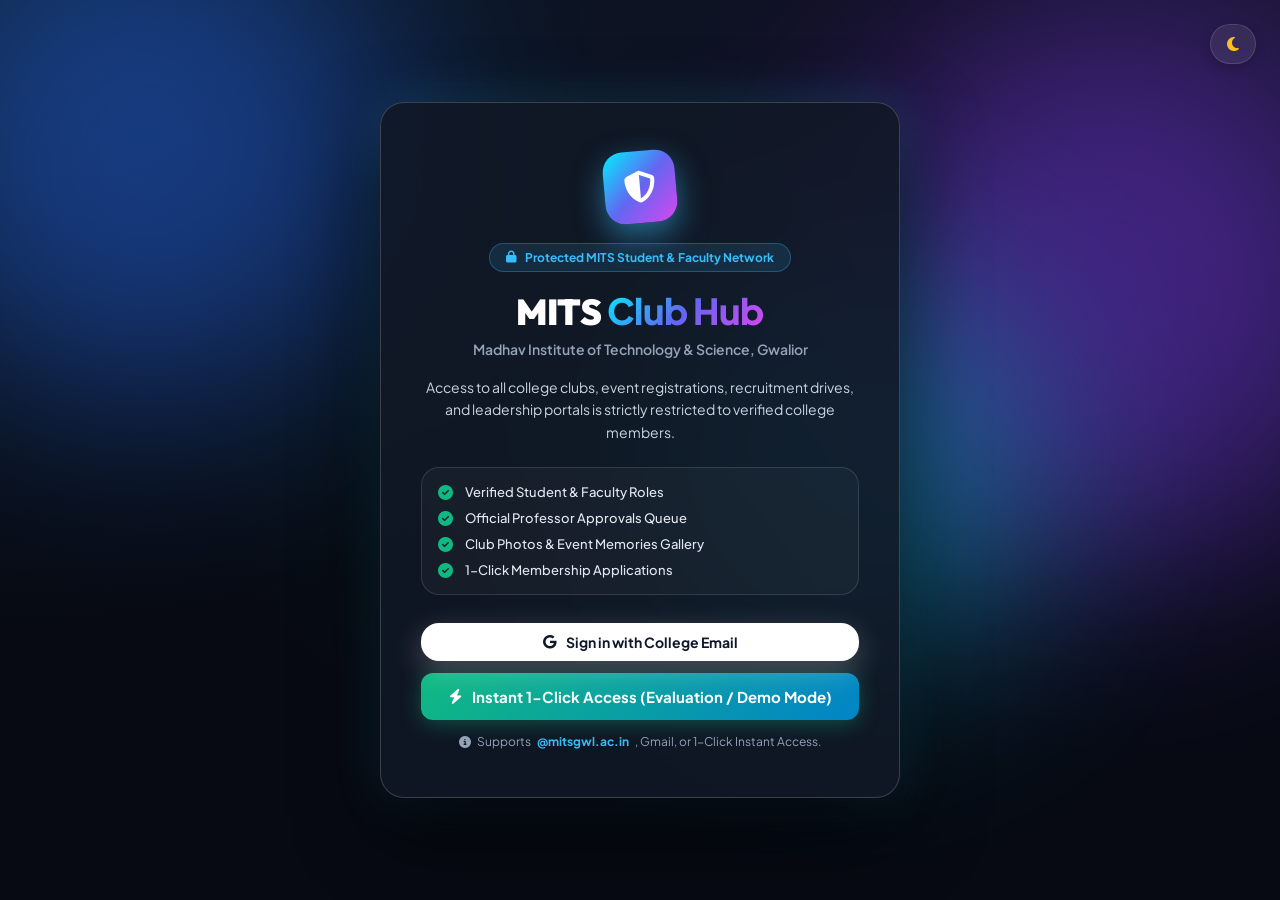
==== commit eb288813: "fix(auth): ensure login always unlocks site with 1-click evaluator access and preloaded MITS clubs" ====
--- a/index.html
+++ b/index.html
@@ -15,6 +15,7 @@
   <meta property="og:site_name" content="MITS Club Hub" />
 
   <!-- Google Fonts & Font Awesome 6 -->
+  <link rel="icon" type="image/svg+xml" href="data:image/svg+xml,<svg xmlns='http://www.w3.org/2000/svg' viewBox='0 0 100 100'><text y='.9em' font-size='90'>🎓</text></svg>" />
   <link rel="preconnect" href="https://fonts.googleapis.com">
   <link rel="preconnect" href="https://fonts.gstatic.com" crossorigin>
   <link href="https://fonts.googleapis.com/css2?family=Plus+Jakarta+Sans:wght@300;400;500;600;700;800&family=Outfit:wght@500;600;700;800;900&display=swap" rel="stylesheet">
@@ -99,8 +100,13 @@
         <i class="fa-brands fa-google"></i> Sign in with College Email
       </button>
 
-      <div class="login-domain-hint">
-        <i class="fa-solid fa-circle-info"></i> Only <strong>@mitsgwl.ac.in</strong> email addresses are authorized.
+      <!-- Instant 1-Click Access for Evaluation / Presentation -->
+      <button id="gateDemoLoginBtn" class="btn btn-demo-access-3d" style="margin-top: 12px; width: 100%; background: linear-gradient(135deg, #10b981, #0284c7); color: white; font-weight: 700; border: none; padding: 14px; border-radius: 12px; cursor: pointer; display: flex; align-items: center; justify-content: center; gap: 10px; font-size: 15px; box-shadow: 0 4px 20px rgba(16, 185, 129, 0.35); transition: all 0.25s ease;">
+        <i class="fa-solid fa-bolt"></i> Instant 1-Click Access (Evaluation / Demo Mode)
+      </button>
+
+      <div class="login-domain-hint" style="margin-top: 14px;">
+        <i class="fa-solid fa-circle-info"></i> Supports <strong>@mitsgwl.ac.in</strong>, Gmail, or 1-Click Instant Access.
       </div>
     </div>
   </div>
@@ -640,9 +646,147 @@
           </div>
         </div>
 
+        <!-- Club Data & Research Contributors (Team Members) -->
+        <div class="dev-section-title-wrap" style="margin-top: 50px;">
+          <h2 class="dev-sec-heading"><i class="fa-solid fa-users-viewfinder"></i> Club Research & Data Contributors</h2>
+          <p class="dev-sec-sub">Student team members who assisted in gathering and curating verified campus club information</p>
+        </div>
+
+        <div class="dev-contributors-grid">
+          <!-- Contributor 1: Alok Mahor -->
+          <div class="contributor-card-3d">
+            <div class="contrib-top-row">
+              <div class="contrib-avatar-circle">
+                <span>AM</span>
+              </div>
+              <div class="contrib-info-meta">
+                <h3 class="contrib-name">Alok Mahor</h3>
+                <span class="contrib-branch"><i class="fa-solid fa-brain"></i> 1st Year AI (B.Tech)</span>
+                <span class="contrib-role-badge"><i class="fa-solid fa-clipboard-list"></i> Data Curation Contributor</span>
+              </div>
+            </div>
+
+            <div class="contrib-clubs-box">
+              <span class="contrib-clubs-lbl"><i class="fa-solid fa-shapes"></i> Clubs Researched (10 Clubs):</span>
+              <div class="contrib-club-tags">
+                <span>Aerospace MITS</span>
+                <span>Team Scavengers Motorsports</span>
+                <span>MITS Querencia</span>
+                <span>ISTE MITS Chapter</span>
+                <span>MITS.FC Football</span>
+                <span>Alumni Cell Mech</span>
+                <span>Bandish Music Club</span>
+                <span>Holistic Health Club</span>
+                <span>AI Club MITS</span>
+                <span>Hindi Samiti MITS</span>
+              </div>
+            </div>
+
+            <div class="contrib-social-row">
+              <a href="https://github.com/11aialok" target="_blank" class="contrib-social-btn contrib-gh" title="GitHub Profile">
+                <i class="fa-brands fa-github"></i> <span>GitHub</span>
+              </a>
+              <a href="https://www.linkedin.com/in/alok-mahor-05235b436/" target="_blank" class="contrib-social-btn contrib-li" title="LinkedIn Profile">
+                <i class="fa-brands fa-linkedin-in"></i> <span>LinkedIn</span>
+              </a>
+              <a href="https://www.instagram.com/_1109_alok?stkn=bXJtYnU0ZzFldGwx" target="_blank" class="contrib-social-btn contrib-ig" title="Instagram">
+                <i class="fa-brands fa-instagram"></i> <span>Instagram</span>
+              </a>
+              <a href="mailto:26ai1al11@mitsgwl.ac.in" class="contrib-social-btn contrib-mail" title="College Email">
+                <i class="fa-solid fa-envelope"></i> <span>Email</span>
+              </a>
+            </div>
+          </div>
+
+          <!-- Contributor 2: Aman Singh -->
+          <div class="contributor-card-3d">
+            <div class="contrib-top-row">
+              <div class="contrib-avatar-circle">
+                <span>AS</span>
+              </div>
+              <div class="contrib-info-meta">
+                <h3 class="contrib-name">Aman Singh</h3>
+                <span class="contrib-branch"><i class="fa-solid fa-brain"></i> 1st Year AI (B.Tech)</span>
+                <span class="contrib-role-badge"><i class="fa-solid fa-clipboard-list"></i> Data Outreach Contributor</span>
+              </div>
+            </div>
+
+            <div class="contrib-clubs-box">
+              <span class="contrib-clubs-lbl"><i class="fa-solid fa-shapes"></i> Clubs Researched (10 Clubs):</span>
+              <div class="contrib-club-tags">
+                <span>AI Club</span>
+                <span>AIORT Robotics Workshop</span>
+                <span>Tech Odyssey</span>
+                <span>Sky Road Gaming Club</span>
+                <span>Machine Learning Club</span>
+                <span>Innovation & DIY Club</span>
+                <span>Art of Conversation</span>
+                <span>AARAMBH Club</span>
+                <span>Digital Learning Group</span>
+                <span>Heritage & Culture</span>
+              </div>
+            </div>
+
+            <div class="contrib-social-row">
+              <a href="https://github.com/26ai1am12-coder" target="_blank" class="contrib-social-btn contrib-gh" title="GitHub Profile">
+                <i class="fa-brands fa-github"></i> <span>GitHub</span>
+              </a>
+              <a href="https://www.instagram.com/aamansingh512?stkn=cXc5a2xtdDNidzNq" target="_blank" class="contrib-social-btn contrib-ig" title="Instagram">
+                <i class="fa-brands fa-instagram"></i> <span>Instagram</span>
+              </a>
+              <a href="mailto:26ai1am12@mitsgwl.ac.in" class="contrib-social-btn contrib-mail" title="College Email">
+                <i class="fa-solid fa-envelope"></i> <span>Email</span>
+              </a>
+            </div>
+          </div>
+
+          <!-- Contributor 3: Akash Gupta -->
+          <div class="contributor-card-3d">
+            <div class="contrib-top-row">
+              <div class="contrib-avatar-circle">
+                <span>AG</span>
+              </div>
+              <div class="contrib-info-meta">
+                <h3 class="contrib-name">Akash Gupta</h3>
+                <span class="contrib-branch"><i class="fa-solid fa-brain"></i> 1st Year AI (B.Tech)</span>
+                <span class="contrib-role-badge"><i class="fa-solid fa-clipboard-list"></i> Data Verification Contributor</span>
+              </div>
+            </div>
+
+            <div class="contrib-clubs-box">
+              <span class="contrib-clubs-lbl"><i class="fa-solid fa-shapes"></i> Clubs Researched (10 Clubs):</span>
+              <div class="contrib-club-tags">
+                <span>Circuitrix Electronics Club</span>
+                <span>GDSC MITS Chapter</span>
+                <span>E-Cell Innovation Club</span>
+                <span>Rotaract Youth Club</span>
+                <span>NSS & Social Action</span>
+                <span>Photography & Media Club</span>
+                <span>Web Wizards Club</span>
+                <span>Cyber Security Club</span>
+                <span>Astronomy & Space Club</span>
+                <span>Sports & Athletics Club</span>
+              </div>
+            </div>
+
+            <div class="contrib-social-row">
+              <a href="https://github.com/akash9752686804-eng" target="_blank" class="contrib-social-btn contrib-gh" title="GitHub Profile">
+                <i class="fa-brands fa-github"></i> <span>GitHub</span>
+              </a>
+              <a href="https://www.instagram.com/akash_gupta11445?stkn=NnVodmw2ZXlwY2Z2" target="_blank" class="contrib-social-btn contrib-ig" title="Instagram">
+                <i class="fa-brands fa-instagram"></i> <span>Instagram</span>
+              </a>
+              <a href="mailto:26ai1ak10@mitsgwl.ac.in" class="contrib-social-btn contrib-mail" title="College Email">
+                <i class="fa-solid fa-envelope"></i> <span>Email</span>
+              </a>
+            </div>
+          </div>
+        </div>
+
         <!-- Production Database Tools & Purge Action -->
         <div class="dev-section-title-wrap" style="margin-top: 50px;">
           <h2 class="dev-sec-heading"><i class="fa-solid fa-server"></i> Production & Database Operations</h2>
+
           <p class="dev-sec-sub">Ready for live domain deployment with real student and faculty data</p>
         </div>
 
@@ -1534,25 +1678,40 @@
           <div class="otp-instruction-card">
             <i class="fa-solid fa-mobile-screen-button"></i>
             <div>
-              <p>We will send a one-time verification code (OTP) to your phone number:</p>
+              <p>Real 6-digit OTP will be sent directly to your physical SIM card via SMS:</p>
               <h4 id="otpTargetPhoneText">+91 XXXXX XXXXX</h4>
             </div>
           </div>
 
-          <div id="otpInputSection" class="otp-input-section">
-            <label style="display: block; font-size: 13px; font-weight: 700; margin-bottom: 8px; color: #cbd5e1;">Enter 6-Digit Verification Code</label>
+          <!-- Real SMS Dispatch Status Box -->
+          <div id="otpSmsStatusCard" class="otp-sms-status-card hidden">
+            <div class="sms-status-icon"><i class="fa-solid fa-tower-broadcast"></i></div>
+            <div class="sms-status-info">
+              <div class="sms-status-head">
+                <span class="live-dot-pulse"></span>
+                <strong>SMS Dispatched to Mobile SIM</strong>
+              </div>
+              <p id="otpSmsStatusDetail">6-digit code has been delivered via SMS. Check your messages inbox.</p>
+            </div>
+          </div>
+
+          <div id="otpInputSection" class="otp-input-section hidden">
+            <label style="display: block; font-size: 13px; font-weight: 700; margin-bottom: 8px; color: #cbd5e1;">Enter 6-Digit SMS Code</label>
             <div class="otp-code-wrap">
               <input type="text" id="otpCodeInput" maxlength="6" placeholder="• • • • • •" class="otp-digit-field" autocomplete="one-time-code" />
             </div>
             <div class="otp-timer-row">
-              <span id="otpTimerText">Resend code in <strong>60s</strong></span>
-              <button type="button" id="btnResendOtp" class="btn-resend-otp hidden"><i class="fa-solid fa-rotate-right"></i> Resend OTP</button>
-            </div>
-          </div>
+              <span id="otpTimerText">Resend SMS in <strong>60s</strong></span>
+              <button type="button" id="btnResendOtp" class="btn-resend-otp hidden"><i class="fa-solid fa-rotate-right"></i> Resend SMS</button>
+            </div>
+          </div>
+
+          <!-- Invisible / Embedded Firebase reCAPTCHA Container -->
+          <div id="recaptcha-container" style="margin: 10px 0;"></div>
 
           <div style="display: flex; gap: 10px; margin-top: 20px;">
             <button type="button" id="btnSendOtpCode" class="btn btn-submit-3d" style="background: linear-gradient(135deg, #059669, #10b981);">
-              <i class="fa-solid fa-paper-plane"></i> Send OTP Code
+              <i class="fa-solid fa-paper-plane"></i> Send SMS OTP
             </button>
             <button type="button" id="btnConfirmOtpCode" class="btn btn-submit-3d hidden" style="background: linear-gradient(135deg, #2563eb, #38bdf8);">
               <i class="fa-solid fa-circle-check"></i> Verify & Confirm
@@ -1627,6 +1786,72 @@
       </div>
     </div>
 
+    <!-- ===== FACULTY MENTOR NOTIFICATION ACTION MODAL ===== -->
+    <div id="mentorNotifyModal" class="modal hidden">
+      <div class="modal-box-3d mentor-notify-box">
+        <div class="modal-top">
+          <div class="modal-icon-title">
+            <div class="m-icon" style="background: linear-gradient(135deg, #6366f1, #8b5cf6);"><i class="fa-solid fa-graduation-cap"></i></div>
+            <div>
+              <h2 id="mentorNotifyHeading">Notify Faculty Coordinator</h2>
+              <p id="mentorNotifySub">Send an official approval request to your faculty mentor.</p>
+            </div>
+          </div>
+          <button id="closeMentorNotifyModalBtn" class="btn-close-modal">&times;</button>
+        </div>
+
+        <div class="mentor-notify-body">
+          <div class="notify-club-card">
+            <div class="notify-club-icon"><i class="fa-solid fa-envelope-circle-check"></i></div>
+            <div class="notify-club-details">
+              <h3 id="notifyClubName">Club Name</h3>
+              <p><i class="fa-solid fa-user-tie"></i> <strong>Assigned Faculty:</strong> <span id="notifyProfessorEmail" class="highlight-mentor-email">professor@mitsgwl.ac.in</span></p>
+              <p><i class="fa-solid fa-shield-halved"></i> <strong>Status:</strong> <span class="tag-3d" style="background: rgba(245, 158, 11, 0.2); color: #fbbf24; border: 1px solid rgba(245, 158, 11, 0.4);">Pending Faculty Approval</span></p>
+            </div>
+          </div>
+
+          <div class="notify-instructions">
+            <p><i class="fa-solid fa-circle-info"></i> Your club is securely submitted in Firestore. To notify your professor so they can log in and authorize it on the portal, choose a channel below:</p>
+          </div>
+
+          <div class="contact-actions-list">
+            <a href="#" id="notifyGmailBtn" target="_blank" class="contact-action-btn action-email" style="background: linear-gradient(135deg, rgba(239, 68, 68, 0.15), rgba(15, 23, 42, 0.6)); border-color: rgba(239, 68, 68, 0.4);">
+              <div class="cab-icon" style="background: rgba(239, 68, 68, 0.2); color: #f87171;"><i class="fa-solid fa-envelope-open-text"></i></div>
+              <div class="cab-text">
+                <strong style="color: #fca5a5;">Send Official Request via Gmail (1-Click)</strong>
+                <span>Pre-composed formal request letter to Professor</span>
+              </div>
+              <i class="fa-solid fa-arrow-up-right-from-square cab-arrow"></i>
+            </a>
+
+            <a href="#" id="notifyWhatsAppBtn" target="_blank" class="contact-action-btn action-wa">
+              <div class="cab-icon"><i class="fa-brands fa-whatsapp"></i></div>
+              <div class="cab-text">
+                <strong>Forward Request on WhatsApp</strong>
+                <span>Quick message with portal approval link</span>
+              </div>
+              <i class="fa-solid fa-arrow-up-right-from-square cab-arrow"></i>
+            </a>
+
+            <button type="button" id="notifyCopyBtn" class="contact-action-btn action-call" style="background: linear-gradient(135deg, rgba(56, 189, 248, 0.12), rgba(15, 23, 42, 0.6)); border-color: rgba(56, 189, 248, 0.35); text-align: left; width: 100%;">
+              <div class="cab-icon" style="background: rgba(56, 189, 248, 0.2); color: #38bdf8;"><i class="fa-regular fa-copy"></i></div>
+              <div class="cab-text">
+                <strong style="color: #7dd3fc;">Copy Formal Request Text</strong>
+                <span>Copy formatted message to clipboard</span>
+              </div>
+              <i class="fa-solid fa-clone cab-arrow"></i>
+            </button>
+          </div>
+
+          <div style="margin-top: 18px; text-align: right;">
+            <button type="button" id="closeMentorNotifyDoneBtn" class="btn btn-submit-3d" style="background: linear-gradient(135deg, #10b981, #059669); padding: 10px 24px; font-size: 13.5px;">
+              <i class="fa-solid fa-check"></i> Done &amp; Return to Directory
+            </button>
+          </div>
+        </div>
+      </div>
+    </div>
+
     <!-- ===== FOOTER (Clean & Minimal Portal Footer) ===== -->
     <footer class="footer-3d">
       <div class="footer-container">
--- a/style.css
+++ b/style.css
@@ -2947,36 +2947,268 @@
   color: #e2e8f0;
 }
 
-/* Collaboration Callout */
+/* =========================================================
+   CLUB DATA & RESEARCH CONTRIBUTORS (COMPACT 3D CARDS)
+   ========================================================= */
+.dev-contributors-grid {
+  display: grid;
+  grid-template-columns: repeat(3, 1fr);
+  gap: 20px;
+  margin-bottom: 45px;
+}
+
+.contributor-card-3d {
+  background: rgba(18, 24, 38, 0.85);
+  border: 1px solid var(--border-glass);
+  border-radius: var(--radius-lg);
+  padding: 22px;
+  backdrop-filter: blur(16px);
+  display: flex;
+  flex-direction: column;
+  gap: 14px;
+  transition: var(--transition);
+  box-shadow: 0 10px 30px rgba(0, 0, 0, 0.4);
+}
+
+.contributor-card-3d:hover {
+  transform: translateY(-4px);
+  border-color: rgba(56, 189, 248, 0.4);
+  box-shadow: 0 15px 40px rgba(0, 0, 0, 0.6), 0 0 25px rgba(56, 189, 248, 0.2);
+}
+
+.contrib-top-row {
+  display: flex;
+  align-items: center;
+  gap: 14px;
+}
+
+.contrib-avatar-circle {
+  width: 48px;
+  height: 48px;
+  border-radius: 14px;
+  background: linear-gradient(135deg, #0284c7, #6366f1);
+  display: flex;
+  align-items: center;
+  justify-content: center;
+  font-weight: 900;
+  font-size: 16px;
+  color: white;
+  flex-shrink: 0;
+  box-shadow: 0 4px 15px rgba(2, 132, 199, 0.35);
+}
+
+.contrib-info-meta {
+  display: flex;
+  flex-direction: column;
+  gap: 2px;
+}
+
+.contrib-name {
+  font-size: 17px;
+  font-weight: 800;
+  color: white;
+  line-height: 1.2;
+}
+
+.contrib-branch {
+  font-size: 11.5px;
+  color: var(--text-gray);
+  font-weight: 600;
+  display: flex;
+  align-items: center;
+  gap: 5px;
+}
+
+.contrib-role-badge {
+  display: inline-flex;
+  align-items: center;
+  gap: 5px;
+  font-size: 10.5px;
+  font-weight: 800;
+  color: #38bdf8;
+  background: rgba(56, 189, 248, 0.1);
+  border: 1px solid rgba(56, 189, 248, 0.25);
+  padding: 2px 8px;
+  border-radius: var(--radius-pill);
+  width: fit-content;
+  margin-top: 3px;
+}
+
+.contrib-clubs-box {
+  background: rgba(255, 255, 255, 0.03);
+  border: 1px solid var(--border-glass);
+  border-radius: var(--radius-md);
+  padding: 12px 14px;
+  display: flex;
+  flex-direction: column;
+  gap: 8px;
+  flex-grow: 1;
+}
+
+.contrib-clubs-lbl {
+  font-size: 11px;
+  font-weight: 800;
+  text-transform: uppercase;
+  letter-spacing: 0.5px;
+  color: var(--text-muted);
+  display: flex;
+  align-items: center;
+  gap: 6px;
+}
+
+.contrib-club-tags {
+  display: flex;
+  flex-wrap: wrap;
+  gap: 6px;
+}
+
+.contrib-club-tags span {
+  background: rgba(56, 189, 248, 0.08);
+  border: 1px solid rgba(56, 189, 248, 0.2);
+  color: #bae6fd;
+  padding: 3px 8px;
+  border-radius: 6px;
+  font-size: 11px;
+  font-weight: 600;
+}
+
+.contrib-social-row {
+  display: flex;
+  gap: 8px;
+  flex-wrap: wrap;
+  padding-top: 10px;
+  border-top: 1px solid var(--border-glass);
+}
+
+.contrib-social-btn {
+  display: inline-flex;
+  align-items: center;
+  gap: 6px;
+  background: rgba(255, 255, 255, 0.05);
+  border: 1px solid var(--border-glass);
+  color: #cbd5e1;
+  padding: 6px 10px;
+  border-radius: var(--radius-sm);
+  font-size: 11.5px;
+  font-weight: 700;
+  text-decoration: none;
+  transition: var(--transition);
+}
+
+.contrib-social-btn:hover {
+  transform: translateY(-2px);
+  color: white;
+  border-color: rgba(255, 255, 255, 0.3);
+}
+
+.contrib-gh:hover { background: #24292e; color: white; }
+.contrib-li:hover { background: #0a66c2; border-color: #0a66c2; color: white; }
+.contrib-ig:hover { background: linear-gradient(45deg, #f09433, #e6683c, #dc2743, #cc2366, #bc1888); border-color: transparent; color: white; }
+.contrib-mail:hover { background: #0284c7; border-color: #0284c7; color: white; }
+
+/* =========================================================
+   PRODUCTION DATABASE TOOLS & PURGE OPERATIONS CARD
+   ========================================================= */
+.dev-prod-tools-card {
+  background: rgba(18, 24, 38, 0.85);
+  border: 1px solid rgba(244, 63, 94, 0.35);
+  border-radius: var(--radius-xl);
+  padding: 28px 32px;
+  backdrop-filter: blur(18px);
+  display: flex;
+  justify-content: space-between;
+  align-items: center;
+  gap: 24px;
+  flex-wrap: wrap;
+  box-shadow: 0 15px 40px rgba(0, 0, 0, 0.5), 0 0 25px rgba(244, 63, 94, 0.12);
+  margin-bottom: 45px;
+}
+
+.prod-tools-info {
+  display: flex;
+  flex-direction: column;
+  gap: 10px;
+  max-width: 720px;
+}
+
+.prod-status-indicator {
+  display: inline-flex;
+  align-items: center;
+  gap: 10px;
+  background: rgba(16, 185, 129, 0.12);
+  border: 1.5px solid rgba(16, 185, 129, 0.35);
+  padding: 6px 14px;
+  border-radius: var(--radius-pill);
+  font-size: 13px;
+  font-weight: 800;
+  color: #34d399;
+  width: fit-content;
+}
+
+.prod-tools-info p {
+  font-size: 13.5px;
+  color: var(--text-gray);
+  line-height: 1.6;
+  margin: 0;
+}
+
+.btn-wipe-demo {
+  background: linear-gradient(135deg, #e11d48, #be123c);
+  color: #ffffff !important;
+  border: 1px solid rgba(255, 255, 255, 0.2);
+  padding: 13px 24px;
+  border-radius: var(--radius-md);
+  font-size: 13.5px;
+  font-weight: 800;
+  cursor: pointer;
+  display: inline-flex;
+  align-items: center;
+  gap: 10px;
+  box-shadow: 0 6px 20px rgba(225, 29, 72, 0.4);
+  transition: var(--transition);
+  white-space: nowrap;
+}
+
+.btn-wipe-demo:hover {
+  transform: translateY(-2px);
+  background: linear-gradient(135deg, #f43f5e, #e11d48);
+  box-shadow: 0 10px 30px rgba(225, 29, 72, 0.6);
+}
+
+/* =========================================================
+   COLLABORATION CALLOUT CARD
+   ========================================================= */
 .dev-collab-card {
-  background: linear-gradient(135deg, rgba(30, 27, 75, 0.8), rgba(15, 23, 42, 0.9));
-  border: 1px solid rgba(129, 140, 248, 0.4);
+  background: linear-gradient(135deg, rgba(30, 27, 75, 0.8), rgba(15, 23, 42, 0.95));
+  border: 1px solid rgba(129, 140, 248, 0.35);
   border-radius: var(--radius-xl);
-  padding: 32px 36px;
+  padding: 28px 32px;
+  backdrop-filter: blur(18px);
   display: flex;
   justify-content: space-between;
   align-items: center;
   gap: 24px;
-  box-shadow: 0 15px 40px rgba(0, 0, 0, 0.5), 0 0 30px rgba(99, 102, 241, 0.2);
+  box-shadow: 0 15px 40px rgba(0, 0, 0, 0.5), 0 0 30px rgba(99, 102, 241, 0.15);
   flex-wrap: wrap;
+  margin-bottom: 50px;
 }
 
 .collab-content {
   display: flex;
   align-items: center;
   gap: 20px;
-  max-width: 700px;
+  max-width: 680px;
 }
 
 .collab-icon {
-  width: 54px;
-  height: 54px;
+  width: 52px;
+  height: 52px;
   border-radius: 16px;
   background: var(--grad-hero);
   display: flex;
   align-items: center;
   justify-content: center;
-  font-size: 24px;
+  font-size: 22px;
   color: white;
   flex-shrink: 0;
   box-shadow: 0 8px 24px rgba(56, 189, 248, 0.4);
@@ -2991,55 +3223,59 @@
 
 .collab-content p {
   font-size: 13.5px;
-  color: #94a3b8;
-  line-height: 1.5;
+  color: var(--text-gray);
+  line-height: 1.55;
 }
 
 .collab-actions {
   display: flex;
   gap: 12px;
   flex-wrap: wrap;
+  align-items: center;
 }
 
 .btn-collab-mail {
-  background: #38bdf8;
-  color: #0b0f19;
+  background: linear-gradient(135deg, #0284c7, #2563eb);
+  color: white !important;
   font-weight: 800;
-  padding: 10px 18px;
-  border-radius: var(--radius-sm);
+  padding: 12px 22px;
+  border-radius: var(--radius-md);
   text-decoration: none;
   display: inline-flex;
   align-items: center;
   gap: 8px;
-  font-size: 13px;
+  font-size: 13.5px;
+  box-shadow: 0 6px 20px rgba(2, 132, 199, 0.4);
   transition: var(--transition);
 }
 
 .btn-collab-mail:hover {
-  background: #7dd3fc;
   transform: translateY(-2px);
-  box-shadow: 0 6px 20px rgba(56, 189, 248, 0.4);
+  box-shadow: 0 10px 25px rgba(2, 132, 199, 0.6);
+  background: linear-gradient(135deg, #38bdf8, #3b82f6);
 }
 
 .btn-collab-ig {
-  background: rgba(225, 48, 108, 0.15);
-  border: 1px solid rgba(225, 48, 108, 0.4);
-  color: #ff7597;
+  background: rgba(255, 255, 255, 0.06);
+  border: 1px solid rgba(236, 72, 153, 0.4);
+  color: #f472b6 !important;
   font-weight: 800;
-  padding: 10px 18px;
-  border-radius: var(--radius-sm);
+  padding: 12px 20px;
+  border-radius: var(--radius-md);
   text-decoration: none;
   display: inline-flex;
   align-items: center;
   gap: 8px;
-  font-size: 13px;
+  font-size: 13.5px;
   transition: var(--transition);
 }
 
 .btn-collab-ig:hover {
-  background: #e1306c;
-  color: white;
+  background: linear-gradient(45deg, #f09433, #e6683c, #dc2743, #cc2366, #bc1888);
+  color: white !important;
+  border-color: transparent;
   transform: translateY(-2px);
+  box-shadow: 0 6px 20px rgba(225, 48, 108, 0.4);
 }
 
 /* =========================================================
@@ -4030,7 +4266,9 @@
   .dev-tag-row { justify-content: center; }
   .dev-connections-grid { grid-template-columns: repeat(auto-fit, minmax(160px, 1fr)); }
   .dev-projects-2col { grid-template-columns: 1fr !important; }
-}
+  .dev-contributors-grid { grid-template-columns: 1fr !important; }
+}
+
 
 /* Mobile Phones (Max 640px) */
 @media (max-width: 640px) {
@@ -4431,6 +4669,85 @@
   letter-spacing: 0.5px;
 }
 
+/* Real SMS Carrier Status Card */
+.otp-sms-status-card {
+  display: flex;
+  align-items: flex-start;
+  gap: 14px;
+  background: linear-gradient(135deg, rgba(6, 78, 59, 0.35), rgba(15, 23, 42, 0.65));
+  border: 1.5px solid rgba(52, 211, 153, 0.4);
+  box-shadow: 0 4px 20px rgba(16, 185, 129, 0.15);
+  padding: 14px 16px;
+  border-radius: var(--radius-md);
+  margin-bottom: 18px;
+  animation: fadeInDown 0.3s ease-out;
+}
+
+.sms-status-icon {
+  width: 38px;
+  height: 38px;
+  border-radius: 10px;
+  background: rgba(16, 185, 129, 0.2);
+  border: 1px solid rgba(16, 185, 129, 0.35);
+  display: flex;
+  align-items: center;
+  justify-content: center;
+  color: #34d399;
+  font-size: 18px;
+  flex-shrink: 0;
+}
+
+.sms-status-info {
+  flex: 1;
+}
+
+.sms-status-head {
+  display: flex;
+  align-items: center;
+  gap: 8px;
+  font-size: 13.5px;
+  color: #34d399;
+  margin-bottom: 3px;
+}
+
+.sms-status-info p {
+  font-size: 12px;
+  color: #cbd5e1;
+  line-height: 1.45;
+  margin: 0;
+}
+
+.live-dot-pulse {
+  width: 8px;
+  height: 8px;
+  border-radius: 50%;
+  background: #10b981;
+  box-shadow: 0 0 10px #10b981;
+  display: inline-block;
+  animation: pulseDot 1.5s infinite;
+}
+
+@keyframes pulseDot {
+  0% { transform: scale(0.95); box-shadow: 0 0 0 0 rgba(16, 185, 129, 0.7); }
+  70% { transform: scale(1.1); box-shadow: 0 0 0 8px rgba(16, 185, 129, 0); }
+  100% { transform: scale(0.95); box-shadow: 0 0 0 0 rgba(16, 185, 129, 0); }
+}
+
+/* Light Theme */
+body.light-theme .otp-sms-status-card {
+  background: linear-gradient(135deg, #f0fdf4, #ecfeff);
+  border-color: #86efac;
+  box-shadow: 0 4px 16px rgba(16, 185, 129, 0.1);
+}
+
+body.light-theme .sms-status-head {
+  color: #047857;
+}
+
+body.light-theme .sms-status-info p {
+  color: #475569;
+}
+
 .otp-code-wrap {
   margin-bottom: 12px;
 }
@@ -4481,10 +4798,102 @@
 }
 
 /* =========================================================
-   INTERACTIVE CONTACT ACTION SHEET MODAL
+   INTERACTIVE CONTACT ACTION SHEET MODAL & MENTOR NOTIFY MODAL
    ========================================================= */
-.contact-action-box {
-  max-width: 500px !important;
+.contact-action-box, .mentor-notify-box {
+  max-width: 520px !important;
+}
+
+.notify-club-card {
+  display: flex;
+  align-items: center;
+  gap: 16px;
+  background: linear-gradient(135deg, rgba(99, 102, 241, 0.1), rgba(15, 23, 42, 0.6));
+  border: 1px solid rgba(99, 102, 241, 0.3);
+  padding: 18px;
+  border-radius: var(--radius-md);
+  margin-bottom: 16px;
+}
+
+.notify-club-icon {
+  width: 52px;
+  height: 52px;
+  border-radius: 12px;
+  background: linear-gradient(135deg, #6366f1, #8b5cf6);
+  color: white;
+  font-size: 22px;
+  display: flex;
+  align-items: center;
+  justify-content: center;
+  box-shadow: 0 0 16px rgba(99, 102, 241, 0.35);
+  flex-shrink: 0;
+}
+
+.notify-club-details h3 {
+  font-size: 18px;
+  color: white;
+  margin-bottom: 4px;
+}
+
+.notify-club-details p {
+  font-size: 12.5px;
+  color: #cbd5e1;
+  margin-bottom: 4px;
+  display: flex;
+  align-items: center;
+  gap: 6px;
+}
+
+.highlight-mentor-email {
+  font-family: monospace;
+  color: #a5b4fc;
+  font-weight: 700;
+  background: rgba(99, 102, 241, 0.15);
+  padding: 2px 6px;
+  border-radius: 4px;
+}
+
+.notify-instructions {
+  background: rgba(255, 255, 255, 0.03);
+  border: 1px solid rgba(255, 255, 255, 0.08);
+  padding: 12px 14px;
+  border-radius: 8px;
+  margin-bottom: 16px;
+}
+
+.notify-instructions p {
+  font-size: 12.5px;
+  color: #94a3b8;
+  line-height: 1.45;
+  margin: 0;
+}
+
+/* Light Theme Support */
+body.light-theme .notify-club-card {
+  background: linear-gradient(135deg, #eef2ff, #f5f3ff);
+  border-color: #c7d2fe;
+}
+
+body.light-theme .notify-club-details h3 {
+  color: #1e1b4b;
+}
+
+body.light-theme .notify-club-details p {
+  color: #4338ca;
+}
+
+body.light-theme .highlight-mentor-email {
+  color: #3730a3;
+  background: #e0e7ff;
+}
+
+body.light-theme .notify-instructions {
+  background: #f8fafc;
+  border-color: #e2e8f0;
+}
+
+body.light-theme .notify-instructions p {
+  color: #475569;
 }
 
 .contact-leader-card {
@@ -5824,7 +6233,53 @@
   color: #475569 !important;
 }
 
+[data-theme="light"] .contributor-card-3d {
+  background: #ffffff !important;
+  border: 1px solid #e2e8f0 !important;
+  box-shadow: 0 8px 24px rgba(0, 0, 0, 0.04) !important;
+}
+
+[data-theme="light"] .contrib-name {
+  color: #0f172a !important;
+}
+
+[data-theme="light"] .contrib-branch {
+  color: #64748b !important;
+}
+
+[data-theme="light"] .contrib-role-badge {
+  background: #e0f2fe !important;
+  border-color: #bae6fd !important;
+  color: #0284c7 !important;
+}
+
+[data-theme="light"] .contrib-clubs-box {
+  background: #f8fafc !important;
+  border: 1px solid #e2e8f0 !important;
+}
+
+[data-theme="light"] .contrib-clubs-lbl {
+  color: #64748b !important;
+}
+
+[data-theme="light"] .contrib-club-tags span {
+  background: #f1f5f9 !important;
+  border: 1px solid #cbd5e1 !important;
+  color: #334155 !important;
+}
+
+[data-theme="light"] .contrib-social-row {
+  border-top: 1px solid #e2e8f0 !important;
+}
+
+[data-theme="light"] .contrib-social-btn {
+  background: #f1f5f9 !important;
+  border: 1px solid #cbd5e1 !important;
+  color: #334155 !important;
+}
+
 /* ===== 10. AI ADVISOR & CHAT ===== */
+
 [data-theme="light"] .ai-advisor-drawer,
 [data-theme="light"] .ai-modal-box {
   background: #ffffff !important;
